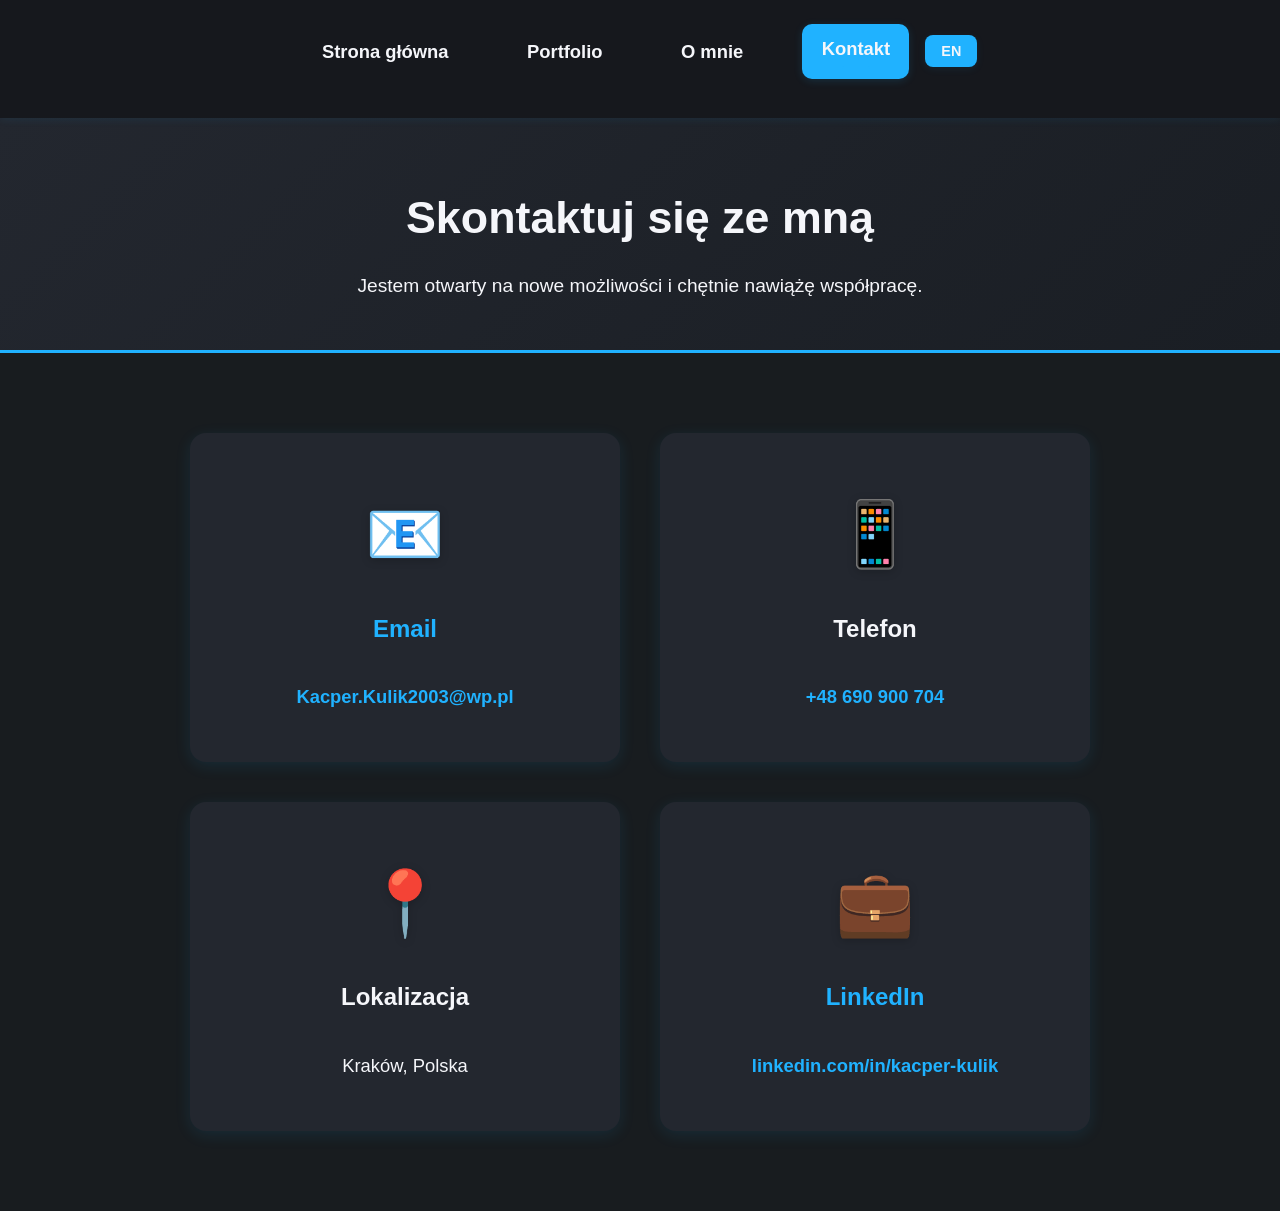
==== contact.html @ cbb43501 "." ====
<!DOCTYPE html>
<html lang="pl" id="html-root">
<head>
    <meta charset="UTF-8">
    <meta name="viewport" content="width=device-width, initial-scale=1.0">
    <title>Kontakt - Kacper Kulik</title>
    <link rel="stylesheet" href="style.css">
</head>
<body>
    <header>
        <nav class="navbar">
            <div class="nav-container">
                <ul class="nav-menu">
                    <li class="nav-item">
                        <a href="index-final.html" class="nav-link">
                            <span data-lang="pl">Strona główna</span>
                            <span data-lang="en" style="display: none;">Home</span>
                        </a>
                    </li>
                    <li class="nav-item">
                        <a href="finance-final.html" class="nav-link">
                            <span data-lang="pl">Portfolio</span>
                            <span data-lang="en" style="display: none;">Portfolio</span>
                        </a>
                    </li>
                    <li class="nav-item">
                        <a href="inne-final.html" class="nav-link">
                            <span data-lang="pl">O mnie</span>
                            <span data-lang="en" style="display: none;">About Me</span>
                        </a>
                    </li>
                    <li class="nav-item">
                        <a href="contact.html" class="nav-link active">
                            <span data-lang="pl">Kontakt</span>
                            <span data-lang="en" style="display: none;">Contact</span>
                        </a>
                    </li>
                </ul>
                <button class="lang-toggle" onclick="toggleLanguage()">
                    <span id="lang-text">EN</span>
                </button>
                <div class="hamburger">
                    <span class="bar"></span>
                    <span class="bar"></span>
                    <span class="bar"></span>
                </div>
            </div>
        </nav>
    </header>

    <main>
        <div class="contact-page-hero">
            <div class="contact-hero-content">
                <h1>
                    <span data-lang="pl">Skontaktuj się ze mną</span>
                    <span data-lang="en" style="display: none;">Get in Touch</span>
                </h1>
                <p class="contact-hero-subtitle">
                    <span data-lang="pl">Jestem otwarty na nowe możliwości i chętnie nawiążę współpracę.</span>
                    <span data-lang="en" style="display: none;">I'm open to new opportunities and eager to collaborate.</span>
                </p>
            </div>
        </div>

        <div class="container">
            <section class="contact-main-section">
                <div class="contact-grid">
                    <div class="contact-card">
                        <div class="contact-card-icon">📧</div>
                        <h3>Email</h3>
                        <p>
                            <a href="mailto:Kacper.Kulik2003@wp.pl">Kacper.Kulik2003@wp.pl</a>
                        </p>
                    </div>

                    <div class="contact-card">
                        <div class="contact-card-icon">📱</div>
                        <h3>
                            <span data-lang="pl">Telefon</span>
                            <span data-lang="en" style="display: none;">Phone</span>
                        </h3>
                        <p>
                            <a href="tel:+48690900704">+48 690 900 704</a>
                        </p>
                    </div>

                    <div class="contact-card">
                        <div class="contact-card-icon">📍</div>
                        <h3>
                            <span data-lang="pl">Lokalizacja</span>
                            <span data-lang="en" style="display: none;">Location</span>
                        </h3>
                        <p>
                            <span data-lang="pl">Kraków, Polska</span>
                            <span data-lang="en" style="display: none;">Krakow, Poland</span>
                        </p>
                    </div>

                    <div class="contact-card">
                        <div class="contact-card-icon">💼</div>
                        <h3>LinkedIn</h3>
                        <p>
                            <a href="https://www.linkedin.com/in/kacper-kulik-3713b1302" target="_blank" rel="noopener">
                                linkedin.com/in/kacper-kulik
                            </a>
                        </p>
                    </div>
                </div>
            </section>
        </div>
    </main>

    <script src="script.js"></script>
</body>
</html>
---- style.css ----
/* 
 * Fixed Portfolio CSS file
 * Fixed visibility issues in dark mode
 * Cleaned up conflicting styles
 * Ensured text is visible on all backgrounds
 */

/* ====== VARIABLES ====== */
:root {
  /* Core color palette */
  --color-primary: #20b2ff;
  --color-primary-hover: #0d8ed6;
  --color-primary-active: #0a6ca9;
  
  /* Background colors */
  --color-background: #181c1f;
  --color-surface: #22262b;
  --color-card: #23272f;
  
  /* Text colors */
  --color-text: #f5f6fa;
  --color-text-secondary: #e0e8ef;
  --color-text-muted: #b5d9f5;
  
  /* Borders and shadows */
  --color-border: rgba(119, 124, 124, 0.3);
  --shadow-sm: 0 2px 8px rgba(32,178,255,0.08);
  --shadow-md: 0 4px 12px rgba(32,178,255,0.12);
  
  /* Common measurements */
  --border-radius: 12px;
  --spacing-sm: 0.5rem;
  --spacing-md: 1rem;
  --spacing-lg: 1.5rem;
  --spacing-xl: 2rem;
  --spacing-xxl: 2.5rem;
}

/* ====== BASE STYLES ====== */
html {
  scroll-behavior: smooth;
  scroll-padding-top: 100px; /* Offset for fixed navbar */
}

body {
  font-family: 'Segoe UI', Arial, sans-serif;
  background: #181c1f;
  color: #f5f6fa;
  margin: 0;
  padding: 0;
  min-height: 100vh;
  line-height: 1.6;
  display: flex;
  flex-direction: column;
}

a {
  color: var(--color-primary);
  text-decoration: none;
  transition: color 0.2s;
}

a:hover {
  color: var(--color-primary-hover);
}

h1, h2, h3, h4, h5, h6 {
  color: var(--color-primary);
  margin-top: 0;
}

p, span, div {
  color: var(--color-text);
}

/* ====== NAVIGATION ====== */
header {
  position: sticky;
  top: 0;
  z-index: 100;
  width: 100%;
}

.navbar {
  width: 100%;
  background: #16181d;
  padding: 1.5rem 0;
  min-height: 70px;
  box-shadow: var(--shadow-sm);
  position: sticky;
  top: 0;
  z-index: 100;
}

.nav-container {
  max-width: 1100px;
  margin: 0 auto;
  display: flex;
  justify-content: center;
  align-items: center;
}

.nav-menu {
  list-style: none;
  display: flex;
  gap: 2.5rem;
  margin: 0;
  padding: 0;
}

.nav-item {
  display: flex;
  align-items: center;
}

.nav-link {
  color: var(--color-primary);
  text-decoration: none;
  font-size: 1.15rem;
  font-weight: 600;
  padding: 0.6rem 1.2rem;
  border-radius: 8px;
  transition: background 0.2s, color 0.2s;
  position: relative;
  background: transparent;
}

.nav-link.active,
.nav-link:hover {
  background: #20b2ff;      /* jasnoniebieskie tło */
  color: #181c1f !important; /* bardzo ciemny tekst */
  border-radius: 10px;
  font-weight: 700;
  box-shadow: 0 2px 8px rgba(32,178,255,0.15);
  transition: background 0.2s, color 0.2s;
}

.nav-link.active::after,
.nav-link:hover::after {
  content: '';
  display: block;
  margin: 0 auto;
  margin-top: 3px;
  width: 40%;
  height: 3px;
  border-radius: 2px;
  background: var(--color-primary);
}

/* Hamburger menu for mobile */
.hamburger {
  display: none;
  flex-direction: column;
  cursor: pointer;
}

.hamburger .bar {
  width: 25px;
  height: 3px;
  background-color: var(--color-text);
  margin: 3px 0;
  transition: 0.3s;
  border-radius: 2px;
}

/* ====== CONTAINER & LAYOUTS ====== */
.container {
  max-width: 950px;
  margin: 2rem auto;
  padding: 0 1.2rem;
  background-color: transparent;
}

.main-content {
  margin-top: var(--spacing-lg);
  flex: 1;
}

/* ====== HERO SECTION ====== */
.hero-section {
  background: linear-gradient(120deg, #23272f 60%, #20b2ff 100%);
  padding: 3.5rem 0 2.2rem 0;
  text-align: center;
}

.hero-content h1 {
  font-size: 2.8rem;
  margin-bottom: 0.5rem;
  color: #fff;
  letter-spacing: 1px;
}

.hero-subtitle {
  color: var(--color-text-secondary);
  font-size: 1.3rem;
  margin-bottom: 2rem;
}

.hero-buttons {
  display: flex;
  gap: 1.5rem;
  justify-content: center;
}

/* ====== BUTTONS ====== */
.btn {
  font-size: 1.1rem;
  font-weight: 600;
  border-radius: 8px;
  padding: 0.7rem 2rem;
  cursor: pointer;
  border: none;
  transition: background 0.2s, color 0.2s, box-shadow 0.2s;
  box-shadow: 0 2px 8px rgba(32,178,255,0.08);
}

.btn--primary {
  background: var(--color-primary);
  color: #fff;
}

.btn--primary:hover {
  background: var(--color-primary-hover);
}

.btn--outline {
  background: transparent;
  color: var(--color-primary);
  border: 2px solid var(--color-primary);
  box-shadow: 0 2px 8px rgba(32,178,255,0.12);
}

.btn--outline:hover {
  background: var(--color-primary);
  color: #fff;
  border-color: var(--color-primary);
  box-shadow: 0 4px 18px rgba(32,178,255,0.18);
}

/* ====== CARDS ====== */
.card {
  max-width: 1500px;
  width: 90%;
  margin: 3rem auto 2rem auto; /* wyśrodkowanie i większy odstęp od góry */
  padding: 2.5rem 2rem;
  background: #23272f;
  border-radius: 16px;
  box-shadow: 0 4px 24px rgba(32,178,255,0.10);
  text-align: center;
  font-size: 1.2rem;
}

.card:hover {
  box-shadow: var(--shadow-md);
}

.card__header {
  margin-bottom: var(--spacing-md);
  color: var(--color-text);
}

.card__header h2 {
  color: var(--color-primary);
  margin-bottom: var(--spacing-sm);
}

.card__body {
  color: var(--color-text-secondary);
}

.card__body p {
  color: var(--color-text-secondary);
  font-size: 1.1rem;
  line-height: 1.6;
  margin-bottom: var(--spacing-md);
}

.card__body img {
  max-width: 100%;
  height: auto;
  display: block;
  margin: var(--spacing-md) auto;
  border-radius: 10px;
  box-shadow: var(--shadow-sm);
  transition: transform 0.3s ease, box-shadow 0.3s ease;
}

.card__body img:hover {
  transform: scale(1.05);
  box-shadow: 0 4px 16px rgba(32,178,255,0.2);
}

.card__body video {
  max-width: 100%;
  height: auto;
  display: block;
  margin: var(--spacing-md) auto;
  border-radius: 10px;
}

/* ====== ABOUT SECTION ====== */
.about-section {
  margin: 3rem 0 2rem 0;
}

.about-section h2 {
  text-align: center;
  color: var(--color-primary);
  margin-bottom: 2.5rem;
  font-size: 2.1rem;
  letter-spacing: 1px;
}

.about-flex {
  display: flex;
  flex-direction: row;
  justify-content: center;
  gap: 2rem;
  flex-wrap: wrap;
  max-width: 1200px;
  margin: 0 auto;
}

.about-card {
  background: var(--color-card);
  border-radius: var(--border-radius);
  box-shadow: var(--shadow-sm);
  padding: 2rem 1.5rem;
  text-align: center;
  min-width: 280px;
  max-width: 400px;
  transition: transform 0.2s, box-shadow 0.2s;
}

.about-card h3 {
  margin-bottom: 1.2rem;
  font-size: 1.4rem;
  color: var(--color-primary);
}

.finance-card {
  align-self: center;
  margin: 0 auto;
}

.about-card p {
  margin-top: 1.5rem;
  text-align: center;
  padding: 1.2rem 0.5rem 0.5rem 0.5rem;
  color: var(--color-text-secondary);
  line-height: 1.6;
}

.profile-section {
  max-width: 900px;
  margin: 2.5rem auto 2rem auto;
  background: var(--color-surface);
  border-radius: var(--border-radius);
  padding: 2.2rem 2rem;
  box-shadow: 0 2px 12px rgba(32,178,255,0.07);
}

.profile-info {
  max-width: 700px;
  margin: 0 auto;
}

.profile-info h1 {
  font-size: 2.2rem;
  margin-bottom: 0.5rem;
  color: var(--color-primary);
}

.contact-top {
  margin-bottom: 1em;
  font-size: 1.08em;
  color: var(--color-primary);
  display: flex;
  gap: 2.5em;
  flex-wrap: wrap;
}

.contact-top a {
  color: var(--color-text-muted);
  text-decoration: underline;
}

.basic-info {
  list-style: none;
  padding: 0;
  margin: 0 0 1em 0;
  color: var(--color-text-muted);
}

.basic-info li {
  margin-bottom: 0.2em;
}

.about-me {
  font-size: 1.13rem;
  color: var(--color-text-secondary);
  margin-top: 1.2rem;
  line-height: 1.7;
  max-width: 700px;
}

/* ====== LANGUAGES SECTION ====== */
.languages-section {
  max-width: 900px;
  margin: 0 auto 2rem auto;
  background: var(--color-surface);
  border-radius: var(--border-radius);
  padding: 1.5rem 2rem;
  box-shadow: 0 2px 12px rgba(32,178,255,0.07);
}

.languages-section h2 {
  color: var(--color-primary);
  font-size: 1.4rem;
  margin-bottom: 1.2rem;
  text-align: left;
}

.languages-grid {
  display: flex;
  gap: 2rem;
  justify-content: center;
  flex-wrap: wrap;
}

.language-card {
  background: var(--color-card);
  border-radius: 10px;
  box-shadow: 0 2px 8px rgba(32,178,255,0.08);
  padding: 1.2rem 2rem;
  min-width: 180px;
  max-width: 220px;
  text-align: center;
}

.language-card h3 {
  margin-bottom: 0.5em;
  color: var(--color-primary);
}

.language-card p {
  color: var(--color-text-muted);
}

/* ====== COURSES SECTION ====== */
.courses-section {
  max-width: 900px;
  margin: 0 auto 2.5rem auto;
  background: var(--color-card);
  border-radius: var(--border-radius);
  padding: 2rem 2rem 1.5rem 2rem;
  box-shadow: 0 2px 12px rgba(32,178,255,0.07);
}

.courses-section h2 {
  color: var(--color-primary);
  font-size: 1.7rem;
  margin-bottom: 1.5rem;
  text-align: left;
}

.courses-list {
  display: flex;
  flex-direction: column;
  gap: 1.7rem;
}

.course h3 {
  font-size: 1.2rem;
  margin-bottom: 0.3rem;
  color: var(--color-primary);
}

.course h3 a {
  color: var(--color-primary);
  text-decoration: none;
  transition: color 0.2s;
}

.course h3 a:hover {
  color: var(--color-primary-hover);
  text-decoration: underline;
}

.course-desc, 
.course-learned {
  font-size: 1.05rem;
  color: var(--color-text-secondary);
  margin: 0.2rem 0 0.2rem 0;
  line-height: 1.5;
}

.course-learned {
  font-style: italic;
  color: var(--color-text-muted);
}

/* ====== CONTACT SECTION ====== */
.contact-bottom {
  max-width: 900px;
  margin: 0 auto 2.5rem auto;
  background: var(--color-surface);
  border-radius: var(--border-radius);
  padding: 1.5rem 2rem;
  box-shadow: 0 2px 12px rgba(32,178,255,0.07);
  text-align: left;
}

.contact-bottom h2 {
  color: var(--color-primary);
  font-size: 1.3rem;
  margin-bottom: 0.7rem;
}

.contact-bottom strong,
.contact-info strong {
  color: var(--color-text-muted);
}

.contact-bottom a,
.contact-info a {
  color: var(--color-text-muted);
}

.contact-section {
  margin-top: 3rem;
  text-align: center;
}

.contact-info {
  display: flex;
  flex-direction: column;
  gap: 0.8rem;
  margin-top: 1rem;
}

.contact-item {
  font-size: 1.1rem;
  color: var(--color-text-secondary);
}

.contact-footer {
  background: #23272f;
  padding: 2rem 1.5rem;
  margin-top: auto;
  text-align: center;
  border-top: 2px solid #20b2ff;
}

.contact-footer h2 {
  color: #20b2ff;
  margin-bottom: 1.5rem;
  font-size: 1.8rem;
}

.contact-footer .contact-info {
  display: flex;
  flex-direction: column;
  gap: 1rem;
  max-width: 600px;
  margin: 0 auto;
}

.contact-footer .contact-item {
  font-size: 1.1rem;
  color: #e0e8ef;
}

.contact-footer .contact-item a {
  color: #20b2ff;
  text-decoration: none;
  transition: color 0.3s ease;
}

.contact-footer .contact-item a:hover {
  color: #1a8fd9;
  text-decoration: underline;
}

.contact-footer .contact-item strong {
  color: #fff;
  margin-right: 0.5rem;
}

/* ====== LANGUAGE TOGGLE ====== */
.lang-toggle {
  display: flex;
  align-items: center;
  justify-content: center;
  background-color: var(--color-primary);
  color: #fff;
  border: none;
  border-radius: 8px;
  padding: 0.5rem 1rem;
  font-weight: 500;
  font-size: 0.9rem;
  cursor: pointer;
  transition: background 0.2s, transform 0.2s, box-shadow 0.2s;
  margin-left: 1rem;
  box-shadow: var(--shadow-sm);
  min-width: 40px;
}

.lang-toggle:hover {
  background-color: var(--color-primary-hover);
  transform: translateY(-1px);
  box-shadow: var(--shadow-md);
}

.lang-toggle:active {
  transform: translateY(0);
  box-shadow: var(--shadow-sm);
}

.lang-toggle span {
  display: inline-block;
  min-width: 2ch;
  text-align: center;
  font-weight: 600;
}

/* ====== RESPONSIVE STYLES ====== */
@media (max-width: 900px) {
  .profile-section,
  .languages-section,
  .courses-section,
  .contact-bottom {
    padding: 1.2rem 0.7rem;
  }
  
  .languages-grid {
    gap: 1rem;
  }
  
  .about-flex {
    flex-direction: column;
    gap: 2rem;
    align-items: center;
  }
  
  .about-card {
    max-width: 90%;
    min-width: unset;
    margin-left: 0;
    margin-right: 0;
    align-self: center;
  }
}

.modal {
  display: none;
  position: fixed;
  z-index: 999;
  padding-top: 60px;
  left: 0;
  top: 0;
  width: 100%;
  height: 100%;
  overflow: auto;
  background-color: rgba(0,0,0,0.9);
}

.modal-content {
  margin: auto;
  display: block;
  max-width: 90%;
  max-height: 80%;
  animation-name: zoom;
  animation-duration: 0.3s;
  transition: transform 0.3s ease;
  cursor: zoom-in;
}

@keyframes zoom {
  from {transform: scale(0.5)} 
  to {transform: scale(1)}
}

.close {
  position: absolute;
  top: 20px;
  right: 35px;
  color: #fff;
  font-size: 40px;
  font-weight: bold;
  cursor: pointer;
}




@media (max-width: 768px) {
  .hamburger {
    display: flex;
  }
  
  .nav-menu {
    position: fixed;
    left: -100%;
    top: 80px;
    flex-direction: column;
    background-color: var(--color-card);
    width: 100%;
    text-align: center;
    transition: 0.3s;
    padding: 1.2rem 0;
  }
  
  .nav-menu.active {
    left: 0;
  }
  
  .nav-menu li {
    margin: 0.5rem 0;
  }
  
  .hamburger.active .bar:nth-child(2) {
    opacity: 0;
  }
  
  .hamburger.active .bar:nth-child(1) {
    transform: translateY(8px) rotate(45deg);
  }
  
  .hamburger.active .bar:nth-child(3) {
    transform: translateY(-8px) rotate(-45deg);
  }
  
  .hero-content h1 {
    font-size: 2.2rem;
  }
  
  .hero-buttons {
    flex-direction: column;
    align-items: center;
  }
  
  .lang-toggle {
    margin-left: 0.75rem;
    padding: 0.4rem 0.75rem;
    font-size: 0.8rem;
    min-width: 36px;
  }
}

.certificate-section {
  max-width: 1200px;
  margin: 0 auto 2.5rem auto;
  background: #23272f;
  border-radius: 14px;
  padding: 2rem 2rem 1.5rem 2rem;
  box-shadow: 0 2px 12px rgba(32,178,255,0.07);
}

.certificate-section h2 {
  text-align: center;
  margin-bottom: 2rem;
  color: #20b2ff;
}

.certificates-grid {
  display: grid;
  grid-template-columns: repeat(auto-fit, minmax(300px, 1fr));
  gap: 2rem;
  margin-top: 1.5rem;
}

.certificate-item {
  background: #1a1e24;
  border-radius: 12px;
  padding: 1.5rem;
  text-align: center;
  transition: transform 0.3s ease, box-shadow 0.3s ease;
}

.certificate-item:hover {
  transform: translateY(-5px);
  box-shadow: 0 4px 16px rgba(32,178,255,0.15);
}

.certificate-item img {
  max-width: 100%;
  border-radius: 8px;
  margin-bottom: 1rem;
  transition: transform 0.3s ease;
}

.certificate-item img:hover {
  transform: scale(1.05);
}

.certificate-img {
  max-width: 320px;
  width: 100%;
  border-radius: 12px;
  margin-bottom: 1.5rem;
  box-shadow: 0 2px 8px rgba(44,62,80,0.10);
}

.certificate-desc {
  font-size: 0.95rem;
  color: #e0e8ef;
  text-align: left;
  margin: 0 auto;
  line-height: 1.6;
}

.certificate-desc h3 {
  color: #20b2ff;
  font-size: 1.1rem;
  margin-bottom: 0.75rem;
  text-align: center;
}

@media (max-width: 700px) {
  .certificate-section {
    padding: 1.2rem 0.5rem;
  }
  .certificates-grid {
    grid-template-columns: 1fr;
    gap: 1.5rem;
  }
  .certificate-item {
    padding: 1rem;
  }
  .certificate-img {
    max-width: 100%;
  }
  .certificate-desc {
    font-size: 0.9rem;
    padding: 0 0.2rem;
  }
}



@media (max-width: 600px) {
  .profile-info h1 {
    font-size: 1.3rem;
  }
  
  .contact-top {
    flex-direction: column;
    gap: 0.5em;
  }
  
  .languages-grid {
    flex-direction: column;
    align-items: center;
  }
  
  .hero-content h1 {
    font-size: 1.8rem;
  }
  
  .hero-subtitle {
    font-size: 1.1rem;
  }
  
  .contact-footer {
    padding: 1.5rem 1rem;
  }
  
  .contact-footer h2 {
    font-size: 1.5rem;
  }
  
  .contact-footer .contact-item {
    font-size: 1rem;
  }
}

/* ====== TRADING TIMELINE ====== */
.timeline-image-container {
  text-align: center;
  margin: 2rem auto;
  padding: 1rem;
}

.timeline-image {
  max-width: 100%;
  height: auto;
  border-radius: 12px;
  box-shadow: 0 2px 12px rgba(32,178,255,0.15);
}

.trading-timeline {
  background: linear-gradient(135deg, #1a1e24 0%, #23272f 100%);
  border-radius: 14px;
  padding: 3rem 2rem;
  margin: 2.5rem auto;
  max-width: 95%;
  box-shadow: 0 4px 20px rgba(0,0,0,0.3);
}

.trading-timeline h2 {
  text-align: center;
  color: #ffffff;
  margin-bottom: 3rem;
  font-size: 2rem;
  font-weight: 700;
  text-shadow: 0 2px 4px rgba(0,0,0,0.3);
}

.timeline-container {
  position: relative;
  max-width: 1000px;
  margin: 0 auto;
  padding: 3rem 0;
}

.timeline-line {
  position: absolute;
  top: 50%;
  left: 0;
  right: 0;
  height: 26px;
  background: linear-gradient(to right, #20b2ff, #0d8ed6);
  transform: translateY(-50%);
  z-index: 1;
  border-radius: 13px;
}

.timeline-point {
  position: absolute;
  top: 50%;
  transform: translate(-50%, -50%);
  z-index: 2;
  cursor: pointer;
}

.timeline-dot {
  width: 48px;
  height: 48px;
  background: #87CEEB;
  border: none;
  border-radius: 50%;
  transition: all 0.3s ease;
  position: relative;
  z-index: 3;
  box-shadow: 0 3px 12px rgba(0,0,0,0.25);
}

.timeline-dot.active {
  width: 56px;
  height: 56px;
  box-shadow: 0 0 0 6px rgba(32,178,255,0.3), 0 4px 16px rgba(0,0,0,0.3);
}

.timeline-dot:hover {
  width: 56px;
  height: 56px;
  box-shadow: 0 0 0 6px rgba(32,178,255,0.3), 0 4px 16px rgba(0,0,0,0.3);
}

.timeline-label {
  position: absolute;
  top: -40px;
  left: 50%;
  transform: translateX(-50%);
  white-space: nowrap;
  font-weight: 600;
  font-size: 0.95rem;
  padding: 0.4rem 0.8rem;
  border-radius: 6px;
  transition: all 0.3s ease;
}

/* Stage 1 - Jasnoniebieski (Light Blue) */
.stage-1 .timeline-dot {
  background: #87CEEB;
}

.stage-1 .timeline-dot:hover,
.stage-1 .timeline-dot.active {
  background: #5DADE2;
}

.stage-1 .timeline-label {
  background: #87CEEB;
  color: #000000;
}

/* Stage 2 - Zielony (Green) */
.stage-2 .timeline-dot {
  background: #52C41A;
}

.stage-2 .timeline-dot:hover,
.stage-2 .timeline-dot.active {
  background: #389E0D;
}

.stage-2 .timeline-label {
  background: #52C41A;
  color: #000000;
}

/* Stage 3 - Pomarańczowy (Orange) */
.stage-3 .timeline-dot {
  background: #FFA940;
}

.stage-3 .timeline-dot:hover,
.stage-3 .timeline-dot.active {
  background: #FA8C16;
}

.stage-3 .timeline-label {
  background: #FFA940;
  color: #000000;
}

/* Stage 4 - Ciemnoniebieski (Dark Blue) - obecnie */
.stage-4 .timeline-dot {
  background: #1890FF;
}

.stage-4 .timeline-dot:hover,
.stage-4 .timeline-dot.active {
  background: #096DD9;
}

.stage-4 .timeline-label {
  background: #1890FF;
  color: #000000;
}

.timeline-description {
  position: absolute;
  top: 50px;
  left: 50%;
  transform: translateX(-50%);
  width: 220px;
  background: #f8f9fa;
  padding: 1rem;
  border-radius: 8px;
  box-shadow: 0 2px 8px rgba(0,0,0,0.1);
  opacity: 0;
  visibility: hidden;
  transition: all 0.3s ease;
  z-index: 10;
}

.timeline-point:hover .timeline-description {
  opacity: 1;
  visibility: visible;
  top: 40px;
}

.timeline-description p {
  margin: 0;
  font-size: 0.9rem;
  line-height: 1.5;
  color: #333;
}

.timeline-description strong {
  color: #20b2ff;
  display: block;
  margin-bottom: 0.5rem;
}

@media (max-width: 768px) {
  .trading-timeline {
    padding: 2rem 1rem;
  }
  
  .timeline-container {
    padding: 4rem 0;
  }
  
  .timeline-label {
    font-size: 0.8rem;
    top: -35px;
  }
  
  .timeline-description {
    width: 180px;
    font-size: 0.85rem;
    padding: 0.8rem;
  }
}

@media (max-width: 480px) {
  .timeline-description {
    width: 150px;
    font-size: 0.8rem;
  }
  
  .timeline-label {
    font-size: 0.75rem;
  }
}

/* ====== TRADING DETAILS SECTION ====== */
.trading-details-section {
  max-width: 1200px;
  margin: 3rem auto;
  padding: 2rem;
}

.trading-details-section h2 {
  text-align: center;
  color: #20b2ff;
  font-size: 2.2rem;
  margin-bottom: 3rem;
  font-weight: 700;
}

.trading-detail-card {
  background: var(--color-surface);
  border-radius: 14px;
  padding: 0;
  margin-bottom: 2.5rem;
  box-shadow: 0 4px 16px rgba(32,178,255,0.1);
  overflow: hidden;
  transition: all 0.3s ease;
  scroll-margin-top: 100px;
}

.trading-detail-card:hover {
  box-shadow: 0 6px 24px rgba(32,178,255,0.2);
  transform: translateY(-2px);
}

.trading-detail-card.highlight-pulse {
  animation: highlightPulse 2s ease-in-out;
}

@keyframes highlightPulse {
  0%, 100% {
    box-shadow: 0 4px 16px rgba(32,178,255,0.1);
  }
  50% {
    box-shadow: 0 0 30px rgba(32,178,255,0.6), 0 0 60px rgba(32,178,255,0.4);
    transform: scale(1.02);
  }
}

.detail-header {
  padding: 1.5rem 2rem;
  display: flex;
  align-items: center;
  gap: 1rem;
  border-bottom: 3px solid;
}

.stage-1-header {
  background: linear-gradient(135deg, #87CEEB 0%, #5DADE2 100%);
  border-bottom-color: #5DADE2;
}

.stage-2-header {
  background: linear-gradient(135deg, #52C41A 0%, #389E0D 100%);
  border-bottom-color: #389E0D;
}

.stage-3-header {
  background: linear-gradient(135deg, #FFA940 0%, #FA8C16 100%);
  border-bottom-color: #FA8C16;
}

.stage-4-header {
  background: linear-gradient(135deg, #1890FF 0%, #096DD9 100%);
  border-bottom-color: #096DD9;
}

.detail-icon {
  font-size: 2.5rem;
  filter: drop-shadow(0 2px 4px rgba(0,0,0,0.2));
}

.detail-header h3 {
  color: #000000;
  font-size: 1.5rem;
  margin: 0;
  font-weight: 700;
}

.detail-content {
  padding: 2rem;
  color: var(--color-text-secondary);
}

.detail-content p {
  font-size: 1.1rem;
  line-height: 1.8;
  margin-bottom: 1.5rem;
}

.detail-content ul {
  list-style: none;
  padding: 0;
  margin: 1.5rem 0;
}

.detail-content ul li {
  padding: 0.8rem 0;
  padding-left: 1.5rem;
  position: relative;
  font-size: 1.05rem;
  line-height: 1.6;
  border-left: 3px solid #20b2ff;
  margin-bottom: 0.8rem;
  background: rgba(32,178,255,0.05);
  border-radius: 4px;
}

.detail-content ul li::before {
  content: "▸";
  position: absolute;
  left: 0.5rem;
  color: #20b2ff;
  font-weight: bold;
}

.detail-content strong {
  color: #20b2ff;
  font-weight: 600;
}

@media (max-width: 768px) {
  .trading-details-section {
    padding: 1rem;
  }
  
  .detail-header {
    padding: 1rem;
    flex-direction: column;
    text-align: center;
  }
  
  .detail-icon {
    font-size: 2rem;
  }
  
  .detail-header h3 {
    font-size: 1.2rem;
  }
  
  .detail-content {
    padding: 1.5rem 1rem;
  }
  
  .detail-content p {
    font-size: 1rem;
  }
  
  .detail-content ul li {
    font-size: 0.95rem;
  }
}

/* ====== PROJECT LINK ====== */
.project-link {
  display: inline-block;
  padding: 0.8rem 1.5rem;
  background: var(--color-primary);
  color: #fff;
  text-decoration: none;
  border-radius: 8px;
  font-weight: 600;
  font-size: 1.05rem;
  transition: all 0.3s ease;
  box-shadow: 0 2px 8px rgba(32,178,255,0.2);
}

.project-link:hover {
  background: var(--color-primary-hover);
  transform: translateY(-2px);
  box-shadow: 0 4px 12px rgba(32,178,255,0.3);
  color: #fff;
}

.project-link:active {
  transform: translateY(0);
}

/* ====== PROJECTS SECTION ====== */
.projects-section {
  max-width: 1200px;
  margin: 3rem auto 2rem auto;
  padding: 0 1rem;
}

.projects-section h2 {
  text-align: center;
  color: var(--color-primary);
  font-size: 2.2rem;
  margin-bottom: 3rem;
  font-weight: 700;
}

.projects-grid {
  display: grid;
  grid-template-columns: repeat(auto-fit, minmax(280px, 1fr));
  gap: 2rem;
  margin-top: 2rem;
}

.project-card {
  background: var(--color-card);
  border-radius: 14px;
  padding: 2rem 1.5rem;
  text-align: center;
  transition: all 0.3s ease;
  box-shadow: 0 4px 16px rgba(32,178,255,0.1);
  display: flex;
  flex-direction: column;
  align-items: center;
}

.project-card:hover {
  transform: translateY(-5px);
  box-shadow: 0 8px 24px rgba(32,178,255,0.2);
}

.project-icon {
  font-size: 3rem;
  margin-bottom: 1rem;
  filter: drop-shadow(0 2px 4px rgba(0,0,0,0.2));
}

.project-card h3 {
  color: var(--color-primary);
  font-size: 1.3rem;
  margin-bottom: 1rem;
  font-weight: 600;
}

.project-card p {
  color: var(--color-text-secondary);
  font-size: 1rem;
  line-height: 1.6;
  margin-bottom: 1.5rem;
  flex-grow: 1;
}

.project-link-btn {
  display: inline-block;
  padding: 0.7rem 1.3rem;
  background: transparent;
  color: var(--color-primary);
  text-decoration: none;
  border: 2px solid var(--color-primary);
  border-radius: 8px;
  font-weight: 600;
  font-size: 0.95rem;
  transition: all 0.3s ease;
  margin-top: auto;
}

.project-link-btn:hover {
  background: var(--color-primary);
  color: #fff;
  transform: translateX(5px);
}

@media (max-width: 768px) {
  .projects-grid {
    grid-template-columns: 1fr;
    gap: 1.5rem;
  }
  
  .projects-section h2 {
    font-size: 1.8rem;
  }
  
  .project-card {
    padding: 1.5rem 1rem;
  }
}

/* ====== SKILLS SECTION ====== */
.skills-section {
  max-width: 1200px;
  margin: 3rem auto 2rem auto;
  background: var(--color-surface);
  border-radius: var(--border-radius);
  padding: 2.5rem 2rem;
  box-shadow: 0 2px 12px rgba(32,178,255,0.07);
}

.skills-section h2 {
  text-align: center;
  color: var(--color-primary);
  font-size: 2rem;
  margin-bottom: 2.5rem;
  font-weight: 700;
}

.skills-grid {
  display: grid;
  grid-template-columns: repeat(auto-fit, minmax(300px, 1fr));
  gap: 2rem;
  margin-top: 2rem;
}

.skill-card {
  background: var(--color-card);
  border-radius: 12px;
  padding: 2rem 1.5rem;
  text-align: center;
  transition: all 0.3s ease;
  box-shadow: 0 2px 8px rgba(32,178,255,0.08);
  border: 2px solid transparent;
}

.skill-card:hover {
  transform: translateY(-5px);
  box-shadow: 0 6px 20px rgba(32,178,255,0.15);
  border-color: var(--color-primary);
}

.skill-icon {
  font-size: 2.5rem;
  margin-bottom: 1rem;
  filter: drop-shadow(0 2px 4px rgba(0,0,0,0.2));
}

.skill-card h3 {
  color: var(--color-primary);
  font-size: 1.2rem;
  margin-bottom: 0.8rem;
  font-weight: 600;
}

.skill-card p {
  color: var(--color-text-secondary);
  font-size: 0.95rem;
  line-height: 1.6;
}

@media (max-width: 900px) {
  .skills-section {
    padding: 2rem 1.5rem;
  }
  
  .skills-grid {
    grid-template-columns: repeat(auto-fit, minmax(250px, 1fr));
    gap: 1.5rem;
  }
}

@media (max-width: 600px) {
  .skills-grid {
    grid-template-columns: 1fr;
  }
  
  .skills-section h2 {
    font-size: 1.6rem;
  }
  
  .skill-card {
    padding: 1.5rem 1rem;
  }
}

/* ====== CONTACT PAGE ====== */
.contact-page-hero {
  background: linear-gradient(135deg, #23272f 0%, #1a1e24 100%);
  padding: 4rem 2rem 3rem 2rem;
  text-align: center;
  border-bottom: 3px solid var(--color-primary);
}

.contact-hero-content h1 {
  font-size: 2.8rem;
  color: var(--color-primary);
  margin-bottom: 1rem;
  font-weight: 700;
}

.contact-hero-subtitle {
  font-size: 1.2rem;
  color: var(--color-text-secondary);
  max-width: 700px;
  margin: 0 auto;
  line-height: 1.7;
}

.contact-main-section {
  max-width: 1200px;
  margin: 3rem auto;
  padding: 0 1rem;
}

.contact-grid {
  display: grid;
  grid-template-columns: repeat(2, 1fr);
  gap: 2.5rem;
  max-width: 900px;
  margin: 0 auto;
  padding: 2rem 0;
}

.contact-card {
  background: var(--color-card);
  border-radius: 16px;
  padding: 3rem 2rem;
  text-align: center;
  transition: all 0.3s ease;
  box-shadow: 0 4px 16px rgba(32,178,255,0.1);
  border: 2px solid transparent;
  min-height: 200px;
  display: flex;
  flex-direction: column;
  justify-content: center;
  align-items: center;
}

.contact-card:hover {
  transform: translateY(-8px);
  box-shadow: 0 8px 24px rgba(32,178,255,0.2);
  border-color: var(--color-primary);
}

.contact-card-icon {
  font-size: 4rem;
  margin-bottom: 1.5rem;
  filter: drop-shadow(0 2px 4px rgba(0,0,0,0.2));
}

.contact-card h3 {
  color: var(--color-primary);
  font-size: 1.5rem;
  margin-bottom: 1rem;
  font-weight: 600;
}

.contact-card p {
  color: var(--color-text);
  font-size: 1.15rem;
  margin-bottom: 0;
}

.contact-card a {
  color: var(--color-primary);
  text-decoration: none;
  font-weight: 600;
  transition: color 0.2s;
}

.contact-card a:hover {
  color: var(--color-primary-hover);
  text-decoration: underline;
}

.contact-card-desc {
  color: var(--color-text-muted) !important;
  font-size: 0.95rem !important;
  margin-top: 1rem;
  line-height: 1.5;
}

.contact-cta-section {
  background: var(--color-surface);
  border-radius: 16px;
  padding: 3rem 2rem;
  text-align: center;
  box-shadow: 0 4px 20px rgba(32,178,255,0.1);
}

.contact-cta-section h2 {
  color: var(--color-primary);
  font-size: 2rem;
  margin-bottom: 1rem;
  font-weight: 700;
}

.contact-cta-section p {
  color: var(--color-text-secondary);
  font-size: 1.1rem;
  max-width: 700px;
  margin: 0 auto 2rem auto;
  line-height: 1.7;
}

.contact-cta-buttons {
  display: flex;
  gap: 1.5rem;
  justify-content: center;
  flex-wrap: wrap;
}

@media (max-width: 768px) {
  .contact-page-hero {
    padding: 3rem 1.5rem 2rem 1.5rem;
  }
  
  .contact-hero-content h1 {
    font-size: 2rem;
  }
  
  .contact-hero-subtitle {
    font-size: 1rem;
  }
  
  .contact-grid {
    grid-template-columns: 1fr;
    gap: 1.5rem;
    padding: 1rem 0;
  }
  
  .contact-card {
    padding: 2.5rem 1.5rem;
    min-height: 180px;
  }
  
  .contact-card-icon {
    font-size: 3.5rem;
  }
  
  .contact-card h3 {
    font-size: 1.3rem;
  }
  
  .contact-card p {
    font-size: 1rem;
  }
  
  .contact-cta-section {
    padding: 2rem 1.5rem;
  }
  
  .contact-cta-section h2 {
    font-size: 1.6rem;
  }
  
  .contact-cta-buttons {
    flex-direction: column;
    align-items: center;
  }
  
  .contact-cta-buttons .btn {
    width: 100%;
    max-width: 300px;
  }
}
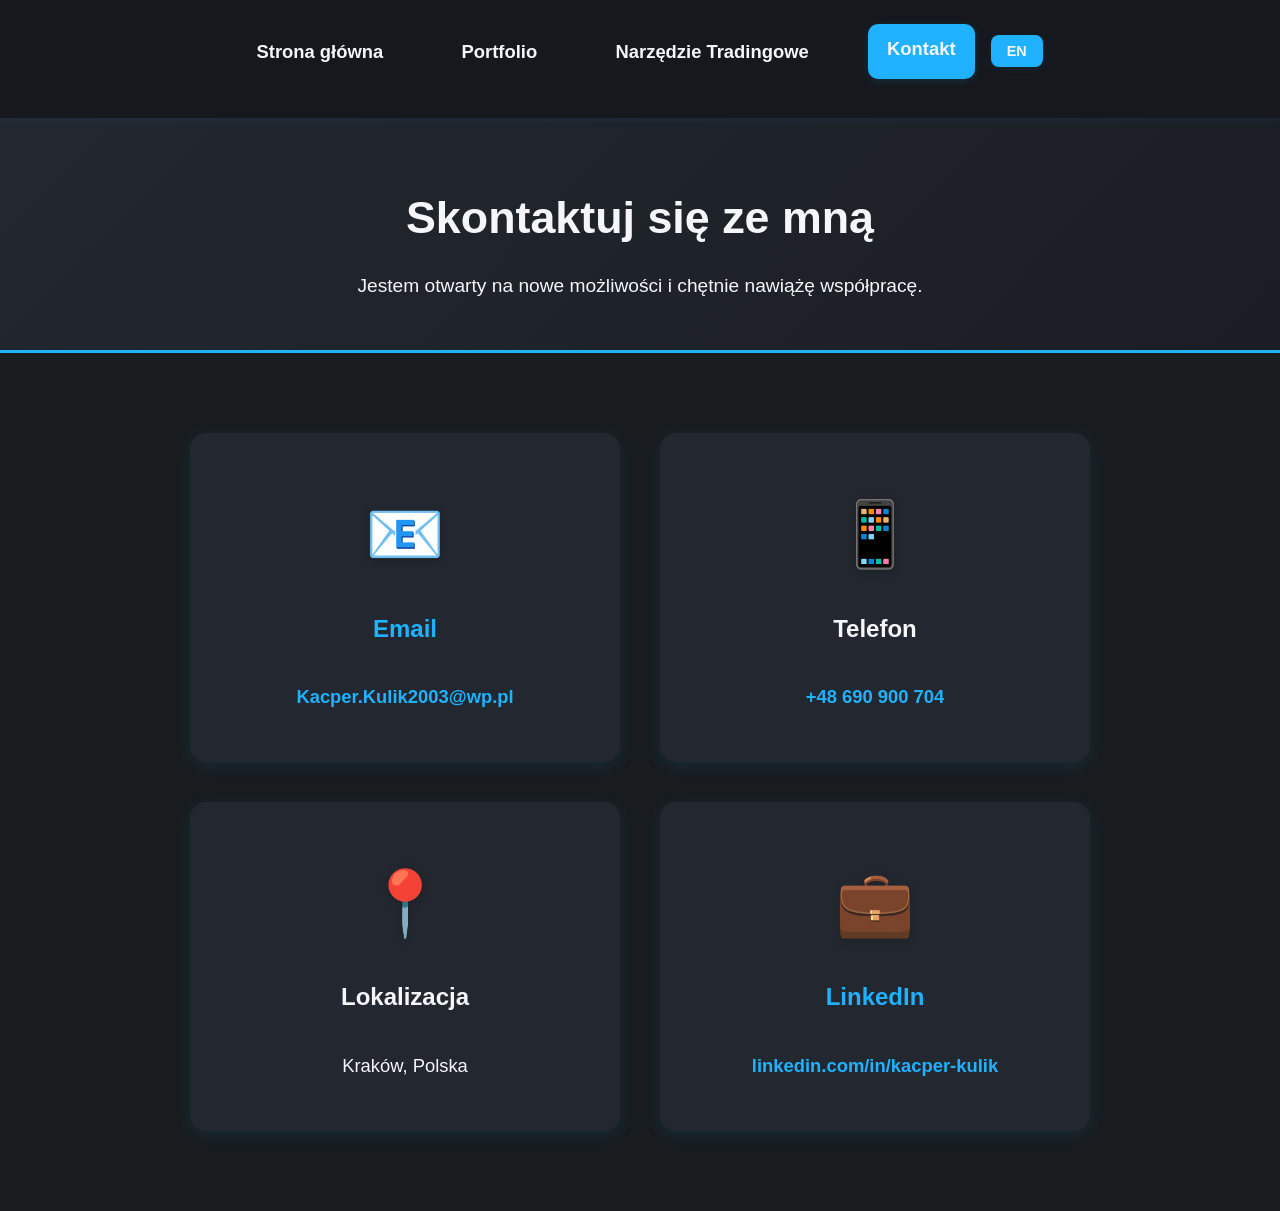
==== commit a1650b8c: "." ====
--- a/contact.html
+++ b/contact.html
@@ -24,9 +24,9 @@
                         </a>
                     </li>
                     <li class="nav-item">
-                        <a href="inne-final.html" class="nav-link">
-                            <span data-lang="pl">O mnie</span>
-                            <span data-lang="en" style="display: none;">About Me</span>
+                        <a href="trading-tool.html" class="nav-link">
+                            <span data-lang="pl">Narzędzie Tradingowe</span>
+                            <span data-lang="en" style="display: none;">Trading Tool</span>
                         </a>
                     </li>
                     <li class="nav-item">
--- a/style.css
+++ b/style.css
@@ -770,6 +770,19 @@
   margin-top: 1.5rem;
 }
 
+.certificate-single-row {
+  display: flex;
+  justify-content: center;
+  margin-top: 2rem;
+  padding-top: 2rem;
+  border-top: 1px solid rgba(119, 124, 124, 0.2);
+}
+
+.certificate-single-row .certificate-item {
+  max-width: 500px;
+  width: 100%;
+}
+
 .certificate-item {
   background: #1a1e24;
   border-radius: 12px;
@@ -824,6 +837,13 @@
   .certificates-grid {
     grid-template-columns: 1fr;
     gap: 1.5rem;
+  }
+  .certificate-single-row {
+    margin-top: 1.5rem;
+    padding-top: 1.5rem;
+  }
+  .certificate-single-row .certificate-item {
+    max-width: 100%;
   }
   .certificate-item {
     padding: 1rem;
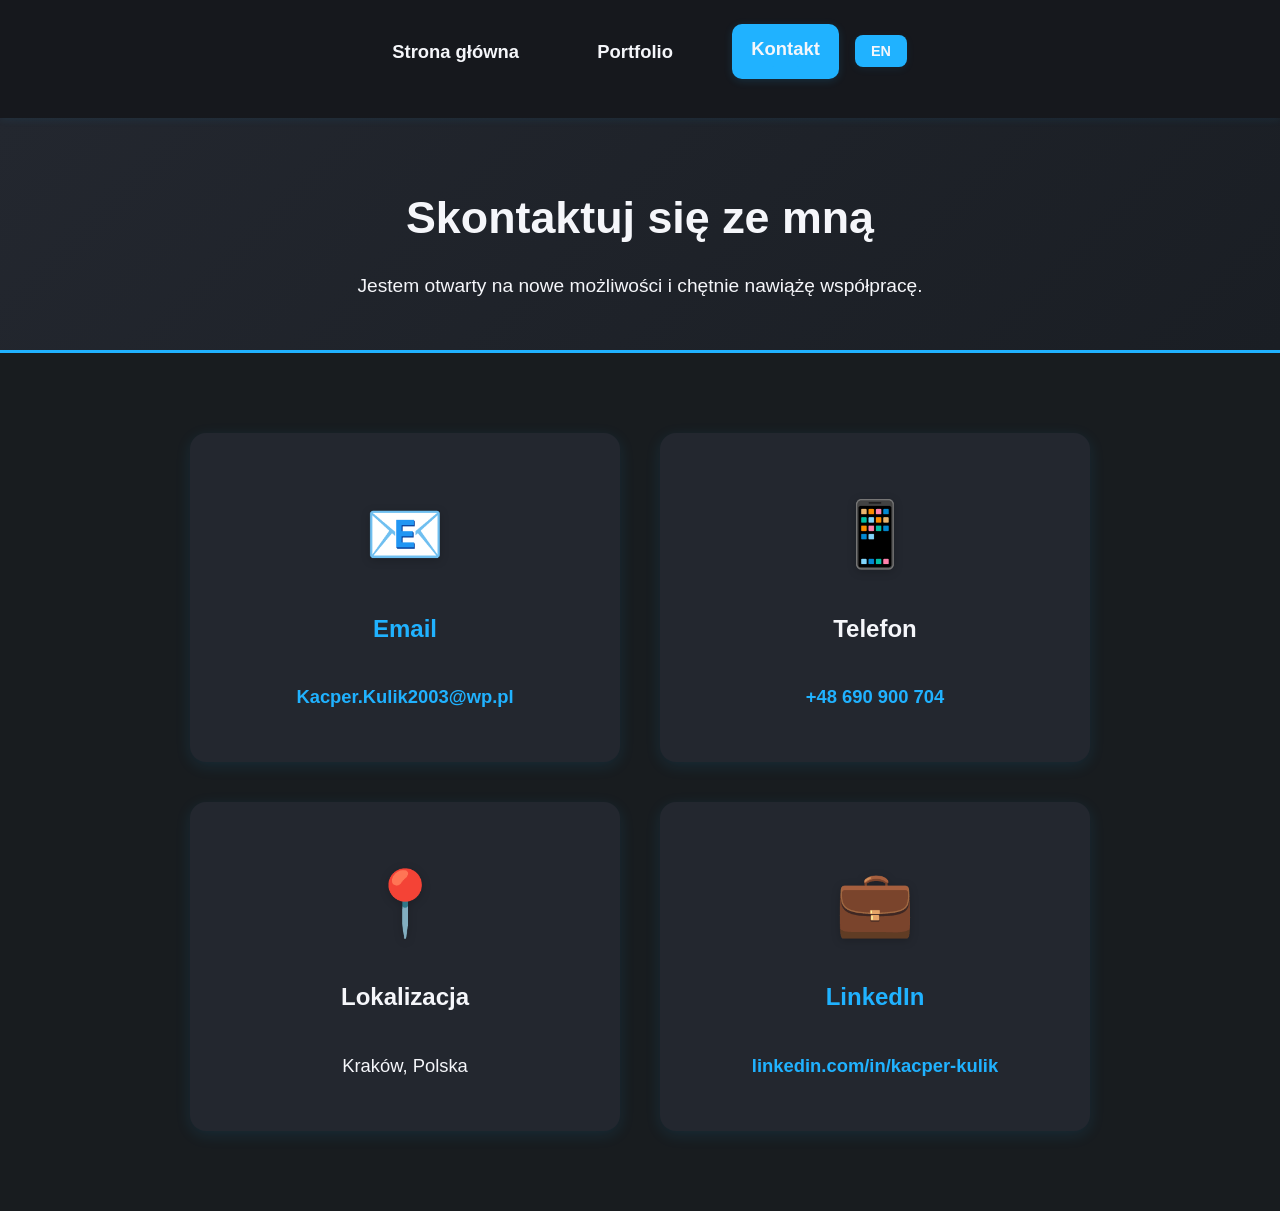
==== commit f73db395: "." ====
--- a/contact.html
+++ b/contact.html
@@ -23,12 +23,7 @@
                             <span data-lang="en" style="display: none;">Portfolio</span>
                         </a>
                     </li>
-                    <li class="nav-item">
-                        <a href="trading-tool.html" class="nav-link">
-                            <span data-lang="pl">Narzędzie Tradingowe</span>
-                            <span data-lang="en" style="display: none;">Trading Tool</span>
-                        </a>
-                    </li>
+                    
                     <li class="nav-item">
                         <a href="contact.html" class="nav-link active">
                             <span data-lang="pl">Kontakt</span>
--- a/style.css
+++ b/style.css
@@ -1302,6 +1302,36 @@
   transform: translateY(0);
 }
 
+/* ====== TOOLTIP (metrics help) ====== */
+.kk-tooltip {
+  position: fixed;
+  z-index: 1000;
+  max-width: 320px;
+  background: #0f1216;
+  color: #e6eef6;
+  border: 1px solid rgba(32,178,255,0.35);
+  border-radius: 8px;
+  padding: 0.6rem 0.75rem;
+  box-shadow: 0 6px 20px rgba(0,0,0,0.35);
+  font-size: 0.92rem;
+  line-height: 1.4;
+  pointer-events: none;
+  opacity: 0;
+  transform: translateY(4px);
+  transition: opacity 0.12s ease, transform 0.12s ease;
+}
+
+.kk-tooltip.show {
+  opacity: 1;
+  transform: translateY(0);
+}
+
+.kk-term {
+  border-bottom: 1px dotted var(--color-primary);
+  cursor: help;
+  color: var(--color-text);
+}
+
 /* ====== PROJECTS SECTION ====== */
 .projects-section {
   max-width: 1200px;
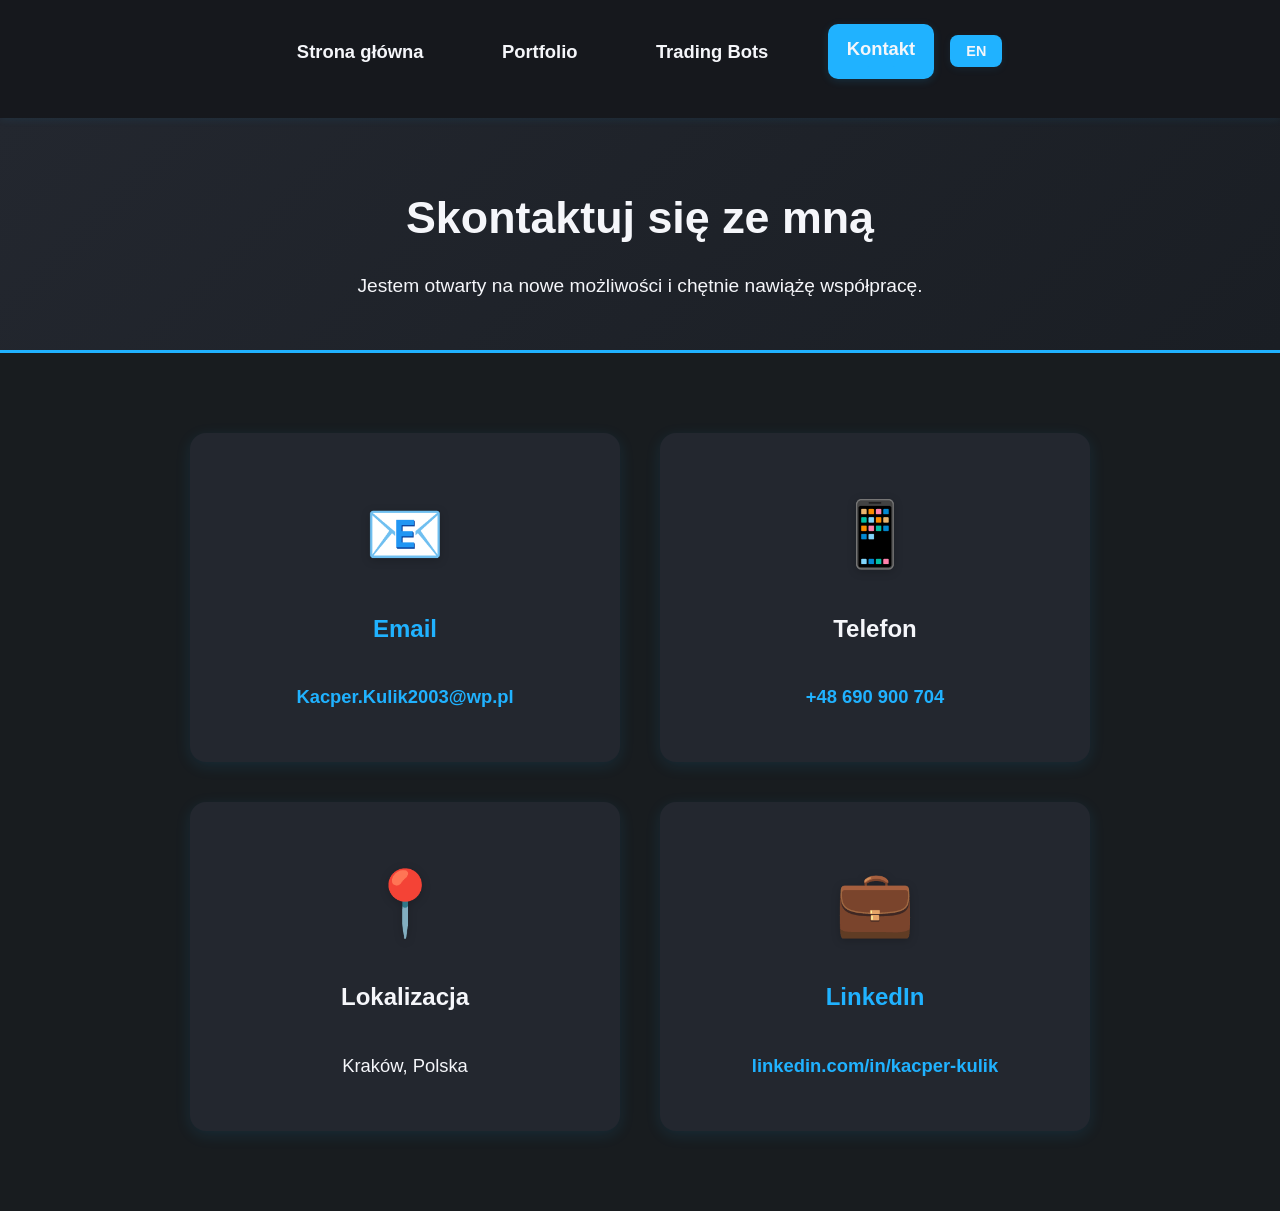
==== commit 351e76ef: ". ." ====
--- a/contact.html
+++ b/contact.html
@@ -21,6 +21,12 @@
                         <a href="finance-final.html" class="nav-link">
                             <span data-lang="pl">Portfolio</span>
                             <span data-lang="en" style="display: none;">Portfolio</span>
+                        </a>
+                    </li>
+                    <li class="nav-item">
+                        <a href="trading-bots.html" class="nav-link">
+                            <span data-lang="pl">Trading Bots</span>
+                            <span data-lang="en" style="display: none;">Trading Bots</span>
                         </a>
                     </li>
                     
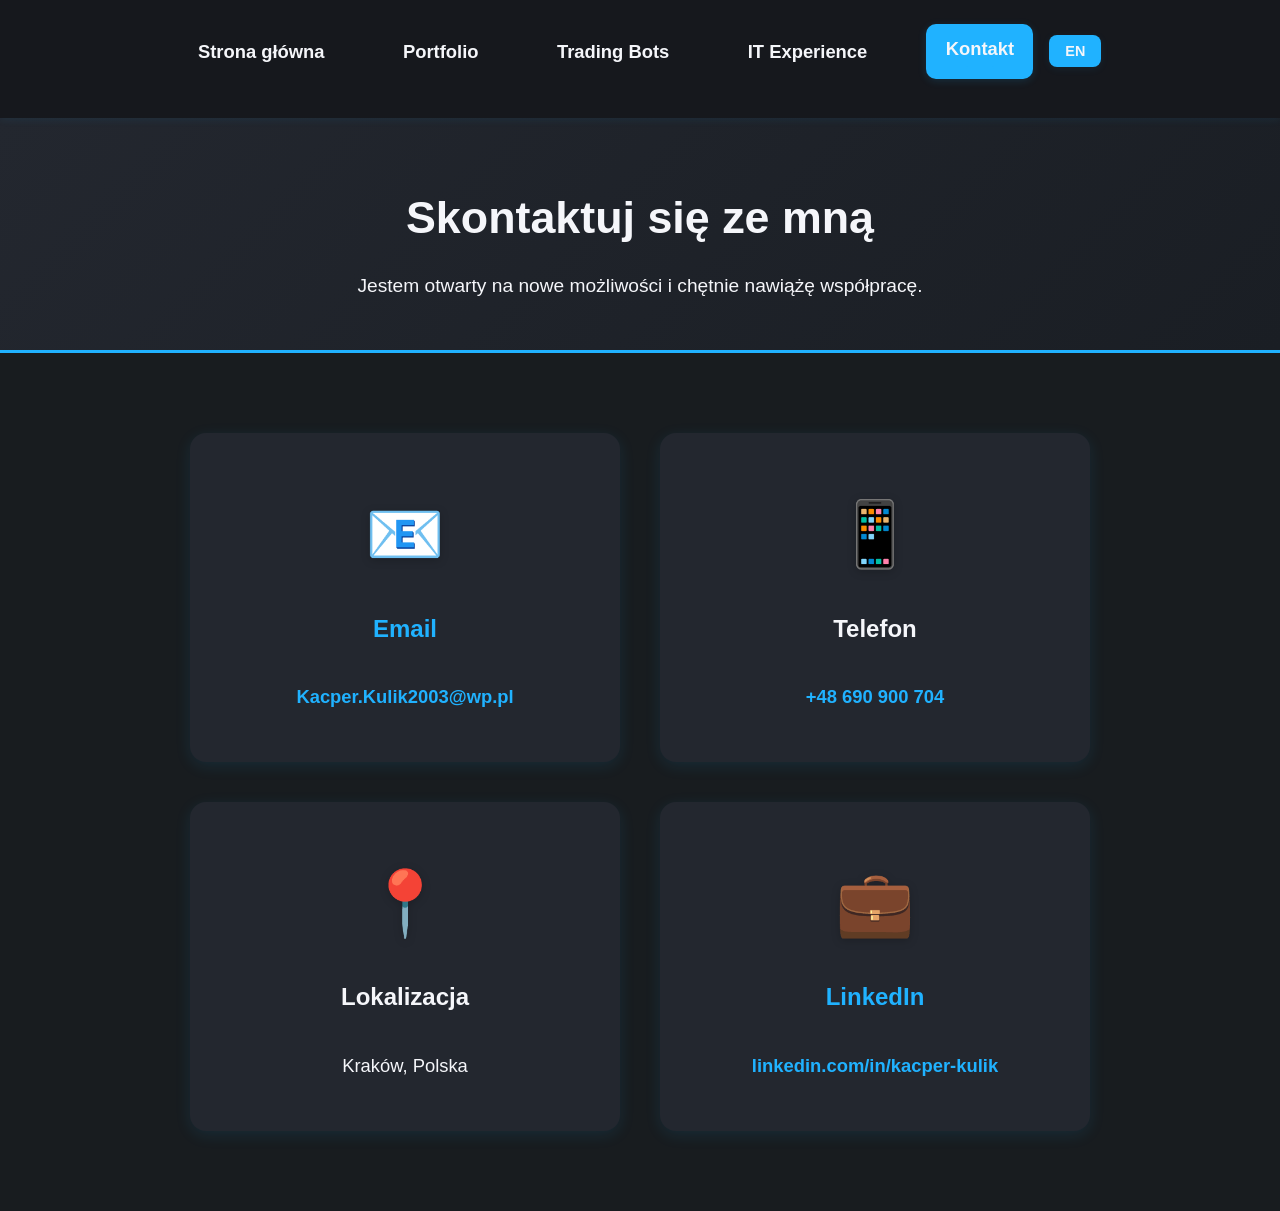
==== commit e73e0920: "." ====
--- a/contact.html
+++ b/contact.html
@@ -27,6 +27,12 @@
                         <a href="trading-bots.html" class="nav-link">
                             <span data-lang="pl">Trading Bots</span>
                             <span data-lang="en" style="display: none;">Trading Bots</span>
+                        </a>
+                    </li>
+                    <li class="nav-item">
+                        <a href="it-experience.html" class="nav-link">
+                            <span data-lang="pl">IT Experience</span>
+                            <span data-lang="en" style="display: none;">IT Experience</span>
                         </a>
                     </li>
                     
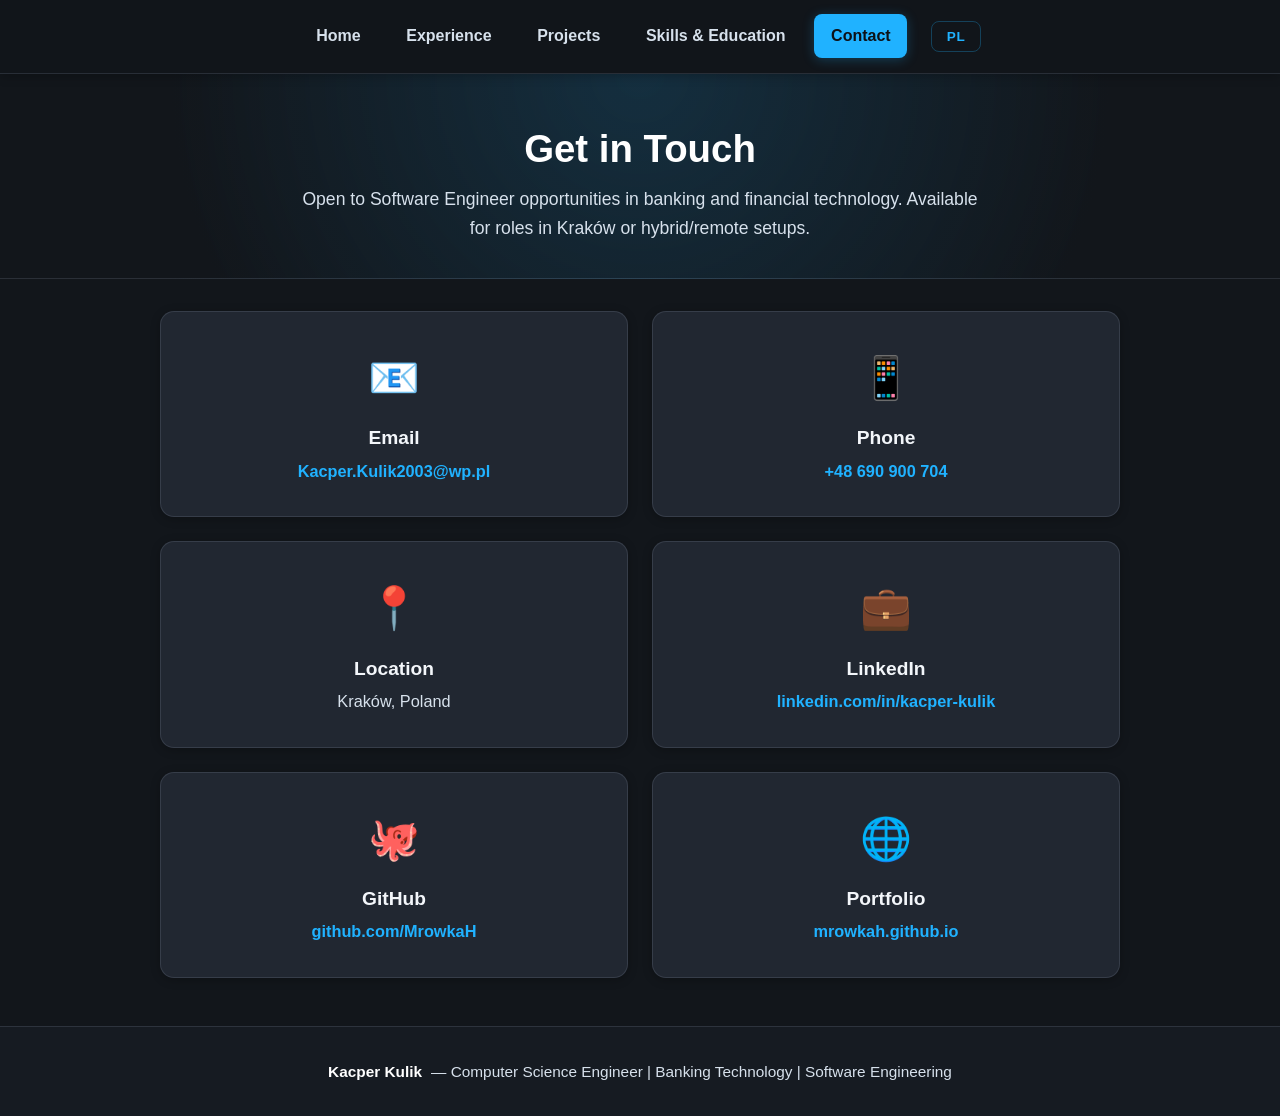
==== commit bf1a5bdd: "changes for new CV Changed almost everything xd" ====
--- a/contact.html
+++ b/contact.html
@@ -1,122 +1,151 @@
 <!DOCTYPE html>
-<html lang="pl" id="html-root">
+<html lang="en" id="html-root">
 <head>
-    <meta charset="UTF-8">
-    <meta name="viewport" content="width=device-width, initial-scale=1.0">
-    <title>Kontakt - Kacper Kulik</title>
-    <link rel="stylesheet" href="style.css">
+  <meta charset="UTF-8">
+  <meta name="viewport" content="width=device-width, initial-scale=1.0">
+  <title>Contact — Kacper Kulik</title>
+  <link rel="stylesheet" href="style.css">
 </head>
 <body>
-    <header>
-        <nav class="navbar">
-            <div class="nav-container">
-                <ul class="nav-menu">
-                    <li class="nav-item">
-                        <a href="index-final.html" class="nav-link">
-                            <span data-lang="pl">Strona główna</span>
-                            <span data-lang="en" style="display: none;">Home</span>
-                        </a>
-                    </li>
-                    <li class="nav-item">
-                        <a href="finance-final.html" class="nav-link">
-                            <span data-lang="pl">Portfolio</span>
-                            <span data-lang="en" style="display: none;">Portfolio</span>
-                        </a>
-                    </li>
-                    <li class="nav-item">
-                        <a href="trading-bots.html" class="nav-link">
-                            <span data-lang="pl">Trading Bots</span>
-                            <span data-lang="en" style="display: none;">Trading Bots</span>
-                        </a>
-                    </li>
-                    <li class="nav-item">
-                        <a href="it-experience.html" class="nav-link">
-                            <span data-lang="pl">IT Experience</span>
-                            <span data-lang="en" style="display: none;">IT Experience</span>
-                        </a>
-                    </li>
-                    
-                    <li class="nav-item">
-                        <a href="contact.html" class="nav-link active">
-                            <span data-lang="pl">Kontakt</span>
-                            <span data-lang="en" style="display: none;">Contact</span>
-                        </a>
-                    </li>
-                </ul>
-                <button class="lang-toggle" onclick="toggleLanguage()">
-                    <span id="lang-text">EN</span>
-                </button>
-                <div class="hamburger">
-                    <span class="bar"></span>
-                    <span class="bar"></span>
-                    <span class="bar"></span>
-                </div>
-            </div>
-        </nav>
-    </header>
+  <header>
+    <nav class="navbar">
+      <div class="nav-container">
+        <ul class="nav-menu">
+          <li class="nav-item">
+            <a href="index.html" class="nav-link">
+              <span data-lang="en">Home</span>
+              <span data-lang="pl" style="display: none;">Strona główna</span>
+            </a>
+          </li>
+          <li class="nav-item">
+            <a href="experience.html" class="nav-link">
+              <span data-lang="en">Experience</span>
+              <span data-lang="pl" style="display: none;">Doświadczenie</span>
+            </a>
+          </li>
+          <li class="nav-item">
+            <a href="projects.html" class="nav-link">
+              <span data-lang="en">Projects</span>
+              <span data-lang="pl" style="display: none;">Projekty</span>
+            </a>
+          </li>
+          <li class="nav-item">
+            <a href="skills.html" class="nav-link">
+              <span data-lang="en">Skills &amp; Education</span>
+              <span data-lang="pl" style="display: none;">Umiejętności</span>
+            </a>
+          </li>
+          <li class="nav-item">
+            <a href="contact.html" class="nav-link active">
+              <span data-lang="en">Contact</span>
+              <span data-lang="pl" style="display: none;">Kontakt</span>
+            </a>
+          </li>
+        </ul>
+        <button class="lang-toggle" onclick="toggleLanguage()" aria-label="Switch language">
+          <span id="lang-text">PL</span>
+        </button>
+        <div class="hamburger">
+          <span class="bar"></span>
+          <span class="bar"></span>
+          <span class="bar"></span>
+        </div>
+      </div>
+    </nav>
+  </header>
 
-    <main>
-        <div class="contact-page-hero">
-            <div class="contact-hero-content">
-                <h1>
-                    <span data-lang="pl">Skontaktuj się ze mną</span>
-                    <span data-lang="en" style="display: none;">Get in Touch</span>
-                </h1>
-                <p class="contact-hero-subtitle">
-                    <span data-lang="pl">Jestem otwarty na nowe możliwości i chętnie nawiążę współpracę.</span>
-                    <span data-lang="en" style="display: none;">I'm open to new opportunities and eager to collaborate.</span>
-                </p>
-            </div>
+  <main>
+    <div class="contact-page-hero">
+      <div class="contact-hero-content">
+        <h1>
+          <span data-lang="en">Get in Touch</span>
+          <span data-lang="pl" style="display: none;">Skontaktuj się ze mną</span>
+        </h1>
+        <p class="contact-hero-subtitle">
+          <span data-lang="en">Open to Software Engineer opportunities in banking and financial technology. Available for roles in Kraków or hybrid/remote setups.</span>
+          <span data-lang="pl" style="display: none;">Jestem otwarty na stanowiska Software Engineer w sektorze bankowym i fintech — stacjonarnie w Krakowie, hybrydowo lub zdalnie.</span>
+        </p>
+      </div>
+    </div>
+
+    <div class="container">
+      <section class="contact-main-section">
+        <div class="contact-grid">
+          <div class="contact-card">
+            <div class="contact-card-icon">📧</div>
+            <h3>Email</h3>
+            <p>
+              <a href="mailto:Kacper.Kulik2003@wp.pl">Kacper.Kulik2003@wp.pl</a>
+            </p>
+          </div>
+
+          <div class="contact-card">
+            <div class="contact-card-icon">📱</div>
+            <h3>
+              <span data-lang="en">Phone</span>
+              <span data-lang="pl" style="display: none;">Telefon</span>
+            </h3>
+            <p>
+              <a href="tel:+48690900704">+48 690 900 704</a>
+            </p>
+          </div>
+
+          <div class="contact-card">
+            <div class="contact-card-icon">📍</div>
+            <h3>
+              <span data-lang="en">Location</span>
+              <span data-lang="pl" style="display: none;">Lokalizacja</span>
+            </h3>
+            <p>
+              <span data-lang="en">Kraków, Poland</span>
+              <span data-lang="pl" style="display: none;">Kraków, Polska</span>
+            </p>
+          </div>
+
+          <div class="contact-card">
+            <div class="contact-card-icon">💼</div>
+            <h3>LinkedIn</h3>
+            <p>
+              <a href="https://www.linkedin.com/in/kacper-kulik-3713b1302" target="_blank" rel="noopener noreferrer">
+                linkedin.com/in/kacper-kulik
+              </a>
+            </p>
+          </div>
+
+          <div class="contact-card">
+            <div class="contact-card-icon">🐙</div>
+            <h3>GitHub</h3>
+            <p>
+              <a href="https://github.com/MrowkaH" target="_blank" rel="noopener noreferrer">
+                github.com/MrowkaH
+              </a>
+            </p>
+          </div>
+
+          <div class="contact-card">
+            <div class="contact-card-icon">🌐</div>
+            <h3>Portfolio</h3>
+            <p>
+              <a href="https://mrowkah.github.io/" target="_blank" rel="noopener noreferrer">
+                mrowkah.github.io
+              </a>
+            </p>
+          </div>
         </div>
+      </section>
+    </div>
+  </main>
 
-        <div class="container">
-            <section class="contact-main-section">
-                <div class="contact-grid">
-                    <div class="contact-card">
-                        <div class="contact-card-icon">📧</div>
-                        <h3>Email</h3>
-                        <p>
-                            <a href="mailto:Kacper.Kulik2003@wp.pl">Kacper.Kulik2003@wp.pl</a>
-                        </p>
-                    </div>
+  <footer class="contact-footer">
+    <div class="contact-info">
+      <div class="contact-item">
+        <strong>Kacper Kulik</strong> —
+        <span data-lang="en">Computer Science Engineer | Banking Technology | Software Engineering</span>
+        <span data-lang="pl" style="display: none;">Inżynier Informatyki | Technologia Bankowa | Software Engineering</span>
+      </div>
+    </div>
+  </footer>
 
-                    <div class="contact-card">
-                        <div class="contact-card-icon">📱</div>
-                        <h3>
-                            <span data-lang="pl">Telefon</span>
-                            <span data-lang="en" style="display: none;">Phone</span>
-                        </h3>
-                        <p>
-                            <a href="tel:+48690900704">+48 690 900 704</a>
-                        </p>
-                    </div>
-
-                    <div class="contact-card">
-                        <div class="contact-card-icon">📍</div>
-                        <h3>
-                            <span data-lang="pl">Lokalizacja</span>
-                            <span data-lang="en" style="display: none;">Location</span>
-                        </h3>
-                        <p>
-                            <span data-lang="pl">Kraków, Polska</span>
-                            <span data-lang="en" style="display: none;">Krakow, Poland</span>
-                        </p>
-                    </div>
-
-                    <div class="contact-card">
-                        <div class="contact-card-icon">💼</div>
-                        <h3>LinkedIn</h3>
-                        <p>
-                            <a href="https://www.linkedin.com/in/kacper-kulik-3713b1302" target="_blank" rel="noopener">
-                                linkedin.com/in/kacper-kulik
-                            </a>
-                        </p>
-                    </div>
-                </div>
-            </section>
-        </div>
-    </main>
-
-    <script src="script.js"></script>
+  <script src="script.js"></script>
 </body>
 </html>
--- a/style.css
+++ b/style.css
@@ -1,63 +1,69 @@
-/* 
- * Fixed Portfolio CSS file
- * Fixed visibility issues in dark mode
- * Cleaned up conflicting styles
- * Ensured text is visible on all backgrounds
+/*
+ * Kacper Kulik — Portfolio Stylesheet
+ * Dark Engineering & Banking Technology Theme
  */
 
 /* ====== VARIABLES ====== */
 :root {
-  /* Core color palette */
   --color-primary: #20b2ff;
-  --color-primary-hover: #0d8ed6;
+  --color-primary-hover: #38c2ff;
   --color-primary-active: #0a6ca9;
-  
-  /* Background colors */
-  --color-background: #181c1f;
-  --color-surface: #22262b;
-  --color-card: #23272f;
-  
-  /* Text colors */
-  --color-text: #f5f6fa;
-  --color-text-secondary: #e0e8ef;
-  --color-text-muted: #b5d9f5;
-  
-  /* Borders and shadows */
-  --color-border: rgba(119, 124, 124, 0.3);
-  --shadow-sm: 0 2px 8px rgba(32,178,255,0.08);
-  --shadow-md: 0 4px 12px rgba(32,178,255,0.12);
-  
-  /* Common measurements */
-  --border-radius: 12px;
+  --color-primary-soft: rgba(32, 178, 255, 0.12);
+  --color-primary-border: rgba(32, 178, 255, 0.28);
+
+  --color-background: #12161b;
+  --color-surface: #1b2028;
+  --color-card: #212731;
+  --color-card-elevated: #28303c;
+
+  --color-text: #f3f6fa;
+  --color-text-secondary: #d7e1ec;
+  --color-text-muted: #9eb3c8;
+
+  --color-border: rgba(148, 163, 184, 0.18);
+  --shadow-sm: 0 2px 10px rgba(0, 0, 0, 0.25);
+  --shadow-md: 0 8px 24px rgba(0, 0, 0, 0.35), 0 0 0 1px rgba(32, 178, 255, 0.12);
+  --shadow-glow: 0 8px 28px rgba(32, 178, 255, 0.18);
+
+  --border-radius: 14px;
   --spacing-sm: 0.5rem;
   --spacing-md: 1rem;
   --spacing-lg: 1.5rem;
   --spacing-xl: 2rem;
-  --spacing-xxl: 2.5rem;
 }
 
 /* ====== BASE STYLES ====== */
+*,
+*::before,
+*::after {
+  box-sizing: border-box;
+}
+
 html {
   scroll-behavior: smooth;
-  scroll-padding-top: 100px; /* Offset for fixed navbar */
+  scroll-padding-top: 90px;
 }
 
 body {
-  font-family: 'Segoe UI', Arial, sans-serif;
-  background: #181c1f;
-  color: #f5f6fa;
+  font-family: 'Segoe UI', -apple-system, BlinkMacSystemFont, Roboto, Arial, sans-serif;
+  background: var(--color-background);
+  color: var(--color-text);
   margin: 0;
   padding: 0;
   min-height: 100vh;
-  line-height: 1.6;
+  line-height: 1.65;
   display: flex;
   flex-direction: column;
 }
 
+main {
+  flex: 1;
+}
+
 a {
   color: var(--color-primary);
   text-decoration: none;
-  transition: color 0.2s;
+  transition: color 0.2s ease;
 }
 
 a:hover {
@@ -65,12 +71,17 @@
 }
 
 h1, h2, h3, h4, h5, h6 {
-  color: var(--color-primary);
+  color: var(--color-text);
   margin-top: 0;
-}
-
-p, span, div {
-  color: var(--color-text);
+  line-height: 1.25;
+}
+
+h1 {
+  color: var(--color-primary);
+}
+
+p, span, div, li {
+  color: inherit;
 }
 
 /* ====== NAVIGATION ====== */
@@ -83,9 +94,11 @@
 
 .navbar {
   width: 100%;
-  background: #16181d;
-  padding: 1.5rem 0;
-  min-height: 70px;
+  background: rgba(18, 22, 27, 0.94);
+  backdrop-filter: blur(10px);
+  border-bottom: 1px solid var(--color-border);
+  padding: 0.9rem 1.5rem;
+  min-height: 68px;
   box-shadow: var(--shadow-sm);
   position: sticky;
   top: 0;
@@ -93,19 +106,21 @@
 }
 
 .nav-container {
-  max-width: 1100px;
+  max-width: 1140px;
   margin: 0 auto;
   display: flex;
   justify-content: center;
   align-items: center;
+  gap: 1rem;
 }
 
 .nav-menu {
   list-style: none;
   display: flex;
-  gap: 2.5rem;
+  gap: 0.75rem;
   margin: 0;
   padding: 0;
+  flex-wrap: wrap;
 }
 
 .nav-item {
@@ -114,154 +129,228 @@
 }
 
 .nav-link {
-  color: var(--color-primary);
+  color: var(--color-text-secondary);
   text-decoration: none;
-  font-size: 1.15rem;
+  font-size: 1rem;
   font-weight: 600;
-  padding: 0.6rem 1.2rem;
+  padding: 0.55rem 1.05rem;
   border-radius: 8px;
-  transition: background 0.2s, color 0.2s;
-  position: relative;
+  transition: background 0.2s ease, color 0.2s ease, transform 0.15s ease;
   background: transparent;
 }
 
-.nav-link.active,
 .nav-link:hover {
-  background: #20b2ff;      /* jasnoniebieskie tło */
-  color: #181c1f !important; /* bardzo ciemny tekst */
-  border-radius: 10px;
-  font-weight: 700;
-  box-shadow: 0 2px 8px rgba(32,178,255,0.15);
-  transition: background 0.2s, color 0.2s;
-}
-
-.nav-link.active::after,
-.nav-link:hover::after {
-  content: '';
-  display: block;
-  margin: 0 auto;
-  margin-top: 3px;
-  width: 40%;
-  height: 3px;
-  border-radius: 2px;
+  background: var(--color-primary-soft);
+  color: var(--color-primary);
+}
+
+.nav-link.active {
   background: var(--color-primary);
-}
-
-/* Hamburger menu for mobile */
+  color: #0d1117 !important;
+  font-weight: 700;
+  box-shadow: 0 2px 12px rgba(32, 178, 255, 0.25);
+}
+
+.lang-toggle {
+  display: inline-flex;
+  align-items: center;
+  justify-content: center;
+  background-color: transparent;
+  color: var(--color-primary);
+  border: 1.5px solid var(--color-primary-border);
+  border-radius: 8px;
+  padding: 0.45rem 0.9rem;
+  font-weight: 700;
+  font-size: 0.85rem;
+  letter-spacing: 0.5px;
+  cursor: pointer;
+  transition: all 0.2s ease;
+  margin-left: 0.5rem;
+  min-width: 46px;
+}
+
+.lang-toggle:hover {
+  background-color: var(--color-primary);
+  color: #0d1117;
+  border-color: var(--color-primary);
+}
+
+.lang-toggle span {
+  color: inherit;
+}
+
 .hamburger {
   display: none;
   flex-direction: column;
   cursor: pointer;
+  margin-left: auto;
+  padding: 4px;
 }
 
 .hamburger .bar {
-  width: 25px;
-  height: 3px;
+  width: 24px;
+  height: 2.5px;
   background-color: var(--color-text);
   margin: 3px 0;
   transition: 0.3s;
   border-radius: 2px;
 }
 
-/* ====== CONTAINER & LAYOUTS ====== */
+/* ====== LAYOUT & PAGE HEADER ====== */
 .container {
-  max-width: 950px;
-  margin: 2rem auto;
-  padding: 0 1.2rem;
-  background-color: transparent;
-}
-
-.main-content {
-  margin-top: var(--spacing-lg);
-  flex: 1;
+  max-width: 1100px;
+  width: 100%;
+  margin: 2rem auto 3rem auto;
+  padding: 0 1.5rem;
+}
+
+.page-header {
+  text-align: center;
+  padding: 2.8rem 1.5rem 2rem 1.5rem;
+  background: linear-gradient(180deg, rgba(32, 178, 255, 0.08) 0%, rgba(18, 22, 27, 0) 100%);
+  border-bottom: 1px solid var(--color-border);
+}
+
+.page-header h1 {
+  font-size: 2.4rem;
+  color: var(--color-text);
+  margin-bottom: 0.6rem;
+  font-weight: 700;
+}
+
+.page-header p {
+  color: var(--color-text-muted);
+  font-size: 1.1rem;
+  max-width: 700px;
+  margin: 0 auto;
 }
 
 /* ====== HERO SECTION ====== */
 .hero-section {
-  background: linear-gradient(120deg, #23272f 60%, #20b2ff 100%);
-  padding: 3.5rem 0 2.2rem 0;
-  text-align: center;
+  background: radial-gradient(circle at 80% 20%, rgba(32, 178, 255, 0.22) 0%, rgba(27, 32, 40, 0.95) 55%, #12161b 100%);
+  padding: 4.5rem 1.5rem 3.5rem 1.5rem;
+  text-align: center;
+  border-bottom: 1px solid var(--color-border);
+}
+
+.hero-content {
+  max-width: 850px;
+  margin: 0 auto;
+}
+
+.hero-badge {
+  display: inline-block;
+  padding: 0.35rem 0.95rem;
+  border-radius: 999px;
+  background: var(--color-primary-soft);
+  border: 1px solid var(--color-primary-border);
+  color: var(--color-primary);
+  font-size: 0.88rem;
+  font-weight: 600;
+  letter-spacing: 0.4px;
+  margin-bottom: 1.2rem;
 }
 
 .hero-content h1 {
-  font-size: 2.8rem;
-  margin-bottom: 0.5rem;
-  color: #fff;
-  letter-spacing: 1px;
+  font-size: 3.1rem;
+  margin-bottom: 0.6rem;
+  color: #ffffff;
+  letter-spacing: -0.5px;
+  font-weight: 800;
 }
 
 .hero-subtitle {
-  color: var(--color-text-secondary);
-  font-size: 1.3rem;
+  color: var(--color-primary);
+  font-size: 1.25rem;
+  font-weight: 600;
+  margin-bottom: 1.2rem;
+}
+
+.hero-location {
+  color: var(--color-text-muted);
+  font-size: 0.98rem;
   margin-bottom: 2rem;
 }
 
 .hero-buttons {
   display: flex;
-  gap: 1.5rem;
+  gap: 1rem;
   justify-content: center;
+  flex-wrap: wrap;
 }
 
 /* ====== BUTTONS ====== */
-.btn {
-  font-size: 1.1rem;
+.btn,
+.project-link {
+  display: inline-flex;
+  align-items: center;
+  justify-content: center;
+  gap: 0.4rem;
+  font-size: 1rem;
   font-weight: 600;
   border-radius: 8px;
-  padding: 0.7rem 2rem;
+  padding: 0.72rem 1.55rem;
   cursor: pointer;
-  border: none;
-  transition: background 0.2s, color 0.2s, box-shadow 0.2s;
-  box-shadow: 0 2px 8px rgba(32,178,255,0.08);
-}
-
-.btn--primary {
+  border: 2px solid transparent;
+  transition: all 0.2s ease;
+  text-decoration: none;
+}
+
+.btn--primary,
+.project-link {
   background: var(--color-primary);
-  color: #fff;
-}
-
-.btn--primary:hover {
+  color: #0d1117;
+  border-color: var(--color-primary);
+  box-shadow: 0 4px 14px rgba(32, 178, 255, 0.25);
+}
+
+.btn--primary:hover,
+.project-link:hover {
   background: var(--color-primary-hover);
+  border-color: var(--color-primary-hover);
+  color: #0d1117;
+  transform: translateY(-2px);
+  box-shadow: 0 6px 20px rgba(32, 178, 255, 0.35);
 }
 
 .btn--outline {
   background: transparent;
   color: var(--color-primary);
   border: 2px solid var(--color-primary);
-  box-shadow: 0 2px 8px rgba(32,178,255,0.12);
 }
 
 .btn--outline:hover {
-  background: var(--color-primary);
-  color: #fff;
-  border-color: var(--color-primary);
-  box-shadow: 0 4px 18px rgba(32,178,255,0.18);
+  background: var(--color-primary-soft);
+  color: #ffffff;
+  transform: translateY(-2px);
 }
 
 /* ====== CARDS ====== */
 .card {
-  max-width: 1500px;
-  width: 90%;
-  margin: 3rem auto 2rem auto; /* wyśrodkowanie i większy odstęp od góry */
-  padding: 2.5rem 2rem;
-  background: #23272f;
-  border-radius: 16px;
-  box-shadow: 0 4px 24px rgba(32,178,255,0.10);
-  text-align: center;
-  font-size: 1.2rem;
+  width: 100%;
+  margin: 0 auto 2rem auto;
+  padding: 2rem;
+  background: var(--color-card);
+  border: 1px solid var(--color-border);
+  border-radius: var(--border-radius);
+  box-shadow: var(--shadow-sm);
+  transition: border-color 0.2s ease, box-shadow 0.2s ease;
 }
 
 .card:hover {
+  border-color: var(--color-primary-border);
   box-shadow: var(--shadow-md);
 }
 
 .card__header {
-  margin-bottom: var(--spacing-md);
-  color: var(--color-text);
-}
-
+  margin-bottom: 1.2rem;
+}
+
+.card__header h1,
 .card__header h2 {
   color: var(--color-primary);
-  margin-bottom: var(--spacing-sm);
+  margin-bottom: 0.35rem;
+  font-size: 1.55rem;
 }
 
 .card__body {
@@ -270,388 +359,575 @@
 
 .card__body p {
   color: var(--color-text-secondary);
-  font-size: 1.1rem;
-  line-height: 1.6;
-  margin-bottom: var(--spacing-md);
+  font-size: 1.03rem;
+  line-height: 1.7;
+  margin-top: 0;
+  margin-bottom: 1rem;
 }
 
 .card__body img {
   max-width: 100%;
   height: auto;
   display: block;
-  margin: var(--spacing-md) auto;
+  margin: 1.25rem auto;
   border-radius: 10px;
   box-shadow: var(--shadow-sm);
-  transition: transform 0.3s ease, box-shadow 0.3s ease;
-}
-
-.card__body img:hover {
-  transform: scale(1.05);
-  box-shadow: 0 4px 16px rgba(32,178,255,0.2);
-}
-
-.card__body video {
-  max-width: 100%;
-  height: auto;
-  display: block;
-  margin: var(--spacing-md) auto;
-  border-radius: 10px;
-}
-
-/* ====== ABOUT SECTION ====== */
-.about-section {
-  margin: 3rem 0 2rem 0;
-}
-
-.about-section h2 {
-  text-align: center;
-  color: var(--color-primary);
-  margin-bottom: 2.5rem;
-  font-size: 2.1rem;
-  letter-spacing: 1px;
-}
-
-.about-flex {
+  transition: transform 0.25s ease, box-shadow 0.25s ease;
+}
+
+.card__body img.zoomable:hover,
+.card__body img[style*="cursor:pointer"]:hover {
+  transform: scale(1.015);
+  box-shadow: var(--shadow-glow);
+}
+
+/* ====== TECH TAGS / PILLS ====== */
+.tech-tags {
   display: flex;
-  flex-direction: row;
-  justify-content: center;
-  gap: 2rem;
   flex-wrap: wrap;
-  max-width: 1200px;
-  margin: 0 auto;
-}
-
-.about-card {
-  background: var(--color-card);
-  border-radius: var(--border-radius);
-  box-shadow: var(--shadow-sm);
-  padding: 2rem 1.5rem;
-  text-align: center;
-  min-width: 280px;
-  max-width: 400px;
-  transition: transform 0.2s, box-shadow 0.2s;
-}
-
-.about-card h3 {
-  margin-bottom: 1.2rem;
-  font-size: 1.4rem;
-  color: var(--color-primary);
-}
-
-.finance-card {
-  align-self: center;
-  margin: 0 auto;
-}
-
-.about-card p {
-  margin-top: 1.5rem;
-  text-align: center;
-  padding: 1.2rem 0.5rem 0.5rem 0.5rem;
-  color: var(--color-text-secondary);
-  line-height: 1.6;
-}
-
-.profile-section {
-  max-width: 900px;
-  margin: 2.5rem auto 2rem auto;
-  background: var(--color-surface);
-  border-radius: var(--border-radius);
-  padding: 2.2rem 2rem;
-  box-shadow: 0 2px 12px rgba(32,178,255,0.07);
-}
-
-.profile-info {
-  max-width: 700px;
-  margin: 0 auto;
-}
-
-.profile-info h1 {
-  font-size: 2.2rem;
-  margin-bottom: 0.5rem;
-  color: var(--color-primary);
-}
-
-.contact-top {
-  margin-bottom: 1em;
-  font-size: 1.08em;
-  color: var(--color-primary);
-  display: flex;
-  gap: 2.5em;
-  flex-wrap: wrap;
-}
-
-.contact-top a {
-  color: var(--color-text-muted);
-  text-decoration: underline;
-}
-
-.basic-info {
+  gap: 0.5rem;
+  margin-top: 0.9rem;
+}
+
+.tech-tag {
+  display: inline-block;
+  padding: 0.28rem 0.72rem;
+  font-size: 0.84rem;
+  font-weight: 600;
+  border-radius: 6px;
+  background: rgba(32, 178, 255, 0.1);
+  color: #7dd3fc;
+  border: 1px solid rgba(32, 178, 255, 0.22);
+}
+
+/* ====== STYLED LISTS ====== */
+.feature-list {
   list-style: none;
   padding: 0;
-  margin: 0 0 1em 0;
+  margin: 1rem 0 0 0;
+  text-align: left;
+}
+
+.feature-list li {
+  padding: 0.65rem 0.9rem 0.65rem 1.75rem;
+  position: relative;
+  border-left: 3px solid var(--color-primary);
+  margin-bottom: 0.6rem;
+  background: rgba(32, 178, 255, 0.04);
+  border-radius: 0 6px 6px 0;
+  color: var(--color-text-secondary);
+  font-size: 0.98rem;
+}
+
+.feature-list li::before {
+  content: "▸";
+  position: absolute;
+  left: 0.55rem;
+  color: var(--color-primary);
+  font-weight: 700;
+}
+
+.feature-list strong {
+  color: #ffffff;
+}
+
+/* ====== PROFILE SECTION (HOME) ====== */
+.profile-section {
+  max-width: 1000px;
+  margin: 2.5rem auto 1rem auto;
+  padding: 0 1.5rem;
+}
+
+.profile-card {
+  background: var(--color-card);
+  border: 1px solid var(--color-border);
+  border-left: 4px solid var(--color-primary);
+  border-radius: var(--border-radius);
+  padding: 2rem 2.2rem;
+  box-shadow: var(--shadow-sm);
+}
+
+.profile-card h2 {
+  color: var(--color-primary);
+  font-size: 1.5rem;
+  margin-bottom: 0.85rem;
+}
+
+.profile-card p {
+  color: var(--color-text-secondary);
+  font-size: 1.07rem;
+  line-height: 1.75;
+  margin: 0;
+}
+
+/* ====== PROJECTS / HIGHLIGHTS GRID ====== */
+.projects-section {
+  max-width: 1100px;
+  margin: 2.5rem auto 3rem auto;
+  padding: 0 1.5rem;
+}
+
+.projects-section h2 {
+  text-align: center;
+  color: var(--color-text);
+  font-size: 1.9rem;
+  margin-bottom: 1.8rem;
+  font-weight: 700;
+}
+
+.projects-grid {
+  display: grid;
+  grid-template-columns: repeat(2, 1fr);
+  gap: 1.5rem;
+}
+
+.project-card {
+  background: var(--color-card);
+  border: 1px solid var(--color-border);
+  border-radius: var(--border-radius);
+  padding: 1.8rem;
+  text-align: left;
+  transition: transform 0.2s ease, box-shadow 0.2s ease, border-color 0.2s ease;
+  box-shadow: var(--shadow-sm);
+  display: flex;
+  flex-direction: column;
+  text-decoration: none;
+}
+
+.project-card:hover {
+  transform: translateY(-4px);
+  box-shadow: var(--shadow-glow);
+  border-color: var(--color-primary);
+}
+
+.project-icon {
+  font-size: 2.1rem;
+  margin-bottom: 0.8rem;
+}
+
+.project-card h3 {
+  color: var(--color-primary);
+  font-size: 1.25rem;
+  margin-bottom: 0.6rem;
+  font-weight: 700;
+}
+
+.project-card p {
+  color: var(--color-text-secondary);
+  font-size: 0.97rem;
+  line-height: 1.6;
+  margin-bottom: 1.2rem;
+  flex-grow: 1;
+}
+
+.project-card-cta {
+  color: var(--color-primary);
+  font-size: 0.92rem;
+  font-weight: 600;
+  margin-top: auto;
+}
+
+/* ====== METRICS SUMMARY BAR (PROJECTS) ====== */
+.metrics-grid {
+  display: grid;
+  grid-template-columns: repeat(auto-fit, minmax(130px, 1fr));
+  gap: 1rem;
+  margin: 1.5rem 0;
+  padding: 1.2rem;
+  background: var(--color-surface);
+  border: 1px solid var(--color-border);
+  border-radius: 12px;
+}
+
+.metric-box {
+  text-align: center;
+  padding: 0.4rem;
+}
+
+.metric-value {
+  color: var(--color-primary);
+  font-weight: 700;
+  font-size: 1.3rem;
+}
+
+.metric-label {
   color: var(--color-text-muted);
-}
-
-.basic-info li {
-  margin-bottom: 0.2em;
-}
-
-.about-me {
-  font-size: 1.13rem;
-  color: var(--color-text-secondary);
-  margin-top: 1.2rem;
-  line-height: 1.7;
-  max-width: 700px;
+  font-size: 0.85rem;
+  margin-top: 0.2rem;
+}
+
+/* ====== CODE BLOCKS ====== */
+pre {
+  background: #0d1117;
+  border: 1px solid var(--color-border);
+  padding: 1.1rem 1.25rem;
+  border-radius: 10px;
+  text-align: left;
+  overflow-x: auto;
+  margin: 1.2rem 0;
+}
+
+code {
+  color: #e2e8f0;
+  font-family: 'Cascadia Code', 'Consolas', 'Courier New', monospace;
+  font-size: 0.9rem;
+  line-height: 1.55;
+}
+
+/* ====== SKILLS SECTION ====== */
+.skills-section {
+  background: var(--color-surface);
+  border: 1px solid var(--color-border);
+  border-radius: var(--border-radius);
+  padding: 2rem;
+  margin-bottom: 2.2rem;
+  box-shadow: var(--shadow-sm);
+}
+
+.skills-section h2 {
+  text-align: center;
+  color: var(--color-primary);
+  font-size: 1.75rem;
+  margin-bottom: 1.75rem;
+  font-weight: 700;
+}
+
+.skills-grid {
+  display: grid;
+  grid-template-columns: repeat(auto-fit, minmax(290px, 1fr));
+  gap: 1.4rem;
+}
+
+.skill-card {
+  background: var(--color-card);
+  border-radius: 12px;
+  padding: 1.6rem;
+  text-align: left;
+  transition: transform 0.2s ease, border-color 0.2s ease, box-shadow 0.2s ease;
+  border: 1px solid var(--color-border);
+}
+
+.skill-card:hover {
+  transform: translateY(-4px);
+  box-shadow: var(--shadow-glow);
+  border-color: var(--color-primary);
+}
+
+.skill-card-header {
+  display: flex;
+  align-items: center;
+  gap: 0.75rem;
+  margin-bottom: 0.75rem;
+}
+
+.skill-icon {
+  font-size: 1.8rem;
+}
+
+.skill-card h3 {
+  color: var(--color-primary);
+  font-size: 1.18rem;
+  margin: 0;
+  font-weight: 700;
+}
+
+.skill-card p {
+  color: var(--color-text-secondary);
+  font-size: 0.93rem;
+  line-height: 1.55;
+  margin: 0 0 0.9rem 0;
+}
+
+/* ====== EDUCATION SECTION ====== */
+.education-section {
+  background: var(--color-surface);
+  border: 1px solid var(--color-border);
+  border-radius: var(--border-radius);
+  padding: 2rem;
+  margin-bottom: 2.2rem;
+  box-shadow: var(--shadow-sm);
+}
+
+.education-section h2 {
+  text-align: center;
+  color: var(--color-primary);
+  font-size: 1.75rem;
+  margin-bottom: 1.75rem;
+  font-weight: 700;
+}
+
+.education-card {
+  display: grid;
+  grid-template-columns: repeat(auto-fit, minmax(320px, 1fr));
+  gap: 1.4rem;
+}
+
+.education-entry {
+  background: var(--color-card);
+  border: 1px solid var(--color-border);
+  border-left: 4px solid var(--color-primary);
+  border-radius: 12px;
+  padding: 1.5rem;
+}
+
+.education-badge {
+  display: inline-block;
+  font-size: 0.78rem;
+  font-weight: 700;
+  text-transform: uppercase;
+  letter-spacing: 0.5px;
+  padding: 0.2rem 0.65rem;
+  border-radius: 999px;
+  background: var(--color-primary-soft);
+  color: var(--color-primary);
+  margin-bottom: 0.75rem;
+}
+
+.education-entry h3 {
+  color: var(--color-text);
+  font-size: 1.15rem;
+  margin-bottom: 0.45rem;
+  font-weight: 700;
+}
+
+.education-entry p {
+  color: var(--color-text-muted);
+  font-size: 0.95rem;
+  margin: 0;
+}
+
+/* ====== CERTIFICATES SECTION ====== */
+.certificate-section {
+  background: var(--color-surface);
+  border: 1px solid var(--color-border);
+  border-radius: var(--border-radius);
+  padding: 2rem;
+  margin-bottom: 2.2rem;
+  box-shadow: var(--shadow-sm);
+}
+
+.certificate-section h2 {
+  text-align: center;
+  margin-bottom: 1.75rem;
+  color: var(--color-primary);
+  font-size: 1.75rem;
+}
+
+.certificates-grid {
+  display: grid;
+  grid-template-columns: repeat(auto-fit, minmax(280px, 1fr));
+  gap: 1.5rem;
+}
+
+.certificate-item {
+  background: var(--color-card);
+  border: 1px solid var(--color-border);
+  border-radius: 12px;
+  padding: 1.35rem;
+  text-align: left;
+  transition: transform 0.25s ease, box-shadow 0.25s ease, border-color 0.25s ease;
+  display: flex;
+  flex-direction: column;
+}
+
+.certificate-item:hover {
+  transform: translateY(-4px);
+  box-shadow: var(--shadow-glow);
+  border-color: var(--color-primary);
+}
+
+.certificate-item img {
+  width: 100%;
+  border-radius: 8px;
+  margin-bottom: 1rem;
+  transition: transform 0.25s ease;
+  cursor: pointer;
+}
+
+.certificate-item img:hover {
+  transform: scale(1.02);
+}
+
+.certificate-item h3 {
+  color: var(--color-primary);
+  font-size: 1.08rem;
+  margin-bottom: 0.5rem;
+}
+
+.certificate-item p {
+  font-size: 0.92rem;
+  color: var(--color-text-secondary);
+  line-height: 1.55;
+  margin: 0;
 }
 
 /* ====== LANGUAGES SECTION ====== */
 .languages-section {
-  max-width: 900px;
-  margin: 0 auto 2rem auto;
   background: var(--color-surface);
+  border: 1px solid var(--color-border);
   border-radius: var(--border-radius);
-  padding: 1.5rem 2rem;
-  box-shadow: 0 2px 12px rgba(32,178,255,0.07);
+  padding: 2rem;
+  margin-bottom: 2.2rem;
+  box-shadow: var(--shadow-sm);
 }
 
 .languages-section h2 {
   color: var(--color-primary);
-  font-size: 1.4rem;
-  margin-bottom: 1.2rem;
-  text-align: left;
+  font-size: 1.75rem;
+  margin-bottom: 1.5rem;
+  text-align: center;
 }
 
 .languages-grid {
-  display: flex;
-  gap: 2rem;
-  justify-content: center;
-  flex-wrap: wrap;
+  display: grid;
+  grid-template-columns: repeat(auto-fit, minmax(200px, 1fr));
+  gap: 1.25rem;
 }
 
 .language-card {
   background: var(--color-card);
-  border-radius: 10px;
-  box-shadow: 0 2px 8px rgba(32,178,255,0.08);
-  padding: 1.2rem 2rem;
-  min-width: 180px;
-  max-width: 220px;
+  border: 1px solid var(--color-border);
+  border-radius: 12px;
+  padding: 1.4rem;
   text-align: center;
 }
 
 .language-card h3 {
-  margin-bottom: 0.5em;
-  color: var(--color-primary);
+  margin-bottom: 0.35rem;
+  color: var(--color-primary);
+  font-size: 1.15rem;
 }
 
 .language-card p {
-  color: var(--color-text-muted);
-}
-
-/* ====== COURSES SECTION ====== */
-.courses-section {
-  max-width: 900px;
-  margin: 0 auto 2.5rem auto;
+  color: var(--color-text-secondary);
+  font-weight: 600;
+  margin: 0;
+}
+
+/* ====== CONTACT PAGE ====== */
+.contact-page-hero {
+  background: radial-gradient(circle at 50% 0%, rgba(32, 178, 255, 0.16) 0%, #12161b 70%);
+  padding: 3.2rem 1.5rem 2.2rem 1.5rem;
+  text-align: center;
+  border-bottom: 1px solid var(--color-border);
+}
+
+.contact-hero-content h1 {
+  font-size: 2.4rem;
+  color: #ffffff;
+  margin-bottom: 0.75rem;
+  font-weight: 700;
+}
+
+.contact-hero-subtitle {
+  font-size: 1.1rem;
+  color: var(--color-text-secondary);
+  max-width: 680px;
+  margin: 0 auto;
+}
+
+.contact-main-section {
+  max-width: 960px;
+  margin: 1.5rem auto 2.5rem auto;
+}
+
+.contact-grid {
+  display: grid;
+  grid-template-columns: repeat(2, 1fr);
+  gap: 1.5rem;
+}
+
+.contact-card {
   background: var(--color-card);
+  border: 1px solid var(--color-border);
   border-radius: var(--border-radius);
-  padding: 2rem 2rem 1.5rem 2rem;
-  box-shadow: 0 2px 12px rgba(32,178,255,0.07);
-}
-
-.courses-section h2 {
-  color: var(--color-primary);
-  font-size: 1.7rem;
-  margin-bottom: 1.5rem;
-  text-align: left;
-}
-
-.courses-list {
+  padding: 2rem 1.5rem;
+  text-align: center;
+  transition: transform 0.2s ease, box-shadow 0.2s ease, border-color 0.2s ease;
+  box-shadow: var(--shadow-sm);
   display: flex;
   flex-direction: column;
-  gap: 1.7rem;
-}
-
-.course h3 {
+  justify-content: center;
+  align-items: center;
+}
+
+.contact-card:hover {
+  transform: translateY(-4px);
+  box-shadow: var(--shadow-glow);
+  border-color: var(--color-primary);
+}
+
+.contact-card-icon {
+  font-size: 2.6rem;
+  margin-bottom: 0.85rem;
+}
+
+.contact-card h3 {
+  color: var(--color-text);
   font-size: 1.2rem;
-  margin-bottom: 0.3rem;
-  color: var(--color-primary);
-}
-
-.course h3 a {
-  color: var(--color-primary);
-  text-decoration: none;
-  transition: color 0.2s;
-}
-
-.course h3 a:hover {
-  color: var(--color-primary-hover);
+  margin-bottom: 0.45rem;
+  font-weight: 700;
+}
+
+.contact-card p {
+  color: var(--color-text-secondary);
+  font-size: 1.02rem;
+  margin: 0;
+  word-break: break-word;
+}
+
+.contact-card a {
+  color: var(--color-primary);
+  font-weight: 600;
+}
+
+.contact-card a:hover {
   text-decoration: underline;
 }
 
-.course-desc, 
-.course-learned {
-  font-size: 1.05rem;
-  color: var(--color-text-secondary);
-  margin: 0.2rem 0 0.2rem 0;
-  line-height: 1.5;
-}
-
-.course-learned {
-  font-style: italic;
-  color: var(--color-text-muted);
-}
-
-/* ====== CONTACT SECTION ====== */
-.contact-bottom {
-  max-width: 900px;
-  margin: 0 auto 2.5rem auto;
-  background: var(--color-surface);
-  border-radius: var(--border-radius);
-  padding: 1.5rem 2rem;
-  box-shadow: 0 2px 12px rgba(32,178,255,0.07);
-  text-align: left;
-}
-
-.contact-bottom h2 {
-  color: var(--color-primary);
-  font-size: 1.3rem;
-  margin-bottom: 0.7rem;
-}
-
-.contact-bottom strong,
-.contact-info strong {
-  color: var(--color-text-muted);
-}
-
-.contact-bottom a,
-.contact-info a {
-  color: var(--color-text-muted);
-}
-
-.contact-section {
-  margin-top: 3rem;
-  text-align: center;
-}
-
-.contact-info {
-  display: flex;
-  flex-direction: column;
-  gap: 0.8rem;
-  margin-top: 1rem;
-}
-
-.contact-item {
-  font-size: 1.1rem;
-  color: var(--color-text-secondary);
-}
-
+/* ====== FOOTER ====== */
 .contact-footer {
-  background: #23272f;
+  background: #161b22;
   padding: 2rem 1.5rem;
   margin-top: auto;
   text-align: center;
-  border-top: 2px solid #20b2ff;
+  border-top: 1px solid var(--color-border);
 }
 
 .contact-footer h2 {
-  color: #20b2ff;
-  margin-bottom: 1.5rem;
-  font-size: 1.8rem;
+  color: var(--color-primary);
+  margin-bottom: 1rem;
+  font-size: 1.35rem;
 }
 
 .contact-footer .contact-info {
   display: flex;
-  flex-direction: column;
-  gap: 1rem;
-  max-width: 600px;
+  flex-wrap: wrap;
+  justify-content: center;
+  gap: 0.75rem 2rem;
+  max-width: 960px;
   margin: 0 auto;
 }
 
 .contact-footer .contact-item {
-  font-size: 1.1rem;
-  color: #e0e8ef;
+  font-size: 0.96rem;
+  color: var(--color-text-secondary);
+}
+
+.contact-footer .contact-item strong {
+  color: #ffffff;
+  margin-right: 0.3rem;
 }
 
 .contact-footer .contact-item a {
-  color: #20b2ff;
-  text-decoration: none;
-  transition: color 0.3s ease;
+  color: var(--color-primary);
 }
 
 .contact-footer .contact-item a:hover {
-  color: #1a8fd9;
   text-decoration: underline;
 }
 
-.contact-footer .contact-item strong {
-  color: #fff;
-  margin-right: 0.5rem;
-}
-
-/* ====== LANGUAGE TOGGLE ====== */
-.lang-toggle {
-  display: flex;
-  align-items: center;
-  justify-content: center;
-  background-color: var(--color-primary);
-  color: #fff;
-  border: none;
-  border-radius: 8px;
-  padding: 0.5rem 1rem;
-  font-weight: 500;
-  font-size: 0.9rem;
-  cursor: pointer;
-  transition: background 0.2s, transform 0.2s, box-shadow 0.2s;
-  margin-left: 1rem;
-  box-shadow: var(--shadow-sm);
-  min-width: 40px;
-}
-
-.lang-toggle:hover {
-  background-color: var(--color-primary-hover);
-  transform: translateY(-1px);
-  box-shadow: var(--shadow-md);
-}
-
-.lang-toggle:active {
-  transform: translateY(0);
-  box-shadow: var(--shadow-sm);
-}
-
-.lang-toggle span {
-  display: inline-block;
-  min-width: 2ch;
-  text-align: center;
-  font-weight: 600;
-}
-
-/* ====== RESPONSIVE STYLES ====== */
-@media (max-width: 900px) {
-  .profile-section,
-  .languages-section,
-  .courses-section,
-  .contact-bottom {
-    padding: 1.2rem 0.7rem;
-  }
-  
-  .languages-grid {
-    gap: 1rem;
-  }
-  
-  .about-flex {
-    flex-direction: column;
-    gap: 2rem;
-    align-items: center;
-  }
-  
-  .about-card {
-    max-width: 90%;
-    min-width: unset;
-    margin-left: 0;
-    margin-right: 0;
-    align-self: center;
-  }
-}
-
+/* ====== MODAL (IMAGE ZOOM) ====== */
 .modal {
   display: none;
   position: fixed;
@@ -662,658 +938,52 @@
   width: 100%;
   height: 100%;
   overflow: auto;
-  background-color: rgba(0,0,0,0.9);
+  background-color: rgba(0, 0, 0, 0.92);
 }
 
 .modal-content {
   margin: auto;
   display: block;
   max-width: 90%;
-  max-height: 80%;
-  animation-name: zoom;
-  animation-duration: 0.3s;
-  transition: transform 0.3s ease;
+  max-height: 82vh;
+  animation: zoomIn 0.25s ease;
+  transition: transform 0.25s ease;
   cursor: zoom-in;
-}
-
-@keyframes zoom {
-  from {transform: scale(0.5)} 
-  to {transform: scale(1)}
+  border-radius: 8px;
+}
+
+@keyframes zoomIn {
+  from { transform: scale(0.85); opacity: 0; }
+  to { transform: scale(1); opacity: 1; }
 }
 
 .close {
   position: absolute;
-  top: 20px;
-  right: 35px;
+  top: 18px;
+  right: 32px;
   color: #fff;
-  font-size: 40px;
+  font-size: 38px;
   font-weight: bold;
   cursor: pointer;
-}
-
-
-
-
-@media (max-width: 768px) {
-  .hamburger {
-    display: flex;
-  }
-  
-  .nav-menu {
-    position: fixed;
-    left: -100%;
-    top: 80px;
-    flex-direction: column;
-    background-color: var(--color-card);
-    width: 100%;
-    text-align: center;
-    transition: 0.3s;
-    padding: 1.2rem 0;
-  }
-  
-  .nav-menu.active {
-    left: 0;
-  }
-  
-  .nav-menu li {
-    margin: 0.5rem 0;
-  }
-  
-  .hamburger.active .bar:nth-child(2) {
-    opacity: 0;
-  }
-  
-  .hamburger.active .bar:nth-child(1) {
-    transform: translateY(8px) rotate(45deg);
-  }
-  
-  .hamburger.active .bar:nth-child(3) {
-    transform: translateY(-8px) rotate(-45deg);
-  }
-  
-  .hero-content h1 {
-    font-size: 2.2rem;
-  }
-  
-  .hero-buttons {
-    flex-direction: column;
-    align-items: center;
-  }
-  
-  .lang-toggle {
-    margin-left: 0.75rem;
-    padding: 0.4rem 0.75rem;
-    font-size: 0.8rem;
-    min-width: 36px;
-  }
-}
-
-.certificate-section {
-  max-width: 1200px;
-  margin: 0 auto 2.5rem auto;
-  background: #23272f;
-  border-radius: 14px;
-  padding: 2rem 2rem 1.5rem 2rem;
-  box-shadow: 0 2px 12px rgba(32,178,255,0.07);
-}
-
-.certificate-section h2 {
-  text-align: center;
-  margin-bottom: 2rem;
-  color: #20b2ff;
-}
-
-.certificates-grid {
-  display: grid;
-  grid-template-columns: repeat(auto-fit, minmax(300px, 1fr));
-  gap: 2rem;
-  margin-top: 1.5rem;
-}
-
-.certificate-single-row {
-  display: flex;
-  justify-content: center;
-  margin-top: 2rem;
-  padding-top: 2rem;
-  border-top: 1px solid rgba(119, 124, 124, 0.2);
-}
-
-.certificate-single-row .certificate-item {
-  max-width: 500px;
-  width: 100%;
-}
-
-.certificate-item {
-  background: #1a1e24;
-  border-radius: 12px;
-  padding: 1.5rem;
-  text-align: center;
-  transition: transform 0.3s ease, box-shadow 0.3s ease;
-}
-
-.certificate-item:hover {
-  transform: translateY(-5px);
-  box-shadow: 0 4px 16px rgba(32,178,255,0.15);
-}
-
-.certificate-item img {
-  max-width: 100%;
-  border-radius: 8px;
-  margin-bottom: 1rem;
-  transition: transform 0.3s ease;
-}
-
-.certificate-item img:hover {
-  transform: scale(1.05);
-}
-
-.certificate-img {
-  max-width: 320px;
-  width: 100%;
-  border-radius: 12px;
-  margin-bottom: 1.5rem;
-  box-shadow: 0 2px 8px rgba(44,62,80,0.10);
-}
-
-.certificate-desc {
-  font-size: 0.95rem;
-  color: #e0e8ef;
-  text-align: left;
-  margin: 0 auto;
-  line-height: 1.6;
-}
-
-.certificate-desc h3 {
-  color: #20b2ff;
-  font-size: 1.1rem;
-  margin-bottom: 0.75rem;
-  text-align: center;
-}
-
-@media (max-width: 700px) {
-  .certificate-section {
-    padding: 1.2rem 0.5rem;
-  }
-  .certificates-grid {
-    grid-template-columns: 1fr;
-    gap: 1.5rem;
-  }
-  .certificate-single-row {
-    margin-top: 1.5rem;
-    padding-top: 1.5rem;
-  }
-  .certificate-single-row .certificate-item {
-    max-width: 100%;
-  }
-  .certificate-item {
-    padding: 1rem;
-  }
-  .certificate-img {
-    max-width: 100%;
-  }
-  .certificate-desc {
-    font-size: 0.9rem;
-    padding: 0 0.2rem;
-  }
-}
-
-
-
-@media (max-width: 600px) {
-  .profile-info h1 {
-    font-size: 1.3rem;
-  }
-  
-  .contact-top {
-    flex-direction: column;
-    gap: 0.5em;
-  }
-  
-  .languages-grid {
-    flex-direction: column;
-    align-items: center;
-  }
-  
-  .hero-content h1 {
-    font-size: 1.8rem;
-  }
-  
-  .hero-subtitle {
-    font-size: 1.1rem;
-  }
-  
-  .contact-footer {
-    padding: 1.5rem 1rem;
-  }
-  
-  .contact-footer h2 {
-    font-size: 1.5rem;
-  }
-  
-  .contact-footer .contact-item {
-    font-size: 1rem;
-  }
-}
-
-/* ====== TRADING TIMELINE ====== */
-.timeline-image-container {
-  text-align: center;
-  margin: 2rem auto;
-  padding: 1rem;
-}
-
-.timeline-image {
-  max-width: 100%;
-  height: auto;
-  border-radius: 12px;
-  box-shadow: 0 2px 12px rgba(32,178,255,0.15);
-}
-
-.trading-timeline {
-  background: linear-gradient(135deg, #1a1e24 0%, #23272f 100%);
-  border-radius: 14px;
-  padding: 3rem 2rem;
-  margin: 2.5rem auto;
-  max-width: 95%;
-  box-shadow: 0 4px 20px rgba(0,0,0,0.3);
-}
-
-.trading-timeline h2 {
-  text-align: center;
-  color: #ffffff;
-  margin-bottom: 3rem;
-  font-size: 2rem;
-  font-weight: 700;
-  text-shadow: 0 2px 4px rgba(0,0,0,0.3);
-}
-
-.timeline-container {
-  position: relative;
-  max-width: 1000px;
-  margin: 0 auto;
-  padding: 3rem 0;
-}
-
-.timeline-line {
-  position: absolute;
-  top: 50%;
-  left: 0;
-  right: 0;
-  height: 26px;
-  background: linear-gradient(to right, #20b2ff, #0d8ed6);
-  transform: translateY(-50%);
-  z-index: 1;
-  border-radius: 13px;
-}
-
-.timeline-point {
-  position: absolute;
-  top: 50%;
-  transform: translate(-50%, -50%);
-  z-index: 2;
-  cursor: pointer;
-}
-
-.timeline-dot {
-  width: 48px;
-  height: 48px;
-  background: #87CEEB;
-  border: none;
-  border-radius: 50%;
-  transition: all 0.3s ease;
-  position: relative;
-  z-index: 3;
-  box-shadow: 0 3px 12px rgba(0,0,0,0.25);
-}
-
-.timeline-dot.active {
-  width: 56px;
-  height: 56px;
-  box-shadow: 0 0 0 6px rgba(32,178,255,0.3), 0 4px 16px rgba(0,0,0,0.3);
-}
-
-.timeline-dot:hover {
-  width: 56px;
-  height: 56px;
-  box-shadow: 0 0 0 6px rgba(32,178,255,0.3), 0 4px 16px rgba(0,0,0,0.3);
-}
-
-.timeline-label {
-  position: absolute;
-  top: -40px;
-  left: 50%;
-  transform: translateX(-50%);
-  white-space: nowrap;
-  font-weight: 600;
-  font-size: 0.95rem;
-  padding: 0.4rem 0.8rem;
-  border-radius: 6px;
-  transition: all 0.3s ease;
-}
-
-/* Stage 1 - Jasnoniebieski (Light Blue) */
-.stage-1 .timeline-dot {
-  background: #87CEEB;
-}
-
-.stage-1 .timeline-dot:hover,
-.stage-1 .timeline-dot.active {
-  background: #5DADE2;
-}
-
-.stage-1 .timeline-label {
-  background: #87CEEB;
-  color: #000000;
-}
-
-/* Stage 2 - Zielony (Green) */
-.stage-2 .timeline-dot {
-  background: #52C41A;
-}
-
-.stage-2 .timeline-dot:hover,
-.stage-2 .timeline-dot.active {
-  background: #389E0D;
-}
-
-.stage-2 .timeline-label {
-  background: #52C41A;
-  color: #000000;
-}
-
-/* Stage 3 - Pomarańczowy (Orange) */
-.stage-3 .timeline-dot {
-  background: #FFA940;
-}
-
-.stage-3 .timeline-dot:hover,
-.stage-3 .timeline-dot.active {
-  background: #FA8C16;
-}
-
-.stage-3 .timeline-label {
-  background: #FFA940;
-  color: #000000;
-}
-
-/* Stage 4 - Ciemnoniebieski (Dark Blue) - obecnie */
-.stage-4 .timeline-dot {
-  background: #1890FF;
-}
-
-.stage-4 .timeline-dot:hover,
-.stage-4 .timeline-dot.active {
-  background: #096DD9;
-}
-
-.stage-4 .timeline-label {
-  background: #1890FF;
-  color: #000000;
-}
-
-.timeline-description {
-  position: absolute;
-  top: 50px;
-  left: 50%;
-  transform: translateX(-50%);
-  width: 220px;
-  background: #f8f9fa;
-  padding: 1rem;
-  border-radius: 8px;
-  box-shadow: 0 2px 8px rgba(0,0,0,0.1);
-  opacity: 0;
-  visibility: hidden;
-  transition: all 0.3s ease;
-  z-index: 10;
-}
-
-.timeline-point:hover .timeline-description {
-  opacity: 1;
-  visibility: visible;
-  top: 40px;
-}
-
-.timeline-description p {
-  margin: 0;
-  font-size: 0.9rem;
-  line-height: 1.5;
-  color: #333;
-}
-
-.timeline-description strong {
-  color: #20b2ff;
-  display: block;
-  margin-bottom: 0.5rem;
-}
-
-@media (max-width: 768px) {
-  .trading-timeline {
-    padding: 2rem 1rem;
-  }
-  
-  .timeline-container {
-    padding: 4rem 0;
-  }
-  
-  .timeline-label {
-    font-size: 0.8rem;
-    top: -35px;
-  }
-  
-  .timeline-description {
-    width: 180px;
-    font-size: 0.85rem;
-    padding: 0.8rem;
-  }
-}
-
-@media (max-width: 480px) {
-  .timeline-description {
-    width: 150px;
-    font-size: 0.8rem;
-  }
-  
-  .timeline-label {
-    font-size: 0.75rem;
-  }
-}
-
-/* ====== TRADING DETAILS SECTION ====== */
-.trading-details-section {
-  max-width: 1200px;
-  margin: 3rem auto;
-  padding: 2rem;
-}
-
-.trading-details-section h2 {
-  text-align: center;
-  color: #20b2ff;
-  font-size: 2.2rem;
-  margin-bottom: 3rem;
-  font-weight: 700;
-}
-
-.trading-detail-card {
-  background: var(--color-surface);
-  border-radius: 14px;
-  padding: 0;
-  margin-bottom: 2.5rem;
-  box-shadow: 0 4px 16px rgba(32,178,255,0.1);
-  overflow: hidden;
-  transition: all 0.3s ease;
-  scroll-margin-top: 100px;
-}
-
-.trading-detail-card:hover {
-  box-shadow: 0 6px 24px rgba(32,178,255,0.2);
-  transform: translateY(-2px);
-}
-
-.trading-detail-card.highlight-pulse {
-  animation: highlightPulse 2s ease-in-out;
-}
-
-@keyframes highlightPulse {
-  0%, 100% {
-    box-shadow: 0 4px 16px rgba(32,178,255,0.1);
-  }
-  50% {
-    box-shadow: 0 0 30px rgba(32,178,255,0.6), 0 0 60px rgba(32,178,255,0.4);
-    transform: scale(1.02);
-  }
-}
-
-.detail-header {
-  padding: 1.5rem 2rem;
-  display: flex;
-  align-items: center;
-  gap: 1rem;
-  border-bottom: 3px solid;
-}
-
-.stage-1-header {
-  background: linear-gradient(135deg, #87CEEB 0%, #5DADE2 100%);
-  border-bottom-color: #5DADE2;
-}
-
-.stage-2-header {
-  background: linear-gradient(135deg, #52C41A 0%, #389E0D 100%);
-  border-bottom-color: #389E0D;
-}
-
-.stage-3-header {
-  background: linear-gradient(135deg, #FFA940 0%, #FA8C16 100%);
-  border-bottom-color: #FA8C16;
-}
-
-.stage-4-header {
-  background: linear-gradient(135deg, #1890FF 0%, #096DD9 100%);
-  border-bottom-color: #096DD9;
-}
-
-.detail-icon {
-  font-size: 2.5rem;
-  filter: drop-shadow(0 2px 4px rgba(0,0,0,0.2));
-}
-
-.detail-header h3 {
-  color: #000000;
-  font-size: 1.5rem;
-  margin: 0;
-  font-weight: 700;
-}
-
-.detail-content {
-  padding: 2rem;
-  color: var(--color-text-secondary);
-}
-
-.detail-content p {
-  font-size: 1.1rem;
-  line-height: 1.8;
-  margin-bottom: 1.5rem;
-}
-
-.detail-content ul {
-  list-style: none;
-  padding: 0;
-  margin: 1.5rem 0;
-}
-
-.detail-content ul li {
-  padding: 0.8rem 0;
-  padding-left: 1.5rem;
-  position: relative;
-  font-size: 1.05rem;
-  line-height: 1.6;
-  border-left: 3px solid #20b2ff;
-  margin-bottom: 0.8rem;
-  background: rgba(32,178,255,0.05);
-  border-radius: 4px;
-}
-
-.detail-content ul li::before {
-  content: "▸";
-  position: absolute;
-  left: 0.5rem;
-  color: #20b2ff;
-  font-weight: bold;
-}
-
-.detail-content strong {
-  color: #20b2ff;
-  font-weight: 600;
-}
-
-@media (max-width: 768px) {
-  .trading-details-section {
-    padding: 1rem;
-  }
-  
-  .detail-header {
-    padding: 1rem;
-    flex-direction: column;
-    text-align: center;
-  }
-  
-  .detail-icon {
-    font-size: 2rem;
-  }
-  
-  .detail-header h3 {
-    font-size: 1.2rem;
-  }
-  
-  .detail-content {
-    padding: 1.5rem 1rem;
-  }
-  
-  .detail-content p {
-    font-size: 1rem;
-  }
-  
-  .detail-content ul li {
-    font-size: 0.95rem;
-  }
-}
-
-/* ====== PROJECT LINK ====== */
-.project-link {
-  display: inline-block;
-  padding: 0.8rem 1.5rem;
-  background: var(--color-primary);
-  color: #fff;
-  text-decoration: none;
-  border-radius: 8px;
-  font-weight: 600;
-  font-size: 1.05rem;
-  transition: all 0.3s ease;
-  box-shadow: 0 2px 8px rgba(32,178,255,0.2);
-}
-
-.project-link:hover {
-  background: var(--color-primary-hover);
-  transform: translateY(-2px);
-  box-shadow: 0 4px 12px rgba(32,178,255,0.3);
-  color: #fff;
-}
-
-.project-link:active {
-  transform: translateY(0);
-}
-
-/* ====== TOOLTIP (metrics help) ====== */
+  line-height: 1;
+}
+
+.close:hover {
+  color: var(--color-primary);
+}
+
+/* ====== TOOLTIP (trading-bots.html metrics) ====== */
 .kk-tooltip {
   position: fixed;
   z-index: 1000;
   max-width: 320px;
   background: #0f1216;
   color: #e6eef6;
-  border: 1px solid rgba(32,178,255,0.35);
+  border: 1px solid rgba(32, 178, 255, 0.35);
   border-radius: 8px;
   padding: 0.6rem 0.75rem;
-  box-shadow: 0 6px 20px rgba(0,0,0,0.35);
-  font-size: 0.92rem;
+  box-shadow: 0 6px 20px rgba(0, 0, 0, 0.45);
+  font-size: 0.9rem;
   line-height: 1.4;
   pointer-events: none;
   opacity: 0;
@@ -1332,364 +1002,81 @@
   color: var(--color-text);
 }
 
-/* ====== PROJECTS SECTION ====== */
-.projects-section {
-  max-width: 1200px;
-  margin: 3rem auto 2rem auto;
-  padding: 0 1rem;
-}
-
-.projects-section h2 {
-  text-align: center;
-  color: var(--color-primary);
-  font-size: 2.2rem;
-  margin-bottom: 3rem;
-  font-weight: 700;
-}
-
-.projects-grid {
-  display: grid;
-  grid-template-columns: repeat(auto-fit, minmax(280px, 1fr));
-  gap: 2rem;
-  margin-top: 2rem;
-}
-
-.project-card {
-  background: var(--color-card);
-  border-radius: 14px;
-  padding: 2rem 1.5rem;
-  text-align: center;
-  transition: all 0.3s ease;
-  box-shadow: 0 4px 16px rgba(32,178,255,0.1);
-  display: flex;
-  flex-direction: column;
-  align-items: center;
-}
-
-.project-card:hover {
-  transform: translateY(-5px);
-  box-shadow: 0 8px 24px rgba(32,178,255,0.2);
-}
-
-.project-icon {
-  font-size: 3rem;
-  margin-bottom: 1rem;
-  filter: drop-shadow(0 2px 4px rgba(0,0,0,0.2));
-}
-
-.project-card h3 {
-  color: var(--color-primary);
-  font-size: 1.3rem;
-  margin-bottom: 1rem;
-  font-weight: 600;
-}
-
-.project-card p {
-  color: var(--color-text-secondary);
-  font-size: 1rem;
-  line-height: 1.6;
-  margin-bottom: 1.5rem;
-  flex-grow: 1;
-}
-
-.project-link-btn {
-  display: inline-block;
-  padding: 0.7rem 1.3rem;
-  background: transparent;
-  color: var(--color-primary);
-  text-decoration: none;
-  border: 2px solid var(--color-primary);
-  border-radius: 8px;
-  font-weight: 600;
-  font-size: 0.95rem;
-  transition: all 0.3s ease;
-  margin-top: auto;
-}
-
-.project-link-btn:hover {
-  background: var(--color-primary);
-  color: #fff;
-  transform: translateX(5px);
-}
-
+/* ====== RESPONSIVE STYLES ====== */
 @media (max-width: 768px) {
-  .projects-grid {
+  .nav-container {
+    justify-content: space-between;
+  }
+
+  .hamburger {
+    display: flex;
+    order: 3;
+    margin-left: 0;
+  }
+
+  .lang-toggle {
+    order: 2;
+    margin-left: auto;
+  }
+
+  .nav-menu {
+    position: fixed;
+    left: -100%;
+    top: 68px;
+    flex-direction: column;
+    background-color: var(--color-surface);
+    border-bottom: 1px solid var(--color-border);
+    width: 100%;
+    text-align: center;
+    transition: left 0.25s ease;
+    padding: 1rem 0;
+    gap: 0.4rem;
+    z-index: 99;
+  }
+
+  .nav-menu.active {
+    left: 0;
+  }
+
+  .nav-item {
+    justify-content: center;
+  }
+
+  .hamburger.active .bar:nth-child(2) {
+    opacity: 0;
+  }
+
+  .hamburger.active .bar:nth-child(1) {
+    transform: translateY(8px) rotate(45deg);
+  }
+
+  .hamburger.active .bar:nth-child(3) {
+    transform: translateY(-8px) rotate(-45deg);
+  }
+
+  .hero-content h1 {
+    font-size: 2.2rem;
+  }
+
+  .hero-subtitle {
+    font-size: 1.08rem;
+  }
+
+  .page-header h1 {
+    font-size: 1.9rem;
+  }
+
+  .projects-grid,
+  .contact-grid,
+  .education-card {
     grid-template-columns: 1fr;
-    gap: 1.5rem;
-  }
-  
-  .projects-section h2 {
-    font-size: 1.8rem;
-  }
-  
-  .project-card {
-    padding: 1.5rem 1rem;
-  }
-}
-
-/* ====== SKILLS SECTION ====== */
-.skills-section {
-  max-width: 1200px;
-  margin: 3rem auto 2rem auto;
-  background: var(--color-surface);
-  border-radius: var(--border-radius);
-  padding: 2.5rem 2rem;
-  box-shadow: 0 2px 12px rgba(32,178,255,0.07);
-}
-
-.skills-section h2 {
-  text-align: center;
-  color: var(--color-primary);
-  font-size: 2rem;
-  margin-bottom: 2.5rem;
-  font-weight: 700;
-}
-
-.skills-grid {
-  display: grid;
-  grid-template-columns: repeat(auto-fit, minmax(300px, 1fr));
-  gap: 2rem;
-  margin-top: 2rem;
-}
-
-.skill-card {
-  background: var(--color-card);
-  border-radius: 12px;
-  padding: 2rem 1.5rem;
-  text-align: center;
-  transition: all 0.3s ease;
-  box-shadow: 0 2px 8px rgba(32,178,255,0.08);
-  border: 2px solid transparent;
-}
-
-.skill-card:hover {
-  transform: translateY(-5px);
-  box-shadow: 0 6px 20px rgba(32,178,255,0.15);
-  border-color: var(--color-primary);
-}
-
-.skill-icon {
-  font-size: 2.5rem;
-  margin-bottom: 1rem;
-  filter: drop-shadow(0 2px 4px rgba(0,0,0,0.2));
-}
-
-.skill-card h3 {
-  color: var(--color-primary);
-  font-size: 1.2rem;
-  margin-bottom: 0.8rem;
-  font-weight: 600;
-}
-
-.skill-card p {
-  color: var(--color-text-secondary);
-  font-size: 0.95rem;
-  line-height: 1.6;
-}
-
-@media (max-width: 900px) {
-  .skills-section {
-    padding: 2rem 1.5rem;
-  }
-  
-  .skills-grid {
-    grid-template-columns: repeat(auto-fit, minmax(250px, 1fr));
-    gap: 1.5rem;
-  }
-}
-
-@media (max-width: 600px) {
-  .skills-grid {
-    grid-template-columns: 1fr;
-  }
-  
-  .skills-section h2 {
-    font-size: 1.6rem;
-  }
-  
-  .skill-card {
-    padding: 1.5rem 1rem;
-  }
-}
-
-/* ====== CONTACT PAGE ====== */
-.contact-page-hero {
-  background: linear-gradient(135deg, #23272f 0%, #1a1e24 100%);
-  padding: 4rem 2rem 3rem 2rem;
-  text-align: center;
-  border-bottom: 3px solid var(--color-primary);
-}
-
-.contact-hero-content h1 {
-  font-size: 2.8rem;
-  color: var(--color-primary);
-  margin-bottom: 1rem;
-  font-weight: 700;
-}
-
-.contact-hero-subtitle {
-  font-size: 1.2rem;
-  color: var(--color-text-secondary);
-  max-width: 700px;
-  margin: 0 auto;
-  line-height: 1.7;
-}
-
-.contact-main-section {
-  max-width: 1200px;
-  margin: 3rem auto;
-  padding: 0 1rem;
-}
-
-.contact-grid {
-  display: grid;
-  grid-template-columns: repeat(2, 1fr);
-  gap: 2.5rem;
-  max-width: 900px;
-  margin: 0 auto;
-  padding: 2rem 0;
-}
-
-.contact-card {
-  background: var(--color-card);
-  border-radius: 16px;
-  padding: 3rem 2rem;
-  text-align: center;
-  transition: all 0.3s ease;
-  box-shadow: 0 4px 16px rgba(32,178,255,0.1);
-  border: 2px solid transparent;
-  min-height: 200px;
-  display: flex;
-  flex-direction: column;
-  justify-content: center;
-  align-items: center;
-}
-
-.contact-card:hover {
-  transform: translateY(-8px);
-  box-shadow: 0 8px 24px rgba(32,178,255,0.2);
-  border-color: var(--color-primary);
-}
-
-.contact-card-icon {
-  font-size: 4rem;
-  margin-bottom: 1.5rem;
-  filter: drop-shadow(0 2px 4px rgba(0,0,0,0.2));
-}
-
-.contact-card h3 {
-  color: var(--color-primary);
-  font-size: 1.5rem;
-  margin-bottom: 1rem;
-  font-weight: 600;
-}
-
-.contact-card p {
-  color: var(--color-text);
-  font-size: 1.15rem;
-  margin-bottom: 0;
-}
-
-.contact-card a {
-  color: var(--color-primary);
-  text-decoration: none;
-  font-weight: 600;
-  transition: color 0.2s;
-}
-
-.contact-card a:hover {
-  color: var(--color-primary-hover);
-  text-decoration: underline;
-}
-
-.contact-card-desc {
-  color: var(--color-text-muted) !important;
-  font-size: 0.95rem !important;
-  margin-top: 1rem;
-  line-height: 1.5;
-}
-
-.contact-cta-section {
-  background: var(--color-surface);
-  border-radius: 16px;
-  padding: 3rem 2rem;
-  text-align: center;
-  box-shadow: 0 4px 20px rgba(32,178,255,0.1);
-}
-
-.contact-cta-section h2 {
-  color: var(--color-primary);
-  font-size: 2rem;
-  margin-bottom: 1rem;
-  font-weight: 700;
-}
-
-.contact-cta-section p {
-  color: var(--color-text-secondary);
-  font-size: 1.1rem;
-  max-width: 700px;
-  margin: 0 auto 2rem auto;
-  line-height: 1.7;
-}
-
-.contact-cta-buttons {
-  display: flex;
-  gap: 1.5rem;
-  justify-content: center;
-  flex-wrap: wrap;
-}
-
-@media (max-width: 768px) {
-  .contact-page-hero {
-    padding: 3rem 1.5rem 2rem 1.5rem;
-  }
-  
-  .contact-hero-content h1 {
-    font-size: 2rem;
-  }
-  
-  .contact-hero-subtitle {
-    font-size: 1rem;
-  }
-  
-  .contact-grid {
-    grid-template-columns: 1fr;
-    gap: 1.5rem;
-    padding: 1rem 0;
-  }
-  
-  .contact-card {
-    padding: 2.5rem 1.5rem;
-    min-height: 180px;
-  }
-  
-  .contact-card-icon {
-    font-size: 3.5rem;
-  }
-  
-  .contact-card h3 {
-    font-size: 1.3rem;
-  }
-  
-  .contact-card p {
-    font-size: 1rem;
-  }
-  
-  .contact-cta-section {
-    padding: 2rem 1.5rem;
-  }
-  
-  .contact-cta-section h2 {
-    font-size: 1.6rem;
-  }
-  
-  .contact-cta-buttons {
-    flex-direction: column;
-    align-items: center;
-  }
-  
-  .contact-cta-buttons .btn {
-    width: 100%;
-    max-width: 300px;
-  }
-}
+  }
+
+  .card,
+  .skills-section,
+  .education-section,
+  .certificate-section,
+  .languages-section {
+    padding: 1.35rem;
+  }
+}
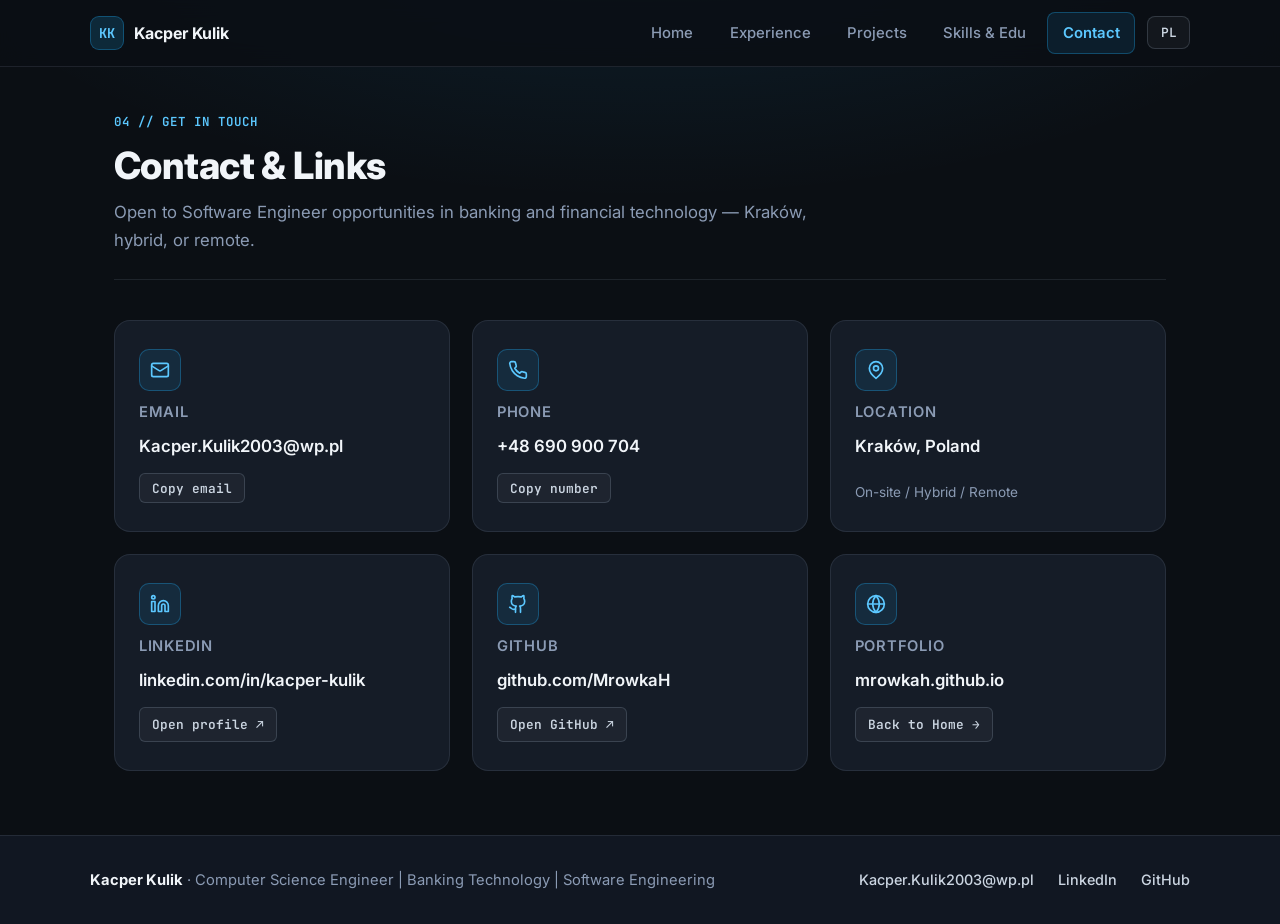
==== commit 56f6b86b: "changed UI ." ====
--- a/contact.html
+++ b/contact.html
@@ -4,148 +4,190 @@
   <meta charset="UTF-8">
   <meta name="viewport" content="width=device-width, initial-scale=1.0">
   <title>Contact — Kacper Kulik</title>
-  <link rel="stylesheet" href="style.css">
+  <link rel="stylesheet" href="style.css?v=3">
 </head>
 <body>
   <header>
     <nav class="navbar">
       <div class="nav-container">
-        <ul class="nav-menu">
-          <li class="nav-item">
-            <a href="index.html" class="nav-link">
-              <span data-lang="en">Home</span>
-              <span data-lang="pl" style="display: none;">Strona główna</span>
-            </a>
-          </li>
-          <li class="nav-item">
-            <a href="experience.html" class="nav-link">
-              <span data-lang="en">Experience</span>
-              <span data-lang="pl" style="display: none;">Doświadczenie</span>
-            </a>
-          </li>
-          <li class="nav-item">
-            <a href="projects.html" class="nav-link">
-              <span data-lang="en">Projects</span>
-              <span data-lang="pl" style="display: none;">Projekty</span>
-            </a>
-          </li>
-          <li class="nav-item">
-            <a href="skills.html" class="nav-link">
-              <span data-lang="en">Skills &amp; Education</span>
-              <span data-lang="pl" style="display: none;">Umiejętności</span>
-            </a>
-          </li>
-          <li class="nav-item">
-            <a href="contact.html" class="nav-link active">
-              <span data-lang="en">Contact</span>
-              <span data-lang="pl" style="display: none;">Kontakt</span>
-            </a>
-          </li>
-        </ul>
-        <button class="lang-toggle" onclick="toggleLanguage()" aria-label="Switch language">
-          <span id="lang-text">PL</span>
-        </button>
-        <div class="hamburger">
-          <span class="bar"></span>
-          <span class="bar"></span>
-          <span class="bar"></span>
+        <a href="index.html" class="nav-brand">
+          <span class="nav-brand-badge">KK</span>
+          <span>Kacper Kulik</span>
+        </a>
+        <div class="nav-right">
+          <ul class="nav-menu">
+            <li class="nav-item">
+              <a href="index.html" class="nav-link">
+                <span data-lang="en">Home</span>
+                <span data-lang="pl" style="display: none;">Start</span>
+              </a>
+            </li>
+            <li class="nav-item">
+              <a href="experience.html" class="nav-link">
+                <span data-lang="en">Experience</span>
+                <span data-lang="pl" style="display: none;">Doświadczenie</span>
+              </a>
+            </li>
+            <li class="nav-item">
+              <a href="projects.html" class="nav-link">
+                <span data-lang="en">Projects</span>
+                <span data-lang="pl" style="display: none;">Projekty</span>
+              </a>
+            </li>
+            <li class="nav-item">
+              <a href="skills.html" class="nav-link">
+                <span data-lang="en">Skills &amp; Edu</span>
+                <span data-lang="pl" style="display: none;">Umiejętności</span>
+              </a>
+            </li>
+            <li class="nav-item">
+              <a href="contact.html" class="nav-link active">
+                <span data-lang="en">Contact</span>
+                <span data-lang="pl" style="display: none;">Kontakt</span>
+              </a>
+            </li>
+          </ul>
+          <button class="lang-toggle" onclick="toggleLanguage()" aria-label="Switch language">
+            <span id="lang-text">PL</span>
+          </button>
+          <button class="hamburger" aria-label="Toggle navigation menu">
+            <span class="bar"></span>
+            <span class="bar"></span>
+            <span class="bar"></span>
+          </button>
         </div>
       </div>
     </nav>
   </header>
 
   <main>
-    <div class="contact-page-hero">
-      <div class="contact-hero-content">
+    <div class="container">
+      <div class="page-header">
+        <span class="eyebrow">04 // Get in Touch</span>
         <h1>
-          <span data-lang="en">Get in Touch</span>
-          <span data-lang="pl" style="display: none;">Skontaktuj się ze mną</span>
+          <span data-lang="en">Contact &amp; Links</span>
+          <span data-lang="pl" style="display: none;">Kontakt i Linki</span>
         </h1>
-        <p class="contact-hero-subtitle">
-          <span data-lang="en">Open to Software Engineer opportunities in banking and financial technology. Available for roles in Kraków or hybrid/remote setups.</span>
-          <span data-lang="pl" style="display: none;">Jestem otwarty na stanowiska Software Engineer w sektorze bankowym i fintech — stacjonarnie w Krakowie, hybrydowo lub zdalnie.</span>
+        <p>
+          <span data-lang="en">Open to Software Engineer opportunities in banking and financial technology — Kraków, hybrid, or remote.</span>
+          <span data-lang="pl" style="display: none;">Otwarty na stanowiska Software Engineer w sektorze bankowym i fintech — w Krakowie, hybrydowo lub zdalnie.</span>
         </p>
       </div>
-    </div>
 
-    <div class="container">
-      <section class="contact-main-section">
-        <div class="contact-grid">
-          <div class="contact-card">
-            <div class="contact-card-icon">📧</div>
-            <h3>Email</h3>
-            <p>
-              <a href="mailto:Kacper.Kulik2003@wp.pl">Kacper.Kulik2003@wp.pl</a>
-            </p>
+      <div class="contact-grid">
+        <div class="contact-card">
+          <div class="icon-box">
+            <svg width="20" height="20" viewBox="0 0 24 24" fill="none" stroke="currentColor" stroke-width="2" stroke-linecap="round" stroke-linejoin="round"><rect x="2" y="4" width="20" height="16" rx="2"/><path d="m22 7-8.97 5.7a1.94 1.94 0 0 1-2.06 0L2 7"/></svg>
           </div>
+          <h3>Email</h3>
+          <div class="contact-card-value">
+            <a href="mailto:Kacper.Kulik2003@wp.pl">Kacper.Kulik2003@wp.pl</a>
+          </div>
+          <button class="copy-btn" data-copy="Kacper.Kulik2003@wp.pl" type="button">
+            <span data-lang="en">Copy email</span>
+            <span data-lang="pl" style="display: none;">Kopiuj email</span>
+          </button>
+        </div>
 
-          <div class="contact-card">
-            <div class="contact-card-icon">📱</div>
-            <h3>
-              <span data-lang="en">Phone</span>
-              <span data-lang="pl" style="display: none;">Telefon</span>
-            </h3>
-            <p>
-              <a href="tel:+48690900704">+48 690 900 704</a>
-            </p>
+        <div class="contact-card">
+          <div class="icon-box">
+            <svg width="20" height="20" viewBox="0 0 24 24" fill="none" stroke="currentColor" stroke-width="2" stroke-linecap="round" stroke-linejoin="round"><path d="M22 16.92v3a2 2 0 0 1-2.18 2 19.79 19.79 0 0 1-8.63-3.07 19.5 19.5 0 0 1-6-6 19.79 19.79 0 0 1-3.07-8.67A2 2 0 0 1 4.11 2h3a2 2 0 0 1 2 1.72 12.84 12.84 0 0 0 .7 2.81 2 2 0 0 1-.45 2.11L8.09 9.91a16 16 0 0 0 6 6l1.27-1.27a2 2 0 0 1 2.11-.45 12.84 12.84 0 0 0 2.81.7A2 2 0 0 1 22 16.92z"/></svg>
           </div>
+          <h3>
+            <span data-lang="en">Phone</span>
+            <span data-lang="pl" style="display: none;">Telefon</span>
+          </h3>
+          <div class="contact-card-value">
+            <a href="tel:+48690900704">+48 690 900 704</a>
+          </div>
+          <button class="copy-btn" data-copy="+48 690 900 704" type="button">
+            <span data-lang="en">Copy number</span>
+            <span data-lang="pl" style="display: none;">Kopiuj numer</span>
+          </button>
+        </div>
 
-          <div class="contact-card">
-            <div class="contact-card-icon">📍</div>
-            <h3>
-              <span data-lang="en">Location</span>
-              <span data-lang="pl" style="display: none;">Lokalizacja</span>
-            </h3>
-            <p>
-              <span data-lang="en">Kraków, Poland</span>
-              <span data-lang="pl" style="display: none;">Kraków, Polska</span>
-            </p>
+        <div class="contact-card">
+          <div class="icon-box">
+            <svg width="20" height="20" viewBox="0 0 24 24" fill="none" stroke="currentColor" stroke-width="2" stroke-linecap="round" stroke-linejoin="round"><path d="M20 10c0 6-8 12-8 12s-8-6-8-12a8 8 0 0 1 16 0Z"/><circle cx="12" cy="10" r="3"/></svg>
           </div>
+          <h3>
+            <span data-lang="en">Location</span>
+            <span data-lang="pl" style="display: none;">Lokalizacja</span>
+          </h3>
+          <div class="contact-card-value">
+            <span data-lang="en">Kraków, Poland</span>
+            <span data-lang="pl" style="display: none;">Kraków, Polska</span>
+          </div>
+          <span style="font-size: 0.85rem; color: var(--text-muted); margin-top: auto;">
+            <span data-lang="en">On-site / Hybrid / Remote</span>
+            <span data-lang="pl" style="display: none;">Stacjonarnie / Hybrydowo / Zdalnie</span>
+          </span>
+        </div>
 
-          <div class="contact-card">
-            <div class="contact-card-icon">💼</div>
-            <h3>LinkedIn</h3>
-            <p>
-              <a href="https://www.linkedin.com/in/kacper-kulik-3713b1302" target="_blank" rel="noopener noreferrer">
-                linkedin.com/in/kacper-kulik
-              </a>
-            </p>
+        <div class="contact-card">
+          <div class="icon-box">
+            <svg width="20" height="20" viewBox="0 0 24 24" fill="none" stroke="currentColor" stroke-width="2" stroke-linecap="round" stroke-linejoin="round"><path d="M16 8a6 6 0 0 1 6 6v7h-4v-7a2 2 0 0 0-2-2 2 2 0 0 0-2 2v7h-4v-7a6 6 0 0 1 6-6z"/><rect x="2" y="9" width="4" height="12"/><circle cx="4" cy="4" r="2"/></svg>
           </div>
+          <h3>LinkedIn</h3>
+          <div class="contact-card-value">
+            <a href="https://www.linkedin.com/in/kacper-kulik-3713b1302" target="_blank" rel="noopener noreferrer">
+              linkedin.com/in/kacper-kulik
+            </a>
+          </div>
+          <a href="https://www.linkedin.com/in/kacper-kulik-3713b1302" target="_blank" rel="noopener noreferrer" class="copy-btn" style="text-decoration: none;">
+            <span data-lang="en">Open profile ↗</span>
+            <span data-lang="pl" style="display: none;">Otwórz profil ↗</span>
+          </a>
+        </div>
 
-          <div class="contact-card">
-            <div class="contact-card-icon">🐙</div>
-            <h3>GitHub</h3>
-            <p>
-              <a href="https://github.com/MrowkaH" target="_blank" rel="noopener noreferrer">
-                github.com/MrowkaH
-              </a>
-            </p>
+        <div class="contact-card">
+          <div class="icon-box">
+            <svg width="20" height="20" viewBox="0 0 24 24" fill="none" stroke="currentColor" stroke-width="2" stroke-linecap="round" stroke-linejoin="round"><path d="M15 22v-4a4.8 4.8 0 0 0-1-3.5c3 0 6-2 6-5.5.08-1.25-.27-2.48-1-3.5.28-1.15.28-2.35 0-3.5 0 0-1 0-3 1.5-2.64-.5-5.36-.5-8 0C6 2 5 2 5 2c-.3 1.15-.3 2.35 0 3.5A5.403 5.403 0 0 0 4 9c0 3.5 3 5.5 6 5.5-.39.49-.68 1.05-.85 1.65-.17.6-.22 1.23-.15 1.85v4"/><path d="M9 18c-4.51 2-5-2-7-2"/></svg>
           </div>
+          <h3>GitHub</h3>
+          <div class="contact-card-value">
+            <a href="https://github.com/MrowkaH" target="_blank" rel="noopener noreferrer">
+              github.com/MrowkaH
+            </a>
+          </div>
+          <a href="https://github.com/MrowkaH" target="_blank" rel="noopener noreferrer" class="copy-btn" style="text-decoration: none;">
+            <span data-lang="en">Open GitHub ↗</span>
+            <span data-lang="pl" style="display: none;">Otwórz GitHub ↗</span>
+          </a>
+        </div>
 
-          <div class="contact-card">
-            <div class="contact-card-icon">🌐</div>
-            <h3>Portfolio</h3>
-            <p>
-              <a href="https://mrowkah.github.io/" target="_blank" rel="noopener noreferrer">
-                mrowkah.github.io
-              </a>
-            </p>
+        <div class="contact-card">
+          <div class="icon-box">
+            <svg width="20" height="20" viewBox="0 0 24 24" fill="none" stroke="currentColor" stroke-width="2" stroke-linecap="round" stroke-linejoin="round"><circle cx="12" cy="12" r="10"/><line x1="2" y1="12" x2="22" y2="12"/><path d="M12 2a15.3 15.3 0 0 1 4 10 15.3 15.3 0 0 1-4 10 15.3 15.3 0 0 1-4-10 15.3 15.3 0 0 1 4-10z"/></svg>
           </div>
+          <h3>Portfolio</h3>
+          <div class="contact-card-value">
+            <a href="https://mrowkah.github.io/" target="_blank" rel="noopener noreferrer">
+              mrowkah.github.io
+            </a>
+          </div>
+          <a href="index.html" class="copy-btn" style="text-decoration: none;">
+            <span data-lang="en">Back to Home →</span>
+            <span data-lang="pl" style="display: none;">Strona główna →</span>
+          </a>
         </div>
-      </section>
+      </div>
     </div>
   </main>
 
   <footer class="contact-footer">
-    <div class="contact-info">
-      <div class="contact-item">
-        <strong>Kacper Kulik</strong> —
-        <span data-lang="en">Computer Science Engineer | Banking Technology | Software Engineering</span>
-        <span data-lang="pl" style="display: none;">Inżynier Informatyki | Technologia Bankowa | Software Engineering</span>
+    <div class="footer-inner">
+      <div class="footer-brand">
+        <strong>Kacper Kulik</strong> · Computer Science Engineer | Banking Technology | Software Engineering
+      </div>
+      <div class="contact-info">
+        <div class="contact-item"><a href="mailto:Kacper.Kulik2003@wp.pl">Kacper.Kulik2003@wp.pl</a></div>
+        <div class="contact-item"><a href="https://www.linkedin.com/in/kacper-kulik-3713b1302" target="_blank" rel="noopener noreferrer">LinkedIn</a></div>
+        <div class="contact-item"><a href="https://github.com/MrowkaH" target="_blank" rel="noopener noreferrer">GitHub</a></div>
       </div>
     </div>
   </footer>
 
-  <script src="script.js"></script>
+  <script src="script.js?v=3"></script>
 </body>
 </html>
--- a/style.css
+++ b/style.css
@@ -1,38 +1,54 @@
 /*
- * Kacper Kulik — Portfolio Stylesheet
- * Dark Engineering & Banking Technology Theme
+ * Kacper Kulik — Portfolio Stylesheet (v3)
+ * Sleek Dark Engineering & Banking Technology Design
  */
+
+/* ====== GOOGLE FONTS ====== */
+@import url('https://fonts.googleapis.com/css2?family=Inter:wght@400;500;600;700;800&family=JetBrains+Mono:wght@400;500;600&display=swap');
 
 /* ====== VARIABLES ====== */
 :root {
-  --color-primary: #20b2ff;
-  --color-primary-hover: #38c2ff;
-  --color-primary-active: #0a6ca9;
-  --color-primary-soft: rgba(32, 178, 255, 0.12);
-  --color-primary-border: rgba(32, 178, 255, 0.28);
-
-  --color-background: #12161b;
-  --color-surface: #1b2028;
-  --color-card: #212731;
-  --color-card-elevated: #28303c;
-
-  --color-text: #f3f6fa;
-  --color-text-secondary: #d7e1ec;
-  --color-text-muted: #9eb3c8;
-
-  --color-border: rgba(148, 163, 184, 0.18);
+  --bg-base: #0b0f14;
+  --bg-surface: #111722;
+  --bg-card: #151c27;
+  --bg-card-hover: #192230;
+  --bg-code: #080b10;
+
+  --accent: #20b2ff;
+  --accent-light: #5cc8ff;
+  --accent-soft: rgba(32, 178, 255, 0.10);
+  --accent-soft-strong: rgba(32, 178, 255, 0.16);
+  --accent-border: rgba(32, 178, 255, 0.30);
+
+  --text-primary: #f1f5f9;
+  --text-secondary: #cbd5e1;
+  --text-muted: #8b9bb4;
+
+  --border: rgba(148, 163, 184, 0.14);
+  --border-strong: rgba(148, 163, 184, 0.24);
+  --success: #22c55e;
+
   --shadow-sm: 0 2px 10px rgba(0, 0, 0, 0.25);
-  --shadow-md: 0 8px 24px rgba(0, 0, 0, 0.35), 0 0 0 1px rgba(32, 178, 255, 0.12);
-  --shadow-glow: 0 8px 28px rgba(32, 178, 255, 0.18);
-
-  --border-radius: 14px;
-  --spacing-sm: 0.5rem;
-  --spacing-md: 1rem;
-  --spacing-lg: 1.5rem;
-  --spacing-xl: 2rem;
-}
-
-/* ====== BASE STYLES ====== */
+  --shadow-md: 0 10px 30px rgba(0, 0, 0, 0.38);
+  --shadow-glow: 0 10px 32px rgba(32, 178, 255, 0.14);
+
+  --radius-sm: 8px;
+  --radius-md: 12px;
+  --radius-lg: 16px;
+  --max-width: 1100px;
+
+  /* Compatibility aliases for trading-bots.html */
+  --color-primary: var(--accent);
+  --color-primary-hover: var(--accent-light);
+  --color-text: var(--text-primary);
+  --color-text-secondary: var(--text-secondary);
+  --color-text-muted: var(--text-muted);
+  --color-border: var(--border);
+  --color-surface: var(--bg-surface);
+  --color-card: var(--bg-card);
+}
+
+/* ====== RESET & BASE ====== */
 *,
 *::before,
 *::after {
@@ -41,19 +57,34 @@
 
 html {
   scroll-behavior: smooth;
-  scroll-padding-top: 90px;
+  scroll-padding-top: 84px;
+  overflow-x: hidden;
 }
 
 body {
-  font-family: 'Segoe UI', -apple-system, BlinkMacSystemFont, Roboto, Arial, sans-serif;
-  background: var(--color-background);
-  color: var(--color-text);
+  font-family: 'Inter', 'Segoe UI', system-ui, -apple-system, sans-serif;
+  background-color: var(--bg-base);
+  background-image:
+    radial-gradient(ellipse 80% 45% at 50% -10%, rgba(32, 178, 255, 0.11), transparent 70%);
+  color: var(--text-primary);
   margin: 0;
   padding: 0;
+  width: 100%;
+  max-width: 100%;
   min-height: 100vh;
+  overflow-x: hidden;
   line-height: 1.65;
   display: flex;
   flex-direction: column;
+  -webkit-font-smoothing: antialiased;
+}
+
+header,
+main,
+footer {
+  width: 100%;
+  max-width: 100%;
+  min-width: 0;
 }
 
 main {
@@ -61,30 +92,28 @@
 }
 
 a {
-  color: var(--color-primary);
+  color: var(--accent-light);
   text-decoration: none;
-  transition: color 0.2s ease;
+  transition: color 0.2s ease, opacity 0.2s ease;
 }
 
 a:hover {
-  color: var(--color-primary-hover);
+  color: #ffffff;
 }
 
 h1, h2, h3, h4, h5, h6 {
-  color: var(--color-text);
+  color: var(--text-primary);
   margin-top: 0;
   line-height: 1.25;
-}
-
-h1 {
-  color: var(--color-primary);
-}
-
-p, span, div, li {
-  color: inherit;
-}
-
-/* ====== NAVIGATION ====== */
+  letter-spacing: -0.015em;
+}
+
+img {
+  max-width: 100%;
+  height: auto;
+}
+
+/* ====== NAVBAR ====== */
 header {
   position: sticky;
   top: 0;
@@ -94,33 +123,65 @@
 
 .navbar {
   width: 100%;
-  background: rgba(18, 22, 27, 0.94);
-  backdrop-filter: blur(10px);
-  border-bottom: 1px solid var(--color-border);
-  padding: 0.9rem 1.5rem;
-  min-height: 68px;
-  box-shadow: var(--shadow-sm);
-  position: sticky;
-  top: 0;
-  z-index: 100;
+  background: rgba(11, 15, 20, 0.85);
+  backdrop-filter: blur(12px);
+  -webkit-backdrop-filter: blur(12px);
+  border-bottom: 1px solid var(--border);
+  padding: 0.75rem 1.5rem;
 }
 
 .nav-container {
-  max-width: 1140px;
+  max-width: var(--max-width);
   margin: 0 auto;
   display: flex;
+  justify-content: space-between;
+  align-items: center;
+  gap: 1rem;
+}
+
+.nav-brand {
+  display: inline-flex;
+  align-items: center;
+  gap: 0.65rem;
+  font-weight: 700;
+  font-size: 1rem;
+  color: var(--text-primary);
+  text-decoration: none;
+  flex-shrink: 0;
+}
+
+.nav-brand-badge {
+  display: inline-flex;
+  align-items: center;
   justify-content: center;
-  align-items: center;
-  gap: 1rem;
+  width: 34px;
+  height: 34px;
+  border-radius: 9px;
+  background: var(--accent-soft-strong);
+  border: 1px solid var(--accent-border);
+  color: var(--accent-light);
+  font-family: 'JetBrains Mono', monospace;
+  font-size: 0.85rem;
+  font-weight: 700;
+}
+
+.nav-brand:hover {
+  color: var(--accent-light);
+}
+
+.nav-right {
+  display: flex;
+  align-items: center;
+  gap: 0.75rem;
 }
 
 .nav-menu {
   list-style: none;
   display: flex;
-  gap: 0.75rem;
+  gap: 0.35rem;
   margin: 0;
   padding: 0;
-  flex-wrap: wrap;
+  align-items: center;
 }
 
 .nav-item {
@@ -129,154 +190,143 @@
 }
 
 .nav-link {
-  color: var(--color-text-secondary);
+  color: var(--text-muted);
   text-decoration: none;
-  font-size: 1rem;
-  font-weight: 600;
-  padding: 0.55rem 1.05rem;
-  border-radius: 8px;
-  transition: background 0.2s ease, color 0.2s ease, transform 0.15s ease;
-  background: transparent;
+  font-size: 0.93rem;
+  font-weight: 500;
+  padding: 0.48rem 0.9rem;
+  border-radius: var(--radius-sm);
+  border: 1px solid transparent;
+  transition: all 0.2s ease;
+  white-space: nowrap;
 }
 
 .nav-link:hover {
-  background: var(--color-primary-soft);
-  color: var(--color-primary);
+  color: var(--text-primary);
+  background: rgba(255, 255, 255, 0.04);
 }
 
 .nav-link.active {
-  background: var(--color-primary);
-  color: #0d1117 !important;
-  font-weight: 700;
-  box-shadow: 0 2px 12px rgba(32, 178, 255, 0.25);
+  color: var(--accent-light);
+  background: var(--accent-soft);
+  border-color: var(--accent-border);
+  font-weight: 600;
 }
 
 .lang-toggle {
   display: inline-flex;
   align-items: center;
   justify-content: center;
-  background-color: transparent;
-  color: var(--color-primary);
-  border: 1.5px solid var(--color-primary-border);
-  border-radius: 8px;
-  padding: 0.45rem 0.9rem;
-  font-weight: 700;
-  font-size: 0.85rem;
-  letter-spacing: 0.5px;
+  gap: 0.35rem;
+  background: rgba(255, 255, 255, 0.04);
+  color: var(--text-secondary);
+  border: 1px solid var(--border-strong);
+  border-radius: var(--radius-sm);
+  padding: 0.44rem 0.78rem;
+  font-family: 'JetBrains Mono', monospace;
+  font-weight: 600;
+  font-size: 0.8rem;
   cursor: pointer;
   transition: all 0.2s ease;
-  margin-left: 0.5rem;
-  min-width: 46px;
+  flex-shrink: 0;
 }
 
 .lang-toggle:hover {
-  background-color: var(--color-primary);
-  color: #0d1117;
-  border-color: var(--color-primary);
-}
-
-.lang-toggle span {
-  color: inherit;
+  border-color: var(--accent-border);
+  background: var(--accent-soft);
+  color: var(--accent-light);
 }
 
 .hamburger {
   display: none;
   flex-direction: column;
+  justify-content: center;
   cursor: pointer;
-  margin-left: auto;
-  padding: 4px;
+  padding: 6px;
+  border-radius: 6px;
+  border: 1px solid var(--border);
+  background: transparent;
 }
 
 .hamburger .bar {
-  width: 24px;
-  height: 2.5px;
-  background-color: var(--color-text);
-  margin: 3px 0;
-  transition: 0.3s;
+  width: 20px;
+  height: 2px;
+  background-color: var(--text-primary);
+  margin: 2.5px 0;
+  transition: 0.25s ease;
   border-radius: 2px;
 }
 
 /* ====== LAYOUT & PAGE HEADER ====== */
 .container {
-  max-width: 1100px;
+  max-width: var(--max-width);
   width: 100%;
-  margin: 2rem auto 3rem auto;
-  padding: 0 1.5rem;
+  margin: 0 auto;
+  padding: 2.5rem 1.5rem 4rem 1.5rem;
 }
 
 .page-header {
-  text-align: center;
-  padding: 2.8rem 1.5rem 2rem 1.5rem;
-  background: linear-gradient(180deg, rgba(32, 178, 255, 0.08) 0%, rgba(18, 22, 27, 0) 100%);
-  border-bottom: 1px solid var(--color-border);
+  margin-bottom: 2.5rem;
+  padding-bottom: 1.5rem;
+  border-bottom: 1px solid var(--border);
+  text-align: left;
+}
+
+.eyebrow {
+  display: inline-flex;
+  align-items: center;
+  gap: 0.5rem;
+  font-family: 'JetBrains Mono', monospace;
+  font-size: 0.78rem;
+  font-weight: 600;
+  letter-spacing: 0.08em;
+  text-transform: uppercase;
+  color: var(--accent-light);
+  margin-bottom: 0.65rem;
 }
 
 .page-header h1 {
-  font-size: 2.4rem;
-  color: var(--color-text);
+  font-size: 2.35rem;
+  font-weight: 800;
+  color: var(--text-primary);
   margin-bottom: 0.6rem;
+}
+
+.page-header p {
+  color: var(--text-muted);
+  font-size: 1.05rem;
+  max-width: 720px;
+  margin: 0;
+}
+
+.section-heading {
+  display: flex;
+  align-items: baseline;
+  justify-content: space-between;
+  gap: 1rem;
+  margin-bottom: 1.5rem;
+  flex-wrap: wrap;
+}
+
+.section-heading h2 {
+  font-size: 1.55rem;
   font-weight: 700;
-}
-
-.page-header p {
-  color: var(--color-text-muted);
-  font-size: 1.1rem;
-  max-width: 700px;
-  margin: 0 auto;
-}
-
-/* ====== HERO SECTION ====== */
-.hero-section {
-  background: radial-gradient(circle at 80% 20%, rgba(32, 178, 255, 0.22) 0%, rgba(27, 32, 40, 0.95) 55%, #12161b 100%);
-  padding: 4.5rem 1.5rem 3.5rem 1.5rem;
-  text-align: center;
-  border-bottom: 1px solid var(--color-border);
-}
-
-.hero-content {
-  max-width: 850px;
-  margin: 0 auto;
-}
-
-.hero-badge {
-  display: inline-block;
-  padding: 0.35rem 0.95rem;
-  border-radius: 999px;
-  background: var(--color-primary-soft);
-  border: 1px solid var(--color-primary-border);
-  color: var(--color-primary);
-  font-size: 0.88rem;
-  font-weight: 600;
-  letter-spacing: 0.4px;
-  margin-bottom: 1.2rem;
-}
-
-.hero-content h1 {
-  font-size: 3.1rem;
-  margin-bottom: 0.6rem;
-  color: #ffffff;
-  letter-spacing: -0.5px;
-  font-weight: 800;
-}
-
-.hero-subtitle {
-  color: var(--color-primary);
-  font-size: 1.25rem;
-  font-weight: 600;
-  margin-bottom: 1.2rem;
-}
-
-.hero-location {
-  color: var(--color-text-muted);
-  font-size: 0.98rem;
-  margin-bottom: 2rem;
-}
-
-.hero-buttons {
-  display: flex;
-  gap: 1rem;
-  justify-content: center;
-  flex-wrap: wrap;
+  color: var(--text-primary);
+  margin: 0;
+}
+
+.section-heading-link {
+  font-size: 0.92rem;
+  font-weight: 600;
+  color: var(--accent-light);
+}
+
+.section-heading-link:hover {
+  text-decoration: underline;
+}
+
+.section-block {
+  margin-bottom: 3.25rem;
 }
 
 /* ====== BUTTONS ====== */
@@ -285,81 +335,350 @@
   display: inline-flex;
   align-items: center;
   justify-content: center;
-  gap: 0.4rem;
-  font-size: 1rem;
-  font-weight: 600;
-  border-radius: 8px;
-  padding: 0.72rem 1.55rem;
+  gap: 0.5rem;
+  font-size: 0.95rem;
+  font-weight: 600;
+  border-radius: var(--radius-sm);
+  padding: 0.7rem 1.35rem;
   cursor: pointer;
-  border: 2px solid transparent;
+  border: 1px solid transparent;
   transition: all 0.2s ease;
   text-decoration: none;
+  line-height: 1.2;
 }
 
 .btn--primary,
 .project-link {
-  background: var(--color-primary);
-  color: #0d1117;
-  border-color: var(--color-primary);
-  box-shadow: 0 4px 14px rgba(32, 178, 255, 0.25);
+  background: var(--accent);
+  color: #071018;
+  border-color: var(--accent);
+  box-shadow: 0 4px 16px rgba(32, 178, 255, 0.22);
 }
 
 .btn--primary:hover,
 .project-link:hover {
-  background: var(--color-primary-hover);
-  border-color: var(--color-primary-hover);
-  color: #0d1117;
+  background: var(--accent-light);
+  border-color: var(--accent-light);
+  color: #071018;
+  transform: translateY(-1px);
+  box-shadow: 0 6px 22px rgba(32, 178, 255, 0.32);
+}
+
+.btn--outline {
+  background: rgba(255, 255, 255, 0.02);
+  color: var(--text-primary);
+  border: 1px solid var(--border-strong);
+}
+
+.btn--outline:hover {
+  border-color: var(--accent-border);
+  background: var(--accent-soft);
+  color: var(--accent-light);
+  transform: translateY(-1px);
+}
+
+.btn--sm {
+  padding: 0.45rem 0.9rem;
+  font-size: 0.85rem;
+}
+
+/* ====== HERO (HOME PAGE) ====== */
+.hero-wrapper {
+  border-bottom: 1px solid var(--border);
+  background:
+    radial-gradient(circle at 85% 15%, rgba(32, 178, 255, 0.14), transparent 45%),
+    linear-gradient(180deg, rgba(21, 28, 39, 0.5) 0%, rgba(11, 15, 20, 0) 100%);
+}
+
+.hero-grid {
+  max-width: var(--max-width);
+  margin: 0 auto;
+  padding: 4rem 1.5rem 3.5rem 1.5rem;
+  display: grid;
+  grid-template-columns: 1.25fr 0.95fr;
+  gap: 2.5rem;
+  align-items: center;
+}
+
+.hero-grid > *,
+.featured-split > *,
+.preview-grid > *,
+.pillars-grid > *,
+.projects-cards-grid > *,
+.skills-grid > *,
+.education-grid > *,
+.certificates-grid > *,
+.languages-grid > *,
+.contact-grid > * {
+  min-width: 0;
+}
+
+.status-pill {
+  display: inline-block;
+  max-width: 100%;
+  padding: 0.38rem 0.9rem;
+  border-radius: 999px;
+  background: rgba(34, 197, 94, 0.09);
+  border: 1px solid rgba(34, 197, 94, 0.28);
+  color: #86efac;
+  font-size: 0.84rem;
+  font-weight: 500;
+  line-height: 1.45;
+  margin-bottom: 1.25rem;
+}
+
+.status-dot {
+  display: inline-block;
+  vertical-align: middle;
+  margin-right: 0.45rem;
+  width: 8px;
+  height: 8px;
+  border-radius: 50%;
+  background: var(--success);
+  box-shadow: 0 0 8px var(--success);
+}
+
+.hero-main h1 {
+  font-size: 3.15rem;
+  font-weight: 800;
+  color: #ffffff;
+  margin-bottom: 0.65rem;
+  letter-spacing: -0.025em;
+}
+
+.hero-subtitle {
+  font-size: 1.2rem;
+  font-weight: 600;
+  color: var(--accent-light);
+  margin: 0 0 1.15rem 0;
+}
+
+.hero-bio {
+  font-size: 1.02rem;
+  color: var(--text-secondary);
+  line-height: 1.72;
+  margin: 0 0 1.85rem 0;
+  max-width: 600px;
+}
+
+.hero-buttons {
+  display: flex;
+  flex-wrap: wrap;
+  gap: 0.85rem;
+}
+
+/* Snapshot Card (Hero Right) */
+.snapshot-card {
+  background: var(--bg-card);
+  border: 1px solid var(--border-strong);
+  border-radius: var(--radius-lg);
+  overflow: hidden;
+  box-shadow: var(--shadow-md);
+}
+
+.snapshot-topbar {
+  display: flex;
+  align-items: center;
+  justify-content: space-between;
+  padding: 0.75rem 1.15rem;
+  background: #1a222f;
+  border-bottom: 1px solid var(--border);
+}
+
+.snapshot-dots {
+  display: flex;
+  gap: 6px;
+}
+
+.snapshot-dots span {
+  width: 10px;
+  height: 10px;
+  border-radius: 50%;
+  background: rgba(148, 163, 184, 0.3);
+}
+
+.snapshot-title {
+  font-family: 'JetBrains Mono', monospace;
+  font-size: 0.78rem;
+  color: var(--text-muted);
+}
+
+.snapshot-body {
+  padding: 1.35rem;
+  display: flex;
+  flex-direction: column;
+  gap: 1rem;
+}
+
+.snapshot-row {
+  display: flex;
+  flex-direction: column;
+  gap: 0.2rem;
+  padding-bottom: 0.85rem;
+  border-bottom: 1px solid var(--border);
+}
+
+.snapshot-row:last-child {
+  padding-bottom: 0;
+  border-bottom: none;
+}
+
+.snapshot-label {
+  font-family: 'JetBrains Mono', monospace;
+  font-size: 0.74rem;
+  text-transform: uppercase;
+  letter-spacing: 0.06em;
+  color: var(--text-muted);
+}
+
+.snapshot-value {
+  font-size: 0.96rem;
+  font-weight: 600;
+  color: var(--text-primary);
+}
+
+.snapshot-value small {
+  color: var(--accent-light);
+  font-weight: 500;
+}
+
+/* ====== HOME CARDS & PREVIEWS ====== */
+.pillars-grid {
+  display: grid;
+  grid-template-columns: repeat(3, 1fr);
+  gap: 1.25rem;
+}
+
+.pillar-card {
+  background: var(--bg-card);
+  border: 1px solid var(--border);
+  border-radius: var(--radius-md);
+  padding: 1.6rem;
+  transition: transform 0.2s ease, border-color 0.2s ease, box-shadow 0.2s ease;
+}
+
+.pillar-card:hover {
+  transform: translateY(-3px);
+  border-color: var(--accent-border);
+  box-shadow: var(--shadow-glow);
+}
+
+.icon-box {
+  width: 42px;
+  height: 42px;
+  border-radius: 10px;
+  background: var(--accent-soft);
+  border: 1px solid var(--accent-border);
+  display: inline-flex;
+  align-items: center;
+  justify-content: center;
+  color: var(--accent-light);
+  margin-bottom: 1rem;
+}
+
+.pillar-card h3 {
+  font-size: 1.12rem;
+  font-weight: 700;
+  margin-bottom: 0.5rem;
+}
+
+.pillar-card p {
+  font-size: 0.94rem;
+  color: var(--text-muted);
+  margin: 0;
+  line-height: 1.6;
+}
+
+.preview-grid {
+  display: grid;
+  grid-template-columns: repeat(2, 1fr);
+  gap: 1.35rem;
+}
+
+.preview-card {
+  background: var(--bg-card);
+  border: 1px solid var(--border);
+  border-radius: var(--radius-md);
+  padding: 1.75rem;
+  display: flex;
+  flex-direction: column;
+  justify-content: space-between;
+  transition: border-color 0.2s ease, box-shadow 0.2s ease, transform 0.2s ease;
+}
+
+.preview-card:hover {
+  border-color: var(--accent-border);
+  box-shadow: var(--shadow-glow);
   transform: translateY(-2px);
-  box-shadow: 0 6px 20px rgba(32, 178, 255, 0.35);
-}
-
-.btn--outline {
-  background: transparent;
-  color: var(--color-primary);
-  border: 2px solid var(--color-primary);
-}
-
-.btn--outline:hover {
-  background: var(--color-primary-soft);
-  color: #ffffff;
-  transform: translateY(-2px);
-}
-
-/* ====== CARDS ====== */
+}
+
+.preview-card h3 {
+  font-size: 1.22rem;
+  margin-bottom: 0.5rem;
+}
+
+.preview-card p {
+  font-size: 0.96rem;
+  color: var(--text-secondary);
+  margin-bottom: 1.25rem;
+}
+
+.preview-card-footer {
+  display: flex;
+  align-items: center;
+  justify-content: space-between;
+  gap: 1rem;
+  margin-top: 1.25rem;
+  padding-top: 1rem;
+  border-top: 1px solid var(--border);
+}
+
+.preview-link {
+  font-size: 0.92rem;
+  font-weight: 600;
+  color: var(--accent-light);
+}
+
+.preview-link:hover {
+  text-decoration: underline;
+}
+
+/* ====== GENERIC CARDS (ALSO USED BY trading-bots.html) ====== */
 .card {
   width: 100%;
-  margin: 0 auto 2rem auto;
-  padding: 2rem;
-  background: var(--color-card);
-  border: 1px solid var(--color-border);
-  border-radius: var(--border-radius);
+  margin: 0 0 1.75rem 0;
+  padding: 1.85rem;
+  background: var(--bg-card);
+  border: 1px solid var(--border);
+  border-radius: var(--radius-lg);
   box-shadow: var(--shadow-sm);
   transition: border-color 0.2s ease, box-shadow 0.2s ease;
 }
 
 .card:hover {
-  border-color: var(--color-primary-border);
+  border-color: var(--accent-border);
   box-shadow: var(--shadow-md);
 }
 
 .card__header {
-  margin-bottom: 1.2rem;
+  margin-bottom: 1.15rem;
 }
 
 .card__header h1,
 .card__header h2 {
-  color: var(--color-primary);
+  color: var(--text-primary);
+  font-size: 1.45rem;
+  font-weight: 700;
   margin-bottom: 0.35rem;
-  font-size: 1.55rem;
 }
 
 .card__body {
-  color: var(--color-text-secondary);
+  color: var(--text-secondary);
 }
 
 .card__body p {
-  color: var(--color-text-secondary);
-  font-size: 1.03rem;
+  color: var(--text-secondary);
+  font-size: 0.99rem;
   line-height: 1.7;
   margin-top: 0;
   margin-bottom: 1rem;
@@ -370,561 +689,641 @@
   height: auto;
   display: block;
   margin: 1.25rem auto;
-  border-radius: 10px;
-  box-shadow: var(--shadow-sm);
-  transition: transform 0.25s ease, box-shadow 0.25s ease;
-}
-
-.card__body img.zoomable:hover,
-.card__body img[style*="cursor:pointer"]:hover {
-  transform: scale(1.015);
+  border-radius: var(--radius-md);
+  border: 1px solid var(--border);
+}
+
+.card__body img.zoomable {
+  cursor: zoom-in;
+  transition: transform 0.2s ease, box-shadow 0.2s ease;
+}
+
+.card__body img.zoomable:hover {
+  transform: scale(1.01);
   box-shadow: var(--shadow-glow);
 }
 
-/* ====== TECH TAGS / PILLS ====== */
+/* ====== TECH & SKILL TAGS ====== */
 .tech-tags {
   display: flex;
   flex-wrap: wrap;
-  gap: 0.5rem;
-  margin-top: 0.9rem;
+  gap: 0.45rem;
+  margin-top: 0.85rem;
 }
 
 .tech-tag {
-  display: inline-block;
-  padding: 0.28rem 0.72rem;
-  font-size: 0.84rem;
-  font-weight: 600;
+  display: inline-flex;
+  align-items: center;
+  padding: 0.26rem 0.68rem;
+  font-family: 'JetBrains Mono', monospace;
+  font-size: 0.78rem;
+  font-weight: 500;
   border-radius: 6px;
-  background: rgba(32, 178, 255, 0.1);
+  background: rgba(32, 178, 255, 0.08);
   color: #7dd3fc;
   border: 1px solid rgba(32, 178, 255, 0.22);
 }
 
-/* ====== STYLED LISTS ====== */
+/* ====== STYLED FEATURE BULLET LIST ====== */
 .feature-list {
   list-style: none;
   padding: 0;
-  margin: 1rem 0 0 0;
-  text-align: left;
+  margin: 0.9rem 0 0 0;
 }
 
 .feature-list li {
-  padding: 0.65rem 0.9rem 0.65rem 1.75rem;
   position: relative;
-  border-left: 3px solid var(--color-primary);
-  margin-bottom: 0.6rem;
-  background: rgba(32, 178, 255, 0.04);
-  border-radius: 0 6px 6px 0;
-  color: var(--color-text-secondary);
+  padding: 0.55rem 0 0.55rem 1.35rem;
+  color: var(--text-secondary);
+  font-size: 0.96rem;
+  line-height: 1.65;
+  border-bottom: 1px solid rgba(148, 163, 184, 0.07);
+}
+
+.feature-list li:last-child {
+  border-bottom: none;
+}
+
+.feature-list li::before {
+  content: "";
+  position: absolute;
+  left: 0.15rem;
+  top: 1.05rem;
+  width: 6px;
+  height: 6px;
+  border-radius: 50%;
+  background: var(--accent);
+}
+
+.feature-list strong {
+  color: var(--text-primary);
+  font-weight: 600;
+}
+
+/* ====== EXPERIENCE TIMELINE ====== */
+.timeline {
+  position: relative;
+  padding-left: 2rem;
+  display: flex;
+  flex-direction: column;
+  gap: 2rem;
+}
+
+.timeline::before {
+  content: "";
+  position: absolute;
+  left: 7px;
+  top: 10px;
+  bottom: 10px;
+  width: 2px;
+  background: linear-gradient(180deg, var(--accent) 0%, rgba(148, 163, 184, 0.2) 100%);
+}
+
+.timeline-item {
+  position: relative;
+}
+
+.timeline-marker {
+  position: absolute;
+  left: -2rem;
+  top: 1.6rem;
+  width: 16px;
+  height: 16px;
+  border-radius: 50%;
+  background: var(--bg-base);
+  border: 3px solid var(--accent);
+  box-shadow: 0 0 0 4px rgba(32, 178, 255, 0.14);
+}
+
+.timeline-marker.past {
+  border-color: var(--text-muted);
+  box-shadow: none;
+}
+
+.exp-card {
+  background: var(--bg-card);
+  border: 1px solid var(--border);
+  border-radius: var(--radius-lg);
+  overflow: hidden;
+  transition: border-color 0.2s ease, box-shadow 0.2s ease;
+}
+
+.exp-card:hover {
+  border-color: var(--accent-border);
+  box-shadow: var(--shadow-md);
+}
+
+.exp-header {
+  padding: 1.5rem 1.85rem;
+  background: rgba(255, 255, 255, 0.02);
+  border-bottom: 1px solid var(--border);
+}
+
+.exp-header-top {
+  display: flex;
+  justify-content: space-between;
+  align-items: flex-start;
+  flex-wrap: wrap;
+  gap: 0.75rem;
+}
+
+.exp-role {
+  font-size: 1.35rem;
+  font-weight: 700;
+  color: var(--text-primary);
+  margin: 0 0 0.25rem 0;
+}
+
+.exp-company {
+  font-size: 1.05rem;
+  font-weight: 600;
+  color: var(--accent-light);
+}
+
+.exp-date {
+  display: inline-flex;
+  align-items: center;
+  gap: 0.4rem;
+  font-family: 'JetBrains Mono', monospace;
+  font-size: 0.82rem;
+  font-weight: 600;
+  padding: 0.32rem 0.78rem;
+  border-radius: 999px;
+  background: rgba(255, 255, 255, 0.04);
+  border: 1px solid var(--border-strong);
+  color: var(--text-secondary);
+}
+
+.exp-date.current {
+  background: rgba(34, 197, 94, 0.1);
+  border-color: rgba(34, 197, 94, 0.3);
+  color: #86efac;
+}
+
+.exp-body {
+  padding: 1.5rem 1.85rem;
+}
+
+.exp-summary {
+  color: var(--text-secondary);
+  margin: 0 0 1rem 0;
   font-size: 0.98rem;
 }
 
-.feature-list li::before {
-  content: "▸";
-  position: absolute;
-  left: 0.55rem;
-  color: var(--color-primary);
-  font-weight: 700;
-}
-
-.feature-list strong {
-  color: #ffffff;
-}
-
-/* ====== PROFILE SECTION (HOME) ====== */
-.profile-section {
-  max-width: 1000px;
-  margin: 2.5rem auto 1rem auto;
-  padding: 0 1.5rem;
-}
-
-.profile-card {
-  background: var(--color-card);
-  border: 1px solid var(--color-border);
-  border-left: 4px solid var(--color-primary);
-  border-radius: var(--border-radius);
-  padding: 2rem 2.2rem;
-  box-shadow: var(--shadow-sm);
-}
-
-.profile-card h2 {
-  color: var(--color-primary);
-  font-size: 1.5rem;
-  margin-bottom: 0.85rem;
-}
-
-.profile-card p {
-  color: var(--color-text-secondary);
-  font-size: 1.07rem;
-  line-height: 1.75;
-  margin: 0;
-}
-
-/* ====== PROJECTS / HIGHLIGHTS GRID ====== */
-.projects-section {
-  max-width: 1100px;
-  margin: 2.5rem auto 3rem auto;
-  padding: 0 1.5rem;
-}
-
-.projects-section h2 {
-  text-align: center;
-  color: var(--color-text);
-  font-size: 1.9rem;
-  margin-bottom: 1.8rem;
-  font-weight: 700;
-}
-
-.projects-grid {
+/* ====== PROJECTS PAGE ====== */
+.featured-project {
+  background: var(--bg-card);
+  border: 1px solid var(--border-strong);
+  border-radius: var(--radius-lg);
+  padding: 2rem;
+  margin-bottom: 2rem;
+  box-shadow: var(--shadow-md);
+}
+
+.featured-badge {
+  display: inline-flex;
+  align-items: center;
+  gap: 0.4rem;
+  font-family: 'JetBrains Mono', monospace;
+  font-size: 0.75rem;
+  font-weight: 600;
+  text-transform: uppercase;
+  letter-spacing: 0.06em;
+  color: var(--accent-light);
+  background: var(--accent-soft);
+  border: 1px solid var(--accent-border);
+  padding: 0.28rem 0.7rem;
+  border-radius: 999px;
+  margin-bottom: 0.9rem;
+}
+
+.featured-split {
+  display: grid;
+  grid-template-columns: 1.15fr 0.85fr;
+  gap: 2rem;
+  align-items: start;
+  margin-top: 1.25rem;
+}
+
+.projects-cards-grid {
   display: grid;
   grid-template-columns: repeat(2, 1fr);
   gap: 1.5rem;
 }
 
-.project-card {
-  background: var(--color-card);
-  border: 1px solid var(--color-border);
-  border-radius: var(--border-radius);
-  padding: 1.8rem;
-  text-align: left;
-  transition: transform 0.2s ease, box-shadow 0.2s ease, border-color 0.2s ease;
-  box-shadow: var(--shadow-sm);
+.project-item-card {
+  background: var(--bg-card);
+  border: 1px solid var(--border);
+  border-radius: var(--radius-lg);
+  padding: 1.75rem;
   display: flex;
   flex-direction: column;
-  text-decoration: none;
-}
-
-.project-card:hover {
-  transform: translateY(-4px);
+  transition: border-color 0.2s ease, transform 0.2s ease, box-shadow 0.2s ease;
+}
+
+.project-item-card:hover {
+  border-color: var(--accent-border);
+  transform: translateY(-2px);
   box-shadow: var(--shadow-glow);
-  border-color: var(--color-primary);
-}
-
-.project-icon {
-  font-size: 2.1rem;
-  margin-bottom: 0.8rem;
-}
-
-.project-card h3 {
-  color: var(--color-primary);
-  font-size: 1.25rem;
-  margin-bottom: 0.6rem;
+}
+
+.project-item-card.full-span {
+  grid-column: 1 / -1;
+}
+
+.project-item-card h2 {
+  font-size: 1.32rem;
   font-weight: 700;
-}
-
-.project-card p {
-  color: var(--color-text-secondary);
-  font-size: 0.97rem;
-  line-height: 1.6;
-  margin-bottom: 1.2rem;
-  flex-grow: 1;
-}
-
-.project-card-cta {
-  color: var(--color-primary);
-  font-size: 0.92rem;
-  font-weight: 600;
-  margin-top: auto;
-}
-
-/* ====== METRICS SUMMARY BAR (PROJECTS) ====== */
+  margin-bottom: 0.4rem;
+}
+
+.project-meta {
+  font-size: 0.9rem;
+  color: var(--text-muted);
+  margin-bottom: 0.75rem;
+}
+
+.project-item-card p {
+  font-size: 0.96rem;
+  color: var(--text-secondary);
+  margin: 0 0 0.9rem 0;
+}
+
 .metrics-grid {
   display: grid;
-  grid-template-columns: repeat(auto-fit, minmax(130px, 1fr));
-  gap: 1rem;
-  margin: 1.5rem 0;
-  padding: 1.2rem;
-  background: var(--color-surface);
-  border: 1px solid var(--color-border);
-  border-radius: 12px;
+  grid-template-columns: repeat(3, 1fr);
+  gap: 0.75rem;
+  margin: 1rem 0 0 0;
 }
 
 .metric-box {
   text-align: center;
-  padding: 0.4rem;
+  padding: 0.75rem 0.5rem;
+  background: var(--bg-surface);
+  border: 1px solid var(--border);
+  border-radius: var(--radius-sm);
 }
 
 .metric-value {
-  color: var(--color-primary);
+  color: var(--accent-light);
+  font-family: 'JetBrains Mono', monospace;
   font-weight: 700;
-  font-size: 1.3rem;
+  font-size: 1.12rem;
 }
 
 .metric-label {
-  color: var(--color-text-muted);
-  font-size: 0.85rem;
+  color: var(--text-muted);
+  font-size: 0.78rem;
   margin-top: 0.2rem;
 }
 
 /* ====== CODE BLOCKS ====== */
 pre {
-  background: #0d1117;
-  border: 1px solid var(--color-border);
-  padding: 1.1rem 1.25rem;
-  border-radius: 10px;
+  background: var(--bg-code);
+  border: 1px solid var(--border-strong);
+  padding: 1rem 1.15rem;
+  border-radius: var(--radius-md);
   text-align: left;
   overflow-x: auto;
-  margin: 1.2rem 0;
+  margin: 1rem 0;
 }
 
 code {
   color: #e2e8f0;
-  font-family: 'Cascadia Code', 'Consolas', 'Courier New', monospace;
-  font-size: 0.9rem;
+  font-family: 'JetBrains Mono', 'Cascadia Code', 'Consolas', monospace;
+  font-size: 0.85rem;
   line-height: 1.55;
 }
 
-/* ====== SKILLS SECTION ====== */
-.skills-section {
-  background: var(--color-surface);
-  border: 1px solid var(--color-border);
-  border-radius: var(--border-radius);
-  padding: 2rem;
-  margin-bottom: 2.2rem;
-  box-shadow: var(--shadow-sm);
-}
-
-.skills-section h2 {
-  text-align: center;
-  color: var(--color-primary);
-  font-size: 1.75rem;
-  margin-bottom: 1.75rem;
-  font-weight: 700;
-}
-
+/* ====== SKILLS PAGE ====== */
 .skills-grid {
   display: grid;
-  grid-template-columns: repeat(auto-fit, minmax(290px, 1fr));
-  gap: 1.4rem;
+  grid-template-columns: repeat(2, 1fr);
+  gap: 1.35rem;
 }
 
 .skill-card {
-  background: var(--color-card);
-  border-radius: 12px;
-  padding: 1.6rem;
-  text-align: left;
-  transition: transform 0.2s ease, border-color 0.2s ease, box-shadow 0.2s ease;
-  border: 1px solid var(--color-border);
+  background: var(--bg-card);
+  border: 1px solid var(--border);
+  border-radius: var(--radius-lg);
+  padding: 1.65rem;
+  transition: border-color 0.2s ease, transform 0.2s ease, box-shadow 0.2s ease;
 }
 
 .skill-card:hover {
-  transform: translateY(-4px);
+  border-color: var(--accent-border);
+  transform: translateY(-2px);
   box-shadow: var(--shadow-glow);
-  border-color: var(--color-primary);
-}
-
-.skill-card-header {
-  display: flex;
-  align-items: center;
-  gap: 0.75rem;
+}
+
+.skill-card-top {
+  display: flex;
+  align-items: center;
+  gap: 0.85rem;
   margin-bottom: 0.75rem;
 }
 
-.skill-icon {
-  font-size: 1.8rem;
+.skill-card-top .icon-box {
+  margin-bottom: 0;
+  width: 38px;
+  height: 38px;
 }
 
 .skill-card h3 {
-  color: var(--color-primary);
-  font-size: 1.18rem;
+  font-size: 1.15rem;
+  font-weight: 700;
   margin: 0;
-  font-weight: 700;
 }
 
 .skill-card p {
-  color: var(--color-text-secondary);
   font-size: 0.93rem;
-  line-height: 1.55;
-  margin: 0 0 0.9rem 0;
-}
-
-/* ====== EDUCATION SECTION ====== */
-.education-section {
-  background: var(--color-surface);
-  border: 1px solid var(--color-border);
-  border-radius: var(--border-radius);
-  padding: 2rem;
-  margin-bottom: 2.2rem;
-  box-shadow: var(--shadow-sm);
-}
-
-.education-section h2 {
-  text-align: center;
-  color: var(--color-primary);
-  font-size: 1.75rem;
-  margin-bottom: 1.75rem;
-  font-weight: 700;
-}
-
-.education-card {
+  color: var(--text-muted);
+  margin: 0 0 1rem 0;
+  line-height: 1.6;
+}
+
+/* Education */
+.education-grid {
   display: grid;
-  grid-template-columns: repeat(auto-fit, minmax(320px, 1fr));
-  gap: 1.4rem;
+  grid-template-columns: repeat(2, 1fr);
+  gap: 1.35rem;
 }
 
 .education-entry {
-  background: var(--color-card);
-  border: 1px solid var(--color-border);
-  border-left: 4px solid var(--color-primary);
-  border-radius: 12px;
-  padding: 1.5rem;
+  background: var(--bg-card);
+  border: 1px solid var(--border);
+  border-left: 3px solid var(--accent);
+  border-radius: var(--radius-md);
+  padding: 1.5rem 1.65rem;
 }
 
 .education-badge {
   display: inline-block;
-  font-size: 0.78rem;
+  font-family: 'JetBrains Mono', monospace;
+  font-size: 0.76rem;
+  font-weight: 600;
+  padding: 0.22rem 0.65rem;
+  border-radius: 999px;
+  background: var(--accent-soft);
+  border: 1px solid var(--accent-border);
+  color: var(--accent-light);
+  margin-bottom: 0.75rem;
+}
+
+.education-entry h3 {
+  font-size: 1.14rem;
   font-weight: 700;
-  text-transform: uppercase;
-  letter-spacing: 0.5px;
-  padding: 0.2rem 0.65rem;
-  border-radius: 999px;
-  background: var(--color-primary-soft);
-  color: var(--color-primary);
-  margin-bottom: 0.75rem;
-}
-
-.education-entry h3 {
-  color: var(--color-text);
-  font-size: 1.15rem;
-  margin-bottom: 0.45rem;
-  font-weight: 700;
+  margin-bottom: 0.35rem;
 }
 
 .education-entry p {
-  color: var(--color-text-muted);
-  font-size: 0.95rem;
+  font-size: 0.94rem;
+  color: var(--text-muted);
   margin: 0;
 }
 
-/* ====== CERTIFICATES SECTION ====== */
-.certificate-section {
-  background: var(--color-surface);
-  border: 1px solid var(--color-border);
-  border-radius: var(--border-radius);
-  padding: 2rem;
-  margin-bottom: 2.2rem;
-  box-shadow: var(--shadow-sm);
-}
-
-.certificate-section h2 {
-  text-align: center;
-  margin-bottom: 1.75rem;
-  color: var(--color-primary);
-  font-size: 1.75rem;
-}
-
+/* Certifications */
 .certificates-grid {
   display: grid;
-  grid-template-columns: repeat(auto-fit, minmax(280px, 1fr));
-  gap: 1.5rem;
+  grid-template-columns: repeat(3, 1fr);
+  gap: 1.35rem;
 }
 
 .certificate-item {
-  background: var(--color-card);
-  border: 1px solid var(--color-border);
-  border-radius: 12px;
-  padding: 1.35rem;
-  text-align: left;
-  transition: transform 0.25s ease, box-shadow 0.25s ease, border-color 0.25s ease;
+  background: var(--bg-card);
+  border: 1px solid var(--border);
+  border-radius: var(--radius-md);
+  padding: 1.25rem;
   display: flex;
   flex-direction: column;
+  transition: border-color 0.2s ease, transform 0.2s ease, box-shadow 0.2s ease;
 }
 
 .certificate-item:hover {
-  transform: translateY(-4px);
+  border-color: var(--accent-border);
+  transform: translateY(-3px);
   box-shadow: var(--shadow-glow);
-  border-color: var(--color-primary);
-}
-
-.certificate-item img {
+}
+
+.certificate-thumb {
+  position: relative;
+  border-radius: var(--radius-sm);
+  overflow: hidden;
+  border: 1px solid var(--border);
+  margin-bottom: 1rem;
+  background: #0d1117;
+}
+
+.certificate-thumb img {
+  display: block;
   width: 100%;
-  border-radius: 8px;
-  margin-bottom: 1rem;
+  aspect-ratio: 16 / 11;
+  object-fit: cover;
+  cursor: zoom-in;
   transition: transform 0.25s ease;
-  cursor: pointer;
-}
-
-.certificate-item img:hover {
-  transform: scale(1.02);
+}
+
+.certificate-item:hover .certificate-thumb img {
+  transform: scale(1.03);
+}
+
+.certificate-code {
+  font-family: 'JetBrains Mono', monospace;
+  font-size: 0.76rem;
+  font-weight: 600;
+  color: var(--accent-light);
+  margin-bottom: 0.3rem;
 }
 
 .certificate-item h3 {
-  color: var(--color-primary);
-  font-size: 1.08rem;
-  margin-bottom: 0.5rem;
+  font-size: 1.05rem;
+  font-weight: 700;
+  margin-bottom: 0.45rem;
 }
 
 .certificate-item p {
-  font-size: 0.92rem;
-  color: var(--color-text-secondary);
+  font-size: 0.9rem;
+  color: var(--text-muted);
+  margin: 0;
   line-height: 1.55;
-  margin: 0;
-}
-
-/* ====== LANGUAGES SECTION ====== */
-.languages-section {
-  background: var(--color-surface);
-  border: 1px solid var(--color-border);
-  border-radius: var(--border-radius);
-  padding: 2rem;
-  margin-bottom: 2.2rem;
-  box-shadow: var(--shadow-sm);
-}
-
-.languages-section h2 {
-  color: var(--color-primary);
-  font-size: 1.75rem;
-  margin-bottom: 1.5rem;
-  text-align: center;
-}
-
+}
+
+/* Languages */
 .languages-grid {
   display: grid;
-  grid-template-columns: repeat(auto-fit, minmax(200px, 1fr));
-  gap: 1.25rem;
+  grid-template-columns: repeat(3, 1fr);
+  gap: 1.35rem;
 }
 
 .language-card {
-  background: var(--color-card);
-  border: 1px solid var(--color-border);
-  border-radius: 12px;
-  padding: 1.4rem;
-  text-align: center;
+  background: var(--bg-card);
+  border: 1px solid var(--border);
+  border-radius: var(--radius-md);
+  padding: 1.35rem 1.5rem;
+}
+
+.language-top {
+  display: flex;
+  justify-content: space-between;
+  align-items: baseline;
+  margin-bottom: 0.7rem;
 }
 
 .language-card h3 {
-  margin-bottom: 0.35rem;
-  color: var(--color-primary);
-  font-size: 1.15rem;
-}
-
-.language-card p {
-  color: var(--color-text-secondary);
-  font-weight: 600;
+  font-size: 1.08rem;
+  font-weight: 700;
   margin: 0;
 }
 
+.language-level {
+  font-family: 'JetBrains Mono', monospace;
+  font-size: 0.82rem;
+  font-weight: 600;
+  color: var(--accent-light);
+}
+
+.language-bar {
+  width: 100%;
+  height: 6px;
+  border-radius: 999px;
+  background: rgba(148, 163, 184, 0.14);
+  overflow: hidden;
+}
+
+.language-bar-fill {
+  height: 100%;
+  border-radius: 999px;
+  background: linear-gradient(90deg, var(--accent) 0%, var(--accent-light) 100%);
+}
+
 /* ====== CONTACT PAGE ====== */
-.contact-page-hero {
-  background: radial-gradient(circle at 50% 0%, rgba(32, 178, 255, 0.16) 0%, #12161b 70%);
-  padding: 3.2rem 1.5rem 2.2rem 1.5rem;
-  text-align: center;
-  border-bottom: 1px solid var(--color-border);
-}
-
-.contact-hero-content h1 {
-  font-size: 2.4rem;
-  color: #ffffff;
-  margin-bottom: 0.75rem;
-  font-weight: 700;
-}
-
-.contact-hero-subtitle {
-  font-size: 1.1rem;
-  color: var(--color-text-secondary);
-  max-width: 680px;
-  margin: 0 auto;
-}
-
-.contact-main-section {
-  max-width: 960px;
-  margin: 1.5rem auto 2.5rem auto;
-}
-
 .contact-grid {
   display: grid;
-  grid-template-columns: repeat(2, 1fr);
-  gap: 1.5rem;
+  grid-template-columns: repeat(3, 1fr);
+  gap: 1.35rem;
 }
 
 .contact-card {
-  background: var(--color-card);
-  border: 1px solid var(--color-border);
-  border-radius: var(--border-radius);
-  padding: 2rem 1.5rem;
-  text-align: center;
-  transition: transform 0.2s ease, box-shadow 0.2s ease, border-color 0.2s ease;
-  box-shadow: var(--shadow-sm);
+  background: var(--bg-card);
+  border: 1px solid var(--border);
+  border-radius: var(--radius-lg);
+  padding: 1.75rem 1.5rem;
   display: flex;
   flex-direction: column;
-  justify-content: center;
-  align-items: center;
+  align-items: flex-start;
+  gap: 0.75rem;
+  transition: border-color 0.2s ease, transform 0.2s ease, box-shadow 0.2s ease;
 }
 
 .contact-card:hover {
-  transform: translateY(-4px);
+  border-color: var(--accent-border);
+  transform: translateY(-2px);
   box-shadow: var(--shadow-glow);
-  border-color: var(--color-primary);
-}
-
-.contact-card-icon {
-  font-size: 2.6rem;
-  margin-bottom: 0.85rem;
+}
+
+.contact-card .icon-box {
+  margin-bottom: 0;
 }
 
 .contact-card h3 {
-  color: var(--color-text);
-  font-size: 1.2rem;
-  margin-bottom: 0.45rem;
-  font-weight: 700;
-}
-
-.contact-card p {
-  color: var(--color-text-secondary);
-  font-size: 1.02rem;
+  font-size: 0.92rem;
+  font-weight: 600;
+  color: var(--text-muted);
+  text-transform: uppercase;
+  letter-spacing: 0.05em;
   margin: 0;
+}
+
+.contact-card-value {
+  font-size: 1.05rem;
+  font-weight: 600;
+  color: var(--text-primary);
   word-break: break-word;
 }
 
-.contact-card a {
-  color: var(--color-primary);
-  font-weight: 600;
-}
-
-.contact-card a:hover {
-  text-decoration: underline;
+.contact-card-value a {
+  color: var(--text-primary);
+}
+
+.contact-card-value a:hover {
+  color: var(--accent-light);
+}
+
+.copy-btn {
+  margin-top: auto;
+  display: inline-flex;
+  align-items: center;
+  gap: 0.4rem;
+  padding: 0.36rem 0.75rem;
+  font-size: 0.8rem;
+  font-weight: 600;
+  font-family: 'JetBrains Mono', monospace;
+  border-radius: 6px;
+  background: rgba(255, 255, 255, 0.04);
+  border: 1px solid var(--border-strong);
+  color: var(--text-secondary);
+  cursor: pointer;
+  transition: all 0.2s ease;
+}
+
+.copy-btn:hover {
+  border-color: var(--accent-border);
+  color: var(--accent-light);
+  background: var(--accent-soft);
+}
+
+.copy-btn.copied {
+  border-color: rgba(34, 197, 94, 0.4);
+  background: rgba(34, 197, 94, 0.12);
+  color: #86efac;
 }
 
 /* ====== FOOTER ====== */
 .contact-footer {
-  background: #161b22;
+  background: var(--bg-surface);
+  border-top: 1px solid var(--border);
   padding: 2rem 1.5rem;
   margin-top: auto;
-  text-align: center;
-  border-top: 1px solid var(--color-border);
-}
-
-.contact-footer h2 {
-  color: var(--color-primary);
-  margin-bottom: 1rem;
-  font-size: 1.35rem;
+}
+
+.footer-inner {
+  max-width: var(--max-width);
+  margin: 0 auto;
+  display: flex;
+  justify-content: space-between;
+  align-items: center;
+  flex-wrap: wrap;
+  gap: 1.25rem;
+}
+
+.footer-brand {
+  font-size: 0.92rem;
+  color: var(--text-muted);
+}
+
+.footer-brand strong {
+  color: var(--text-primary);
 }
 
 .contact-footer .contact-info {
   display: flex;
   flex-wrap: wrap;
-  justify-content: center;
-  gap: 0.75rem 2rem;
-  max-width: 960px;
-  margin: 0 auto;
+  gap: 0.75rem 1.5rem;
+  align-items: center;
 }
 
 .contact-footer .contact-item {
-  font-size: 0.96rem;
-  color: var(--color-text-secondary);
-}
-
-.contact-footer .contact-item strong {
-  color: #ffffff;
-  margin-right: 0.3rem;
+  font-size: 0.9rem;
+  color: var(--text-secondary);
 }
 
 .contact-footer .contact-item a {
-  color: var(--color-primary);
+  color: var(--text-secondary);
+  font-weight: 500;
 }
 
 .contact-footer .contact-item a:hover {
-  text-decoration: underline;
+  color: var(--accent-light);
 }
 
 /* ====== MODAL (IMAGE ZOOM) ====== */
@@ -938,7 +1337,8 @@
   width: 100%;
   height: 100%;
   overflow: auto;
-  background-color: rgba(0, 0, 0, 0.92);
+  background-color: rgba(5, 8, 12, 0.93);
+  backdrop-filter: blur(6px);
 }
 
 .modal-content {
@@ -946,45 +1346,46 @@
   display: block;
   max-width: 90%;
   max-height: 82vh;
-  animation: zoomIn 0.25s ease;
+  animation: zoomIn 0.2s ease;
   transition: transform 0.25s ease;
   cursor: zoom-in;
-  border-radius: 8px;
+  border-radius: var(--radius-sm);
+  border: 1px solid var(--border-strong);
 }
 
 @keyframes zoomIn {
-  from { transform: scale(0.85); opacity: 0; }
+  from { transform: scale(0.92); opacity: 0; }
   to { transform: scale(1); opacity: 1; }
 }
 
 .close {
   position: absolute;
-  top: 18px;
-  right: 32px;
-  color: #fff;
-  font-size: 38px;
-  font-weight: bold;
+  top: 16px;
+  right: 28px;
+  color: var(--text-secondary);
+  font-size: 36px;
+  font-weight: 400;
   cursor: pointer;
   line-height: 1;
 }
 
 .close:hover {
-  color: var(--color-primary);
-}
-
-/* ====== TOOLTIP (trading-bots.html metrics) ====== */
+  color: #ffffff;
+}
+
+/* ====== TOOLTIP (trading-bots.html) ====== */
 .kk-tooltip {
   position: fixed;
   z-index: 1000;
   max-width: 320px;
-  background: #0f1216;
-  color: #e6eef6;
-  border: 1px solid rgba(32, 178, 255, 0.35);
-  border-radius: 8px;
-  padding: 0.6rem 0.75rem;
-  box-shadow: 0 6px 20px rgba(0, 0, 0, 0.45);
-  font-size: 0.9rem;
-  line-height: 1.4;
+  background: #0b0f14;
+  color: var(--text-primary);
+  border: 1px solid var(--accent-border);
+  border-radius: var(--radius-sm);
+  padding: 0.6rem 0.8rem;
+  box-shadow: var(--shadow-md);
+  font-size: 0.88rem;
+  line-height: 1.45;
   pointer-events: none;
   opacity: 0;
   transform: translateY(4px);
@@ -997,49 +1398,74 @@
 }
 
 .kk-term {
-  border-bottom: 1px dotted var(--color-primary);
+  border-bottom: 1px dotted var(--accent);
   cursor: help;
-  color: var(--color-text);
-}
-
-/* ====== RESPONSIVE STYLES ====== */
+}
+
+/* ====== RESPONSIVE ====== */
+@media (max-width: 960px) {
+  .hero-grid,
+  .featured-split,
+  .certificates-grid,
+  .contact-grid {
+    grid-template-columns: 1fr;
+  }
+
+  .pillars-grid {
+    grid-template-columns: 1fr;
+  }
+}
+
 @media (max-width: 768px) {
-  .nav-container {
-    justify-content: space-between;
+  .navbar {
+    padding: 0.7rem 1rem;
+  }
+
+  .nav-brand {
+    font-size: 0.95rem;
+    gap: 0.5rem;
+  }
+
+  .nav-right {
+    gap: 0.5rem;
   }
 
   .hamburger {
     display: flex;
-    order: 3;
-    margin-left: 0;
-  }
-
-  .lang-toggle {
-    order: 2;
-    margin-left: auto;
+  }
+
+  .status-pill {
+    font-size: 0.76rem;
+    padding: 0.32rem 0.75rem;
+  }
+
+  .metrics-grid {
+    grid-template-columns: repeat(2, 1fr);
   }
 
   .nav-menu {
     position: fixed;
     left: -100%;
-    top: 68px;
+    top: 61px;
     flex-direction: column;
-    background-color: var(--color-surface);
-    border-bottom: 1px solid var(--color-border);
+    background-color: var(--bg-surface);
+    border-bottom: 1px solid var(--border);
     width: 100%;
-    text-align: center;
+    padding: 1rem 1.5rem;
+    gap: 0.35rem;
     transition: left 0.25s ease;
-    padding: 1rem 0;
-    gap: 0.4rem;
     z-index: 99;
+    align-items: stretch;
   }
 
   .nav-menu.active {
     left: 0;
   }
 
-  .nav-item {
-    justify-content: center;
+  .nav-link {
+    display: block;
+    text-align: center;
+    padding: 0.65rem 1rem;
   }
 
   .hamburger.active .bar:nth-child(2) {
@@ -1047,36 +1473,43 @@
   }
 
   .hamburger.active .bar:nth-child(1) {
-    transform: translateY(8px) rotate(45deg);
+    transform: translateY(7px) rotate(45deg);
   }
 
   .hamburger.active .bar:nth-child(3) {
-    transform: translateY(-8px) rotate(-45deg);
-  }
-
-  .hero-content h1 {
-    font-size: 2.2rem;
-  }
-
-  .hero-subtitle {
-    font-size: 1.08rem;
+    transform: translateY(-7px) rotate(-45deg);
+  }
+
+  .hero-grid {
+    padding: 2.75rem 1.25rem;
+  }
+
+  .hero-main h1 {
+    font-size: 2.35rem;
   }
 
   .page-header h1 {
     font-size: 1.9rem;
   }
 
-  .projects-grid,
-  .contact-grid,
-  .education-card {
+  .preview-grid,
+  .projects-cards-grid,
+  .skills-grid,
+  .education-grid,
+  .languages-grid {
     grid-template-columns: 1fr;
   }
 
-  .card,
-  .skills-section,
-  .education-section,
-  .certificate-section,
-  .languages-section {
-    padding: 1.35rem;
-  }
-}
+  .timeline {
+    padding-left: 1.5rem;
+  }
+
+  .timeline-marker {
+    left: -1.5rem;
+  }
+
+  .exp-header,
+  .exp-body {
+    padding: 1.25rem;
+  }
+}
